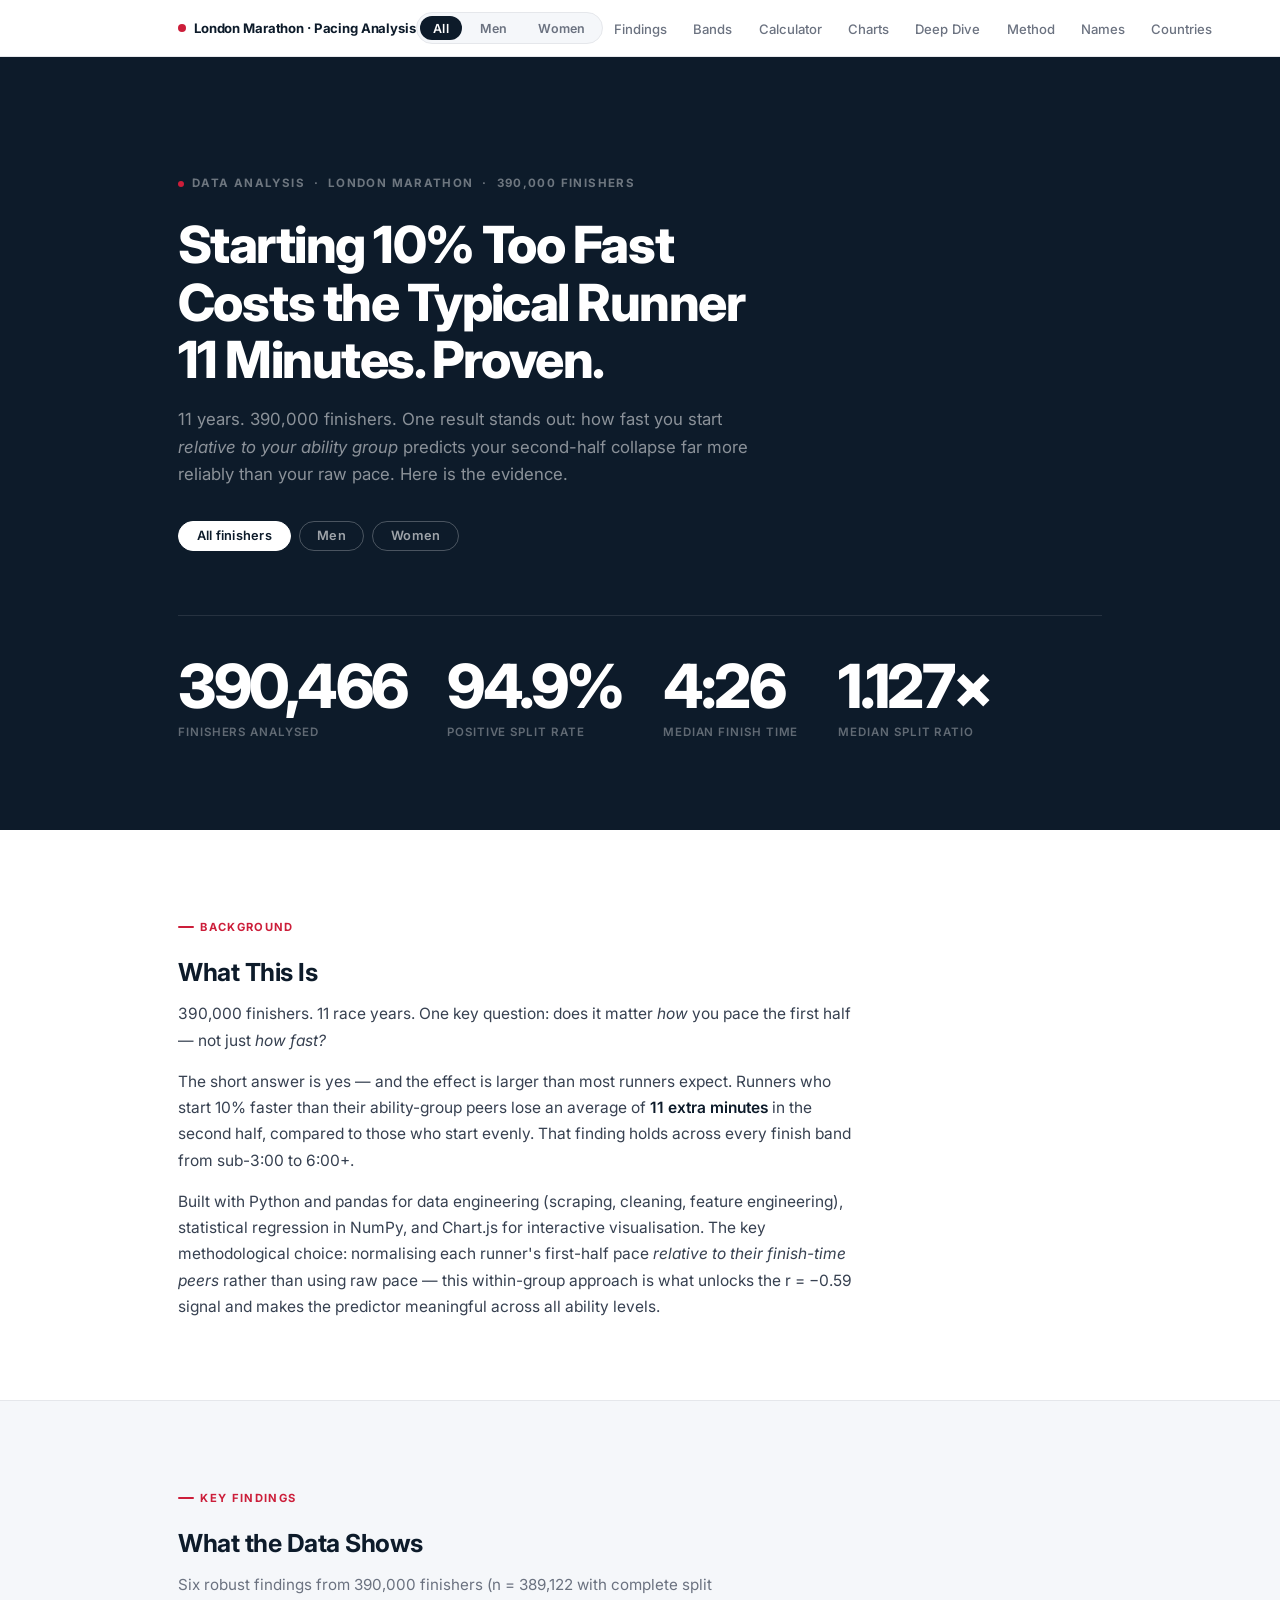
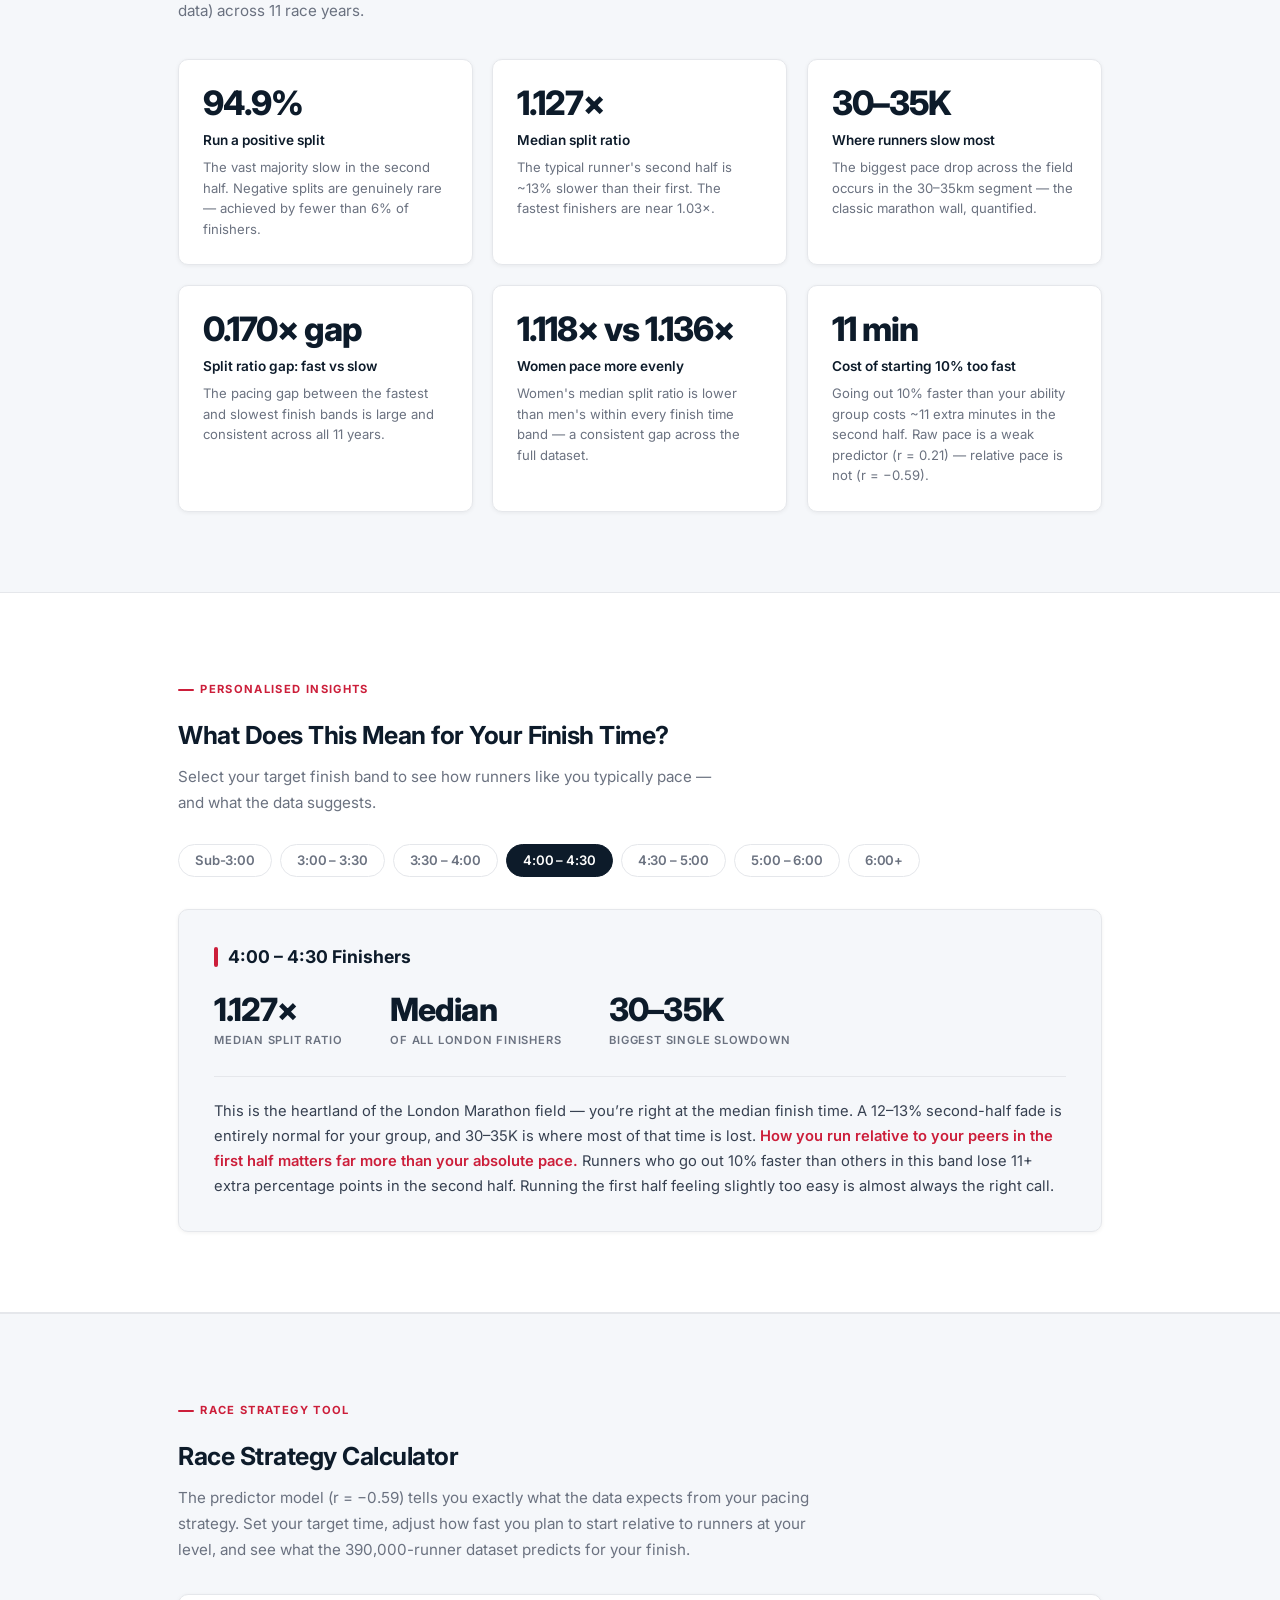
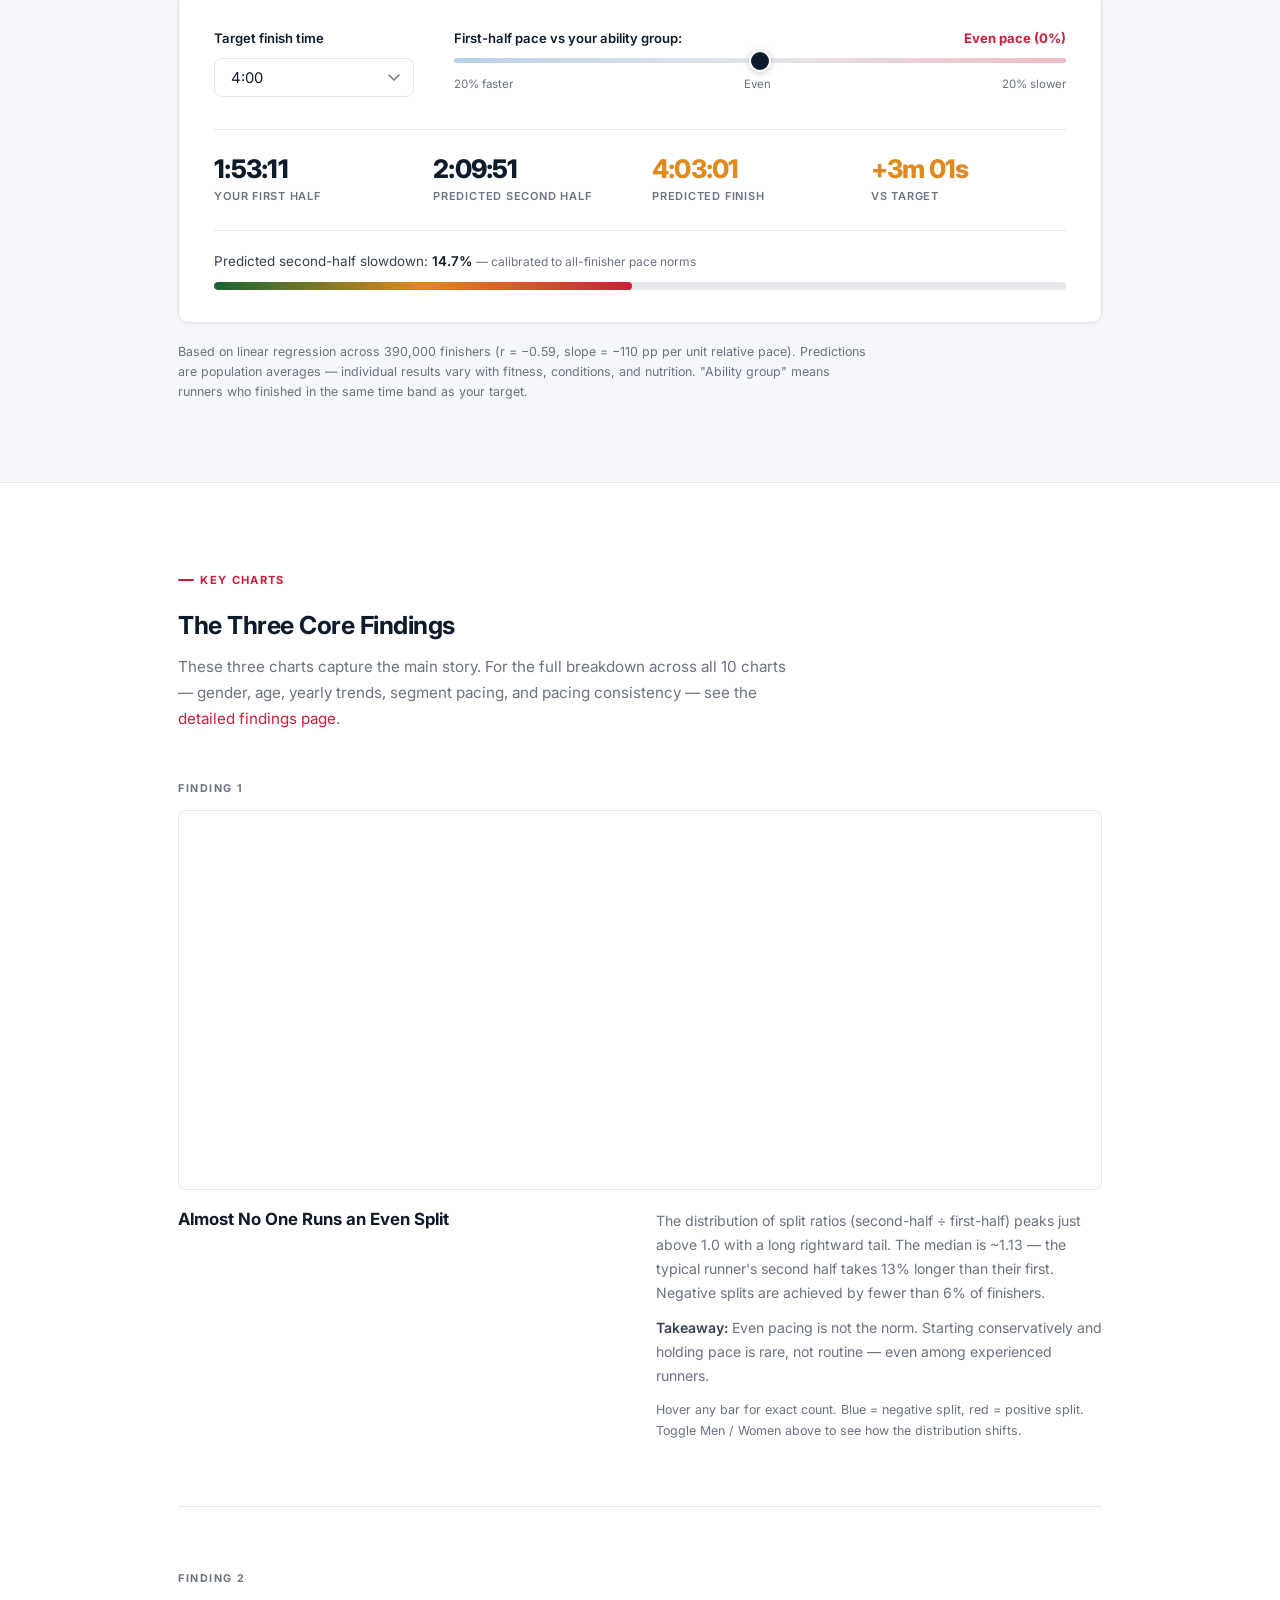
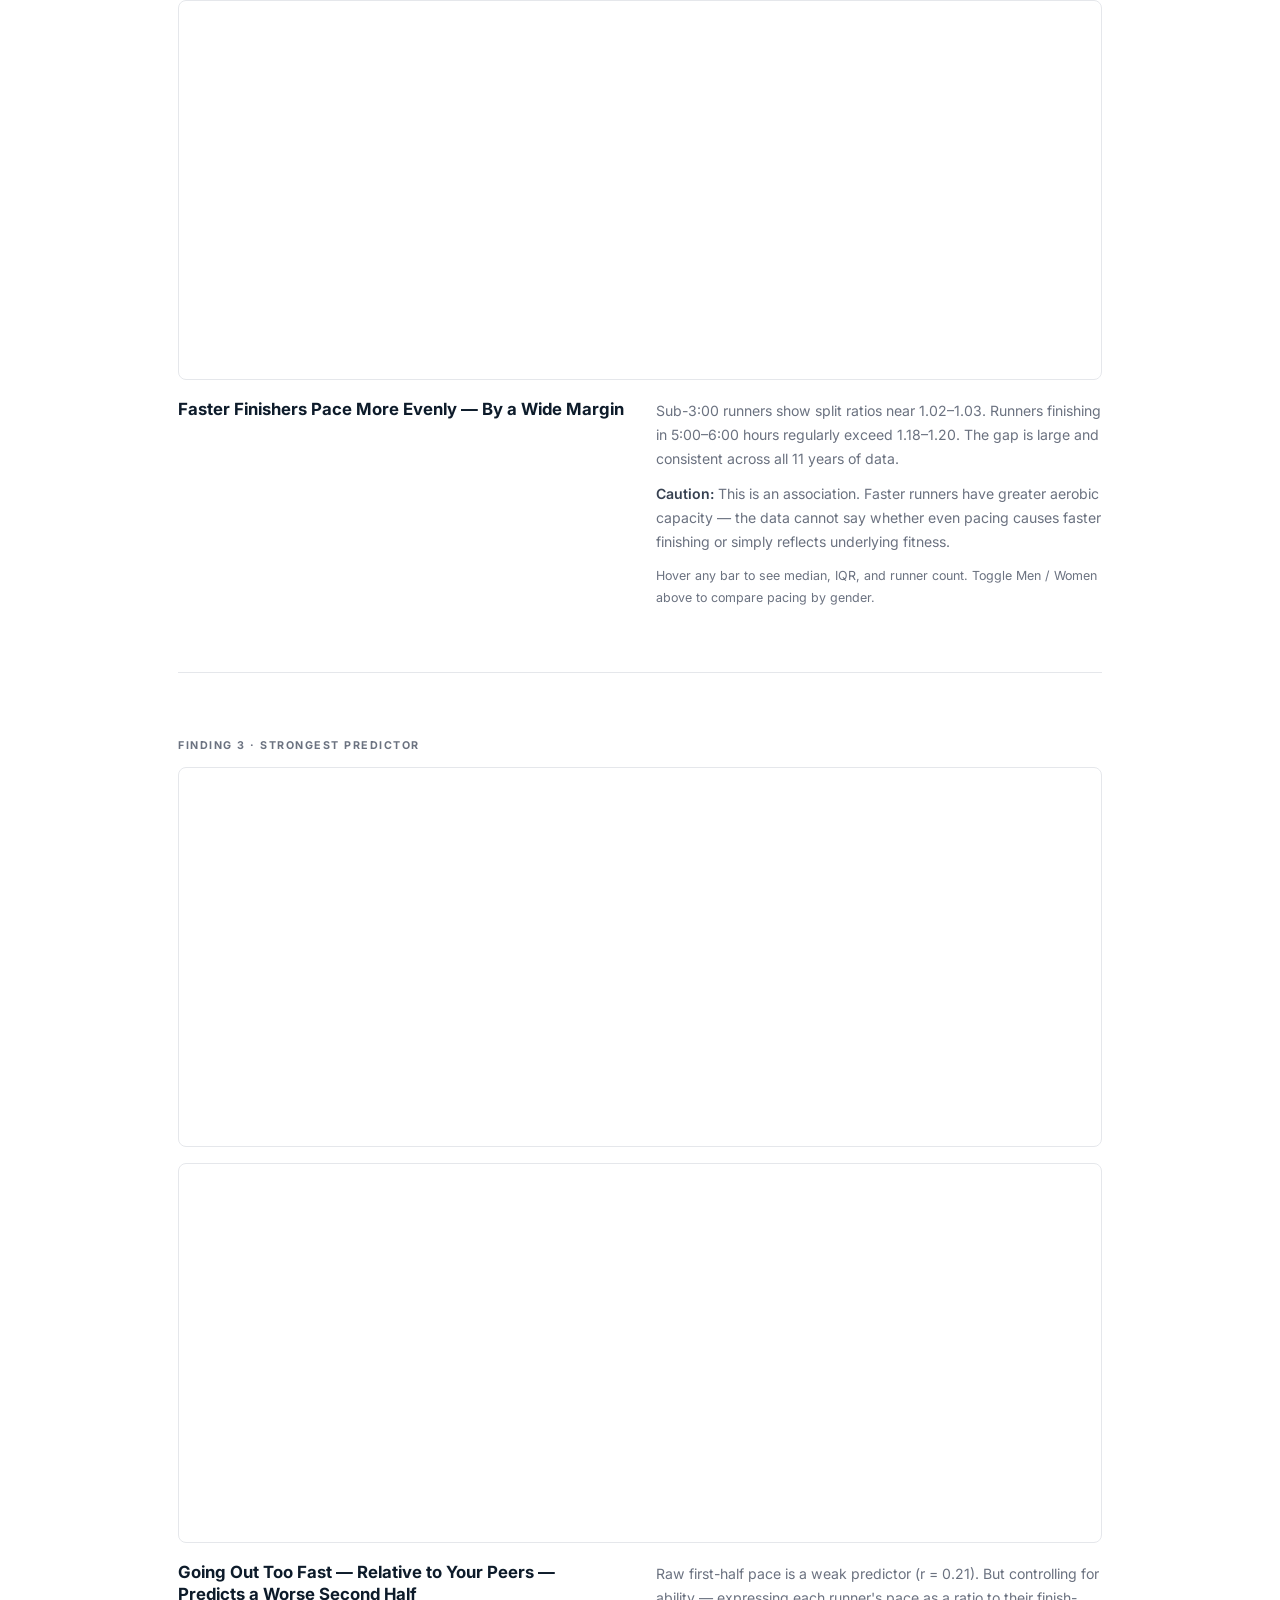
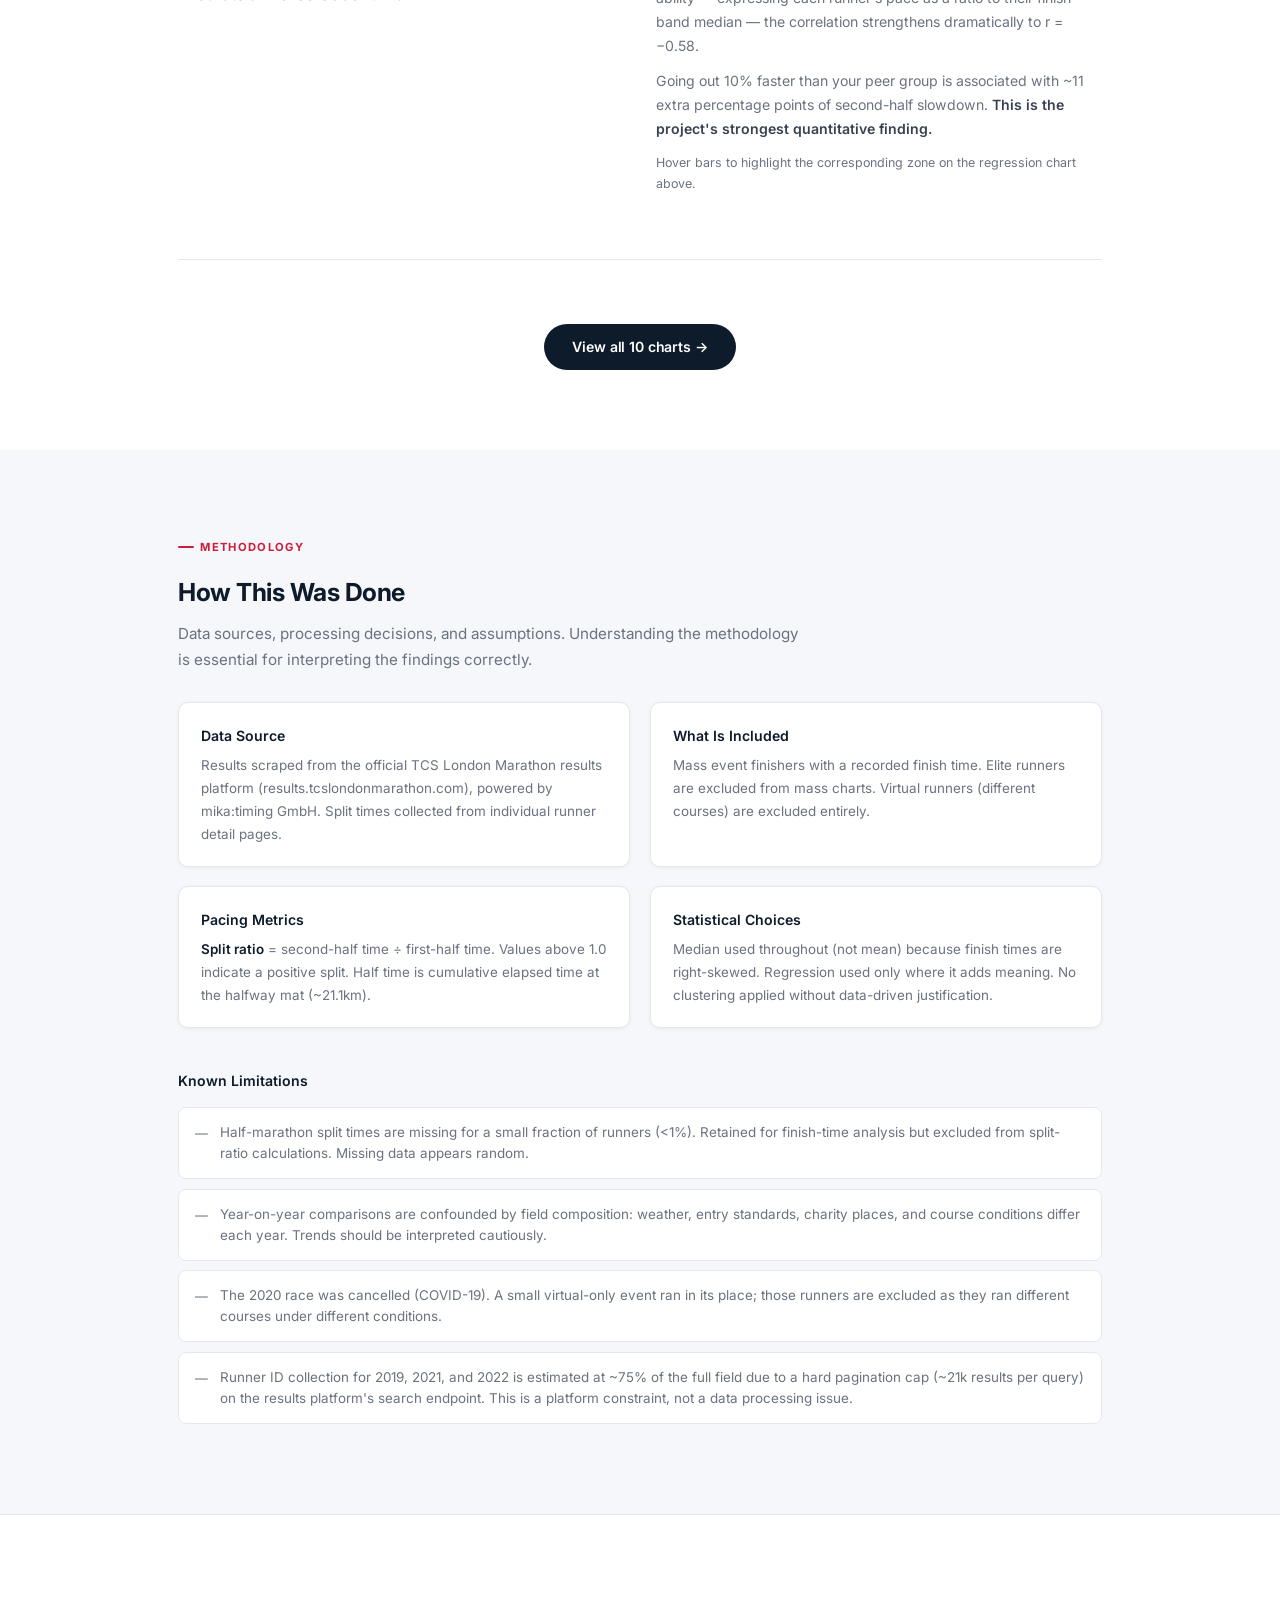
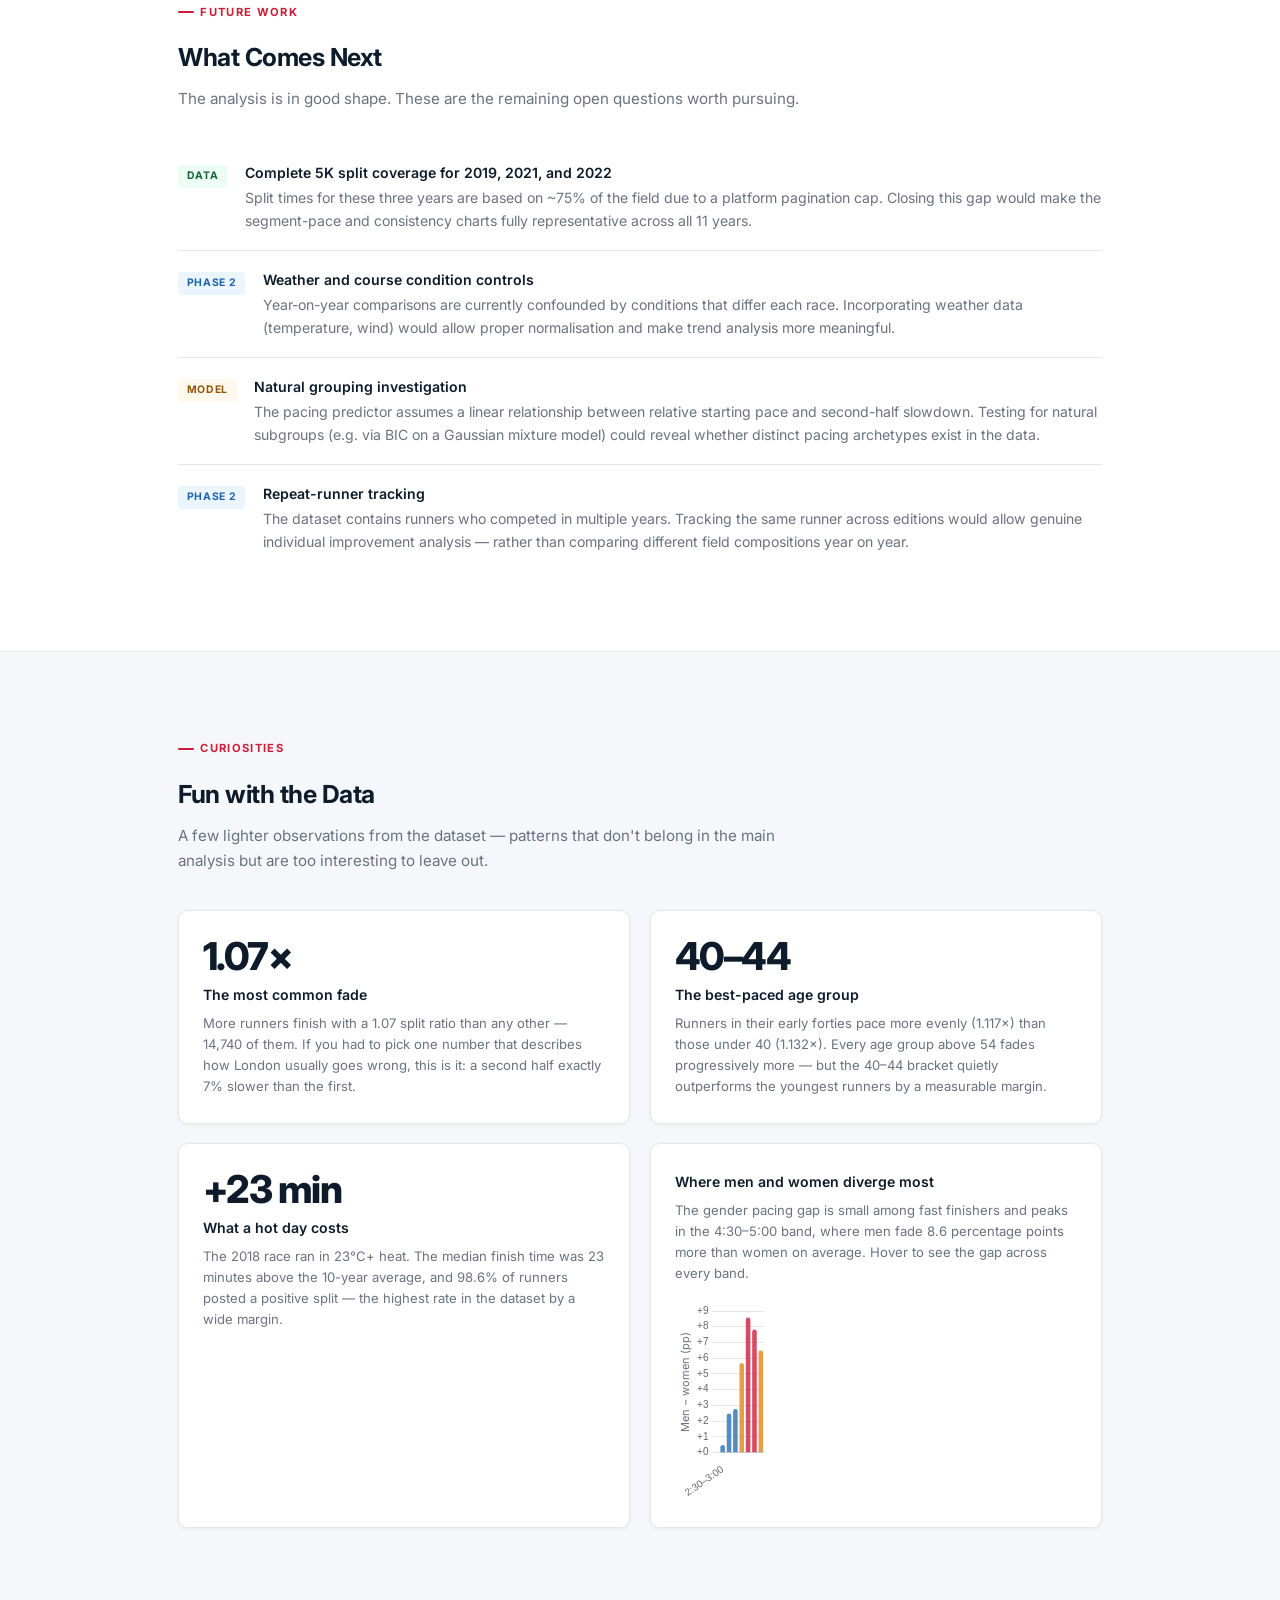
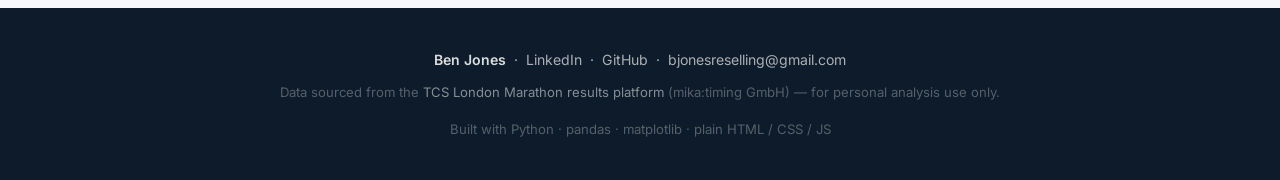
==== index.html @ cab41ada "Add files via upload" ====
<!DOCTYPE html>
<html lang="en">
<head>
  <meta charset="UTF-8" />
  <meta name="viewport" content="width=device-width, initial-scale=1.0" />
  <title>London Marathon Pacing Analysis</title>
  <link rel="preconnect" href="https://fonts.googleapis.com" />
  <link rel="stylesheet" href="https://fonts.googleapis.com/css2?family=Inter:wght@400;500;600;700;800&display=swap" />
  <link rel="stylesheet" href="styles.css" />
  <script src="chart.umd.min.js"></script>
</head>
<body>

<!-- Nav -->
<nav>
  <div class="nav-inner">
    <a class="nav-logo" href="#">
      <span class="nav-logo-dot"></span>
      London Marathon · Pacing Analysis
    </a>
    <div class="nav-gender-toggle" id="nav-gender-toggle">
      <button class="nav-gender-btn active" data-gender="all">All</button>
      <button class="nav-gender-btn" data-gender="men">Men</button>
      <button class="nav-gender-btn" data-gender="women">Women</button>
    </div>
    <button class="nav-hamburger" aria-label="Open menu" aria-expanded="false">
      <span></span><span></span><span></span>
    </button>
    <ul class="nav-links">
      <li><a href="#findings">Findings</a></li>
      <li><a href="#your-band">Bands</a></li>
      <li><a href="#calculator">Calculator</a></li>
      <li><a href="#analysis">Charts</a></li>
      <li><a href="findings.html">Deep&nbsp;Dive</a></li>
      <li><a href="#methodology">Method</a></li>
      <li><a href="names.html">Names</a></li>
      <li><a href="countries.html">Countries</a></li>
    </ul>
  </div>
</nav>

<!-- Hero -->
<header class="hero">
  <div class="container">
    <div class="hero-eyebrow">
      <span class="hero-eyebrow-dot"></span>
      Data Analysis &nbsp;·&nbsp; London Marathon &nbsp;·&nbsp; 390,000 Finishers
    </div>
    <h1>Starting 10% Too Fast<br>Costs the Typical Runner<br>11 Minutes. Proven.</h1>
    <p class="hero-subtitle">
      11 years. 390,000 finishers. One result stands out: how fast you start
      <em>relative to your ability group</em> predicts your second-half collapse
      far more reliably than your raw pace. Here is the evidence.
    </p>
    <div class="gender-toggle" id="gender-toggle">
      <button class="gender-btn active" data-gender="all">All finishers</button>
      <button class="gender-btn" data-gender="men">Men</button>
      <button class="gender-btn" data-gender="women">Women</button>
    </div>

    <div class="hero-stats">
      <div class="hero-stat-item">
        <span class="hero-stat-value" id="stat-runners">390k</span>
        <span class="hero-stat-label" id="stat-runners-lbl">Finishers analysed</span>
      </div>
      <div class="hero-stat-item">
        <span class="hero-stat-value" id="stat-positive">95%</span>
        <span class="hero-stat-label">Positive split rate</span>
      </div>
      <div class="hero-stat-item">
        <span class="hero-stat-value" id="stat-median">4:27</span>
        <span class="hero-stat-label">Median finish time</span>
      </div>
      <div class="hero-stat-item">
        <span class="hero-stat-value" id="stat-ratio">1.127×</span>
        <span class="hero-stat-label">Median split ratio</span>
      </div>
    </div>
  </div>
</header>

<!-- About -->
<section id="about">
  <div class="container">
    <div class="section-label">Background</div>
    <h2>What This Is</h2>
    <p>
      390,000 finishers. 11 race years. One key question: does it matter <em>how</em> you pace the
      first half — not just <em>how fast?</em>
    </p>
    <p>
      The short answer is yes — and the effect is larger than most runners expect. Runners who start
      10% faster than their ability-group peers lose an average of <strong>11 extra minutes</strong>
      in the second half, compared to those who start evenly. That finding holds across every finish
      band from sub-3:00 to 6:00+.
    </p>
    <p>
      Built with Python and pandas for data engineering (scraping, cleaning, feature engineering),
      statistical regression in NumPy, and Chart.js for interactive visualisation.
      The key methodological choice: normalising each runner's first-half pace
      <em>relative to their finish-time peers</em> rather than using raw pace — this within-group
      approach is what unlocks the r&nbsp;=&nbsp;−0.59 signal and makes the predictor
      meaningful across all ability levels.
    </p>
  </div>
</section>

<!-- Findings -->
<section id="findings">
  <div class="container">
    <div class="section-label">Key Findings</div>
    <h2>What the Data Shows</h2>
    <p class="findings-intro">Six robust findings from 390,000 finishers (n&nbsp;=&nbsp;389,122 with complete split data) across 11 race years.</p>
    <div class="findings-grid">

      <div class="finding-card">
        <div class="finding-number" id="find-positive">~95%</div>
        <div class="finding-title">Run a positive split</div>
        <p class="finding-desc">The vast majority slow in the second half. Negative splits are genuinely rare — achieved by fewer than 6% of finishers.</p>
      </div>

      <div class="finding-card">
        <div class="finding-number" id="find-ratio">~1.13×</div>
        <div class="finding-title">Median split ratio</div>
        <p class="finding-desc">The typical runner's second half is ~13% slower than their first. The fastest finishers are near 1.03×.</p>
      </div>

      <div class="finding-card">
        <div class="finding-number">30–35K</div>
        <div class="finding-title">Where runners slow most</div>
        <p class="finding-desc">The biggest pace drop across the field occurs in the 30–35km segment — the classic marathon wall, quantified.</p>
      </div>

      <div class="finding-card">
        <div class="finding-number" id="find-band-diff">—</div>
        <div class="finding-title">Split ratio gap: fast vs slow</div>
        <p class="finding-desc">The pacing gap between the fastest and slowest finish bands is large and consistent across all 11 years.</p>
      </div>

      <div class="finding-card">
        <div class="finding-number" id="find-gender-diff">1.12 vs 1.14</div>
        <div class="finding-title">Women pace more evenly</div>
        <p class="finding-desc">Women's median split ratio is lower than men's within every finish time band — a consistent gap across the full dataset.</p>
      </div>

      <div class="finding-card">
        <div class="finding-number">11 min</div>
        <div class="finding-title">Cost of starting 10% too fast</div>
        <p class="finding-desc">Going out 10% faster than your ability group costs ~11 extra minutes in the second half. Raw pace is a weak predictor (r = 0.21) — relative pace is not (r = −0.59).</p>
      </div>

    </div>
  </div>
</section>

<!-- Pace bracket selector -->
<section id="your-band">
  <div class="container">
    <div class="section-label">Personalised Insights</div>
    <h2>What Does This Mean for Your Finish Time?</h2>
    <p class="pace-intro">Select your target finish band to see how runners like you typically pace — and what the data suggests.</p>

    <div class="band-buttons">
      <button class="band-btn" data-band="sub3">Sub-3:00</button>
      <button class="band-btn" data-band="3_330">3:00 – 3:30</button>
      <button class="band-btn" data-band="330_4">3:30 – 4:00</button>
      <button class="band-btn active" data-band="4_430">4:00 – 4:30</button>
      <button class="band-btn" data-band="430_5">4:30 – 5:00</button>
      <button class="band-btn" data-band="5_6">5:00 – 6:00</button>
      <button class="band-btn" data-band="6plus">6:00+</button>
    </div>

    <div class="band-panel" id="band-output">
      <!-- Filled by script.js on load and on button click -->
    </div>

  </div>
</section>

<!-- Race Strategy Calculator -->
<section id="calculator">
  <div class="container">
    <div class="section-label">Race Strategy Tool</div>
    <h2>Race Strategy Calculator</h2>
    <p class="calc-intro">
      The predictor model (r = −0.59) tells you exactly what the data expects from your pacing strategy.
      Set your target time, adjust how fast you plan to start relative to runners at your level,
      and see what the 390,000-runner dataset predicts for your finish.
    </p>

    <div class="calc-panel">
      <div class="calc-inputs">
        <div class="calc-input-group">
          <label class="calc-label" for="calc-target">Target finish time</label>
          <select id="calc-target" class="calc-select">
            <option value="9900">2:45</option>
            <option value="10800">3:00</option>
            <option value="11700">3:15</option>
            <option value="12600">3:30</option>
            <option value="13500">3:45</option>
            <option value="14400" selected>4:00</option>
            <option value="15300">4:15</option>
            <option value="16200">4:30</option>
            <option value="17100">4:45</option>
            <option value="18000">5:00</option>
            <option value="19800">5:30</option>
            <option value="21600">6:00</option>
          </select>
        </div>

        <div class="calc-input-group">
          <label class="calc-label" for="calc-pace-slider">
            First-half pace vs your ability group:
            <span class="calc-pace-display" id="calc-pace-display">Even pace (0%)</span>
          </label>
          <input type="range" id="calc-pace-slider" class="calc-slider"
            min="-20" max="20" value="0" step="1" />
          <div class="calc-slider-labels">
            <span>20% faster</span>
            <span>Even</span>
            <span>20% slower</span>
          </div>
        </div>
      </div>

      <div class="calc-output" id="calc-output">
        <!-- filled by script.js -->
      </div>
    </div>

    <p class="calc-footnote">
      Based on linear regression across 390,000 finishers (r = −0.59, slope = −110 pp per unit relative pace).
      Predictions are population averages — individual results vary with fitness, conditions, and nutrition.
      "Ability group" means runners who finished in the same time band as your target.
    </p>
  </div>
</section>

<!-- Analysis — 3 key charts -->
<section id="analysis">
  <div class="container">
    <div class="section-label">Key Charts</div>
    <h2>The Three Core Findings</h2>
    <p class="analysis-intro">
      These three charts capture the main story. For the full breakdown across all 10 charts —
      gender, age, yearly trends, segment pacing, and pacing consistency — see the
      <a href="findings.html">detailed findings page</a>.
    </p>

    <!-- Chart 1 — interactive histogram -->
    <div class="chart-block">
      <div class="chart-label">Finding 1</div>
      <div class="canvas-wrap"><canvas id="chart-distribution"></canvas></div>
      <div class="chart-caption">
        <div>
          <h3>Almost No One Runs an Even Split</h3>
        </div>
        <div class="chart-caption-text">
          <p>
            The distribution of split ratios (second-half ÷ first-half) peaks just above 1.0
            with a long rightward tail. The median is ~1.13 — the typical runner's second half
            takes 13% longer than their first. Negative splits are achieved by fewer than 6%
            of finishers.
          </p>
          <p>
            <strong>Takeaway:</strong> Even pacing is not the norm. Starting conservatively and
            holding pace is rare, not routine — even among experienced runners.
          </p>
          <p style="font-size:0.78rem; color:var(--text-muted); margin-top:0.5rem;">
            Hover any bar for exact count. Blue = negative split, red = positive split. Toggle Men / Women above to see how the distribution shifts.
          </p>
        </div>
      </div>
    </div>

    <!-- Chart 2 — interactive by-band -->
    <div class="chart-block">
      <div class="chart-label">Finding 2</div>
      <div class="canvas-wrap"><canvas id="chart-by-band"></canvas></div>
      <div class="chart-caption">
        <div>
          <h3>Faster Finishers Pace More Evenly — By a Wide Margin</h3>
        </div>
        <div class="chart-caption-text">
          <p>
            Sub-3:00 runners show split ratios near 1.02–1.03. Runners finishing in
            5:00–6:00 hours regularly exceed 1.18–1.20. The gap is large and
            consistent across all 11 years of data.
          </p>
          <p>
            <strong>Caution:</strong> This is an association. Faster runners have greater
            aerobic capacity — the data cannot say whether even pacing causes faster finishing
            or simply reflects underlying fitness.
          </p>
          <p style="font-size:0.78rem; color:var(--text-muted); margin-top:0.5rem;">
            Hover any bar to see median, IQR, and runner count. Toggle Men / Women above to compare pacing by gender.
          </p>
        </div>
      </div>
    </div>

    <!-- Finding 3 — two linked interactive charts -->
    <div class="chart-block">
      <div class="chart-label">Finding 3 · Strongest Predictor</div>

      <div class="canvas-wrap" style="margin-bottom:1rem;">
        <canvas id="chart-predictor-scatter"></canvas>
      </div>
      <div class="canvas-wrap">
        <canvas id="chart-predictor-bars"></canvas>
      </div>

      <div class="chart-caption">
        <div>
          <h3>Going Out Too Fast — Relative to Your Peers — Predicts a Worse Second Half</h3>
        </div>
        <div class="chart-caption-text">
          <p>
            Raw first-half pace is a weak predictor (r = 0.21). But controlling for ability —
            expressing each runner's pace as a ratio to their finish-band median — the
            correlation strengthens dramatically to r = −0.58.
          </p>
          <p>
            Going out 10% faster than your peer group is associated with ~11 extra percentage
            points of second-half slowdown. <strong>This is the project's strongest
            quantitative finding.</strong>
          </p>
          <p style="font-size:0.78rem; color:var(--text-muted); margin-top:0.5rem;">
            Hover bars to highlight the corresponding zone on the regression chart above.
          </p>
        </div>
      </div>
    </div>

    <div style="text-align:center; margin-top:3rem;">
      <a href="findings.html" class="cta-link">View all 10 charts &rarr;</a>
    </div>

  </div>
</section>

<!-- Methodology -->
<section id="methodology">
  <div class="container">
    <div class="section-label">Methodology</div>
    <h2>How This Was Done</h2>
    <p style="font-size:0.95rem; color:var(--text-muted); max-width:620px;">
      Data sources, processing decisions, and assumptions. Understanding the methodology
      is essential for interpreting the findings correctly.
    </p>

    <div class="method-grid">
      <div class="method-card">
        <h3>Data Source</h3>
        <p>Results scraped from the official TCS London Marathon results platform (results.tcslondonmarathon.com), powered by mika:timing GmbH. Split times collected from individual runner detail pages.</p>
      </div>
      <div class="method-card">
        <h3>What Is Included</h3>
        <p>Mass event finishers with a recorded finish time. Elite runners are excluded from mass charts. Virtual runners (different courses) are excluded entirely.</p>
      </div>
      <div class="method-card">
        <h3>Pacing Metrics</h3>
        <p><strong>Split ratio</strong> = second-half time ÷ first-half time. Values above 1.0 indicate a positive split. Half time is cumulative elapsed time at the halfway mat (~21.1km).</p>
      </div>
      <div class="method-card">
        <h3>Statistical Choices</h3>
        <p>Median used throughout (not mean) because finish times are right-skewed. Regression used only where it adds meaning. No clustering applied without data-driven justification.</p>
      </div>
    </div>

    <p class="limitations-title">Known Limitations</p>

    <div class="limitation">
      <span class="limitation-icon">—</span>
      Half-marathon split times are missing for a small fraction of runners (&lt;1%). Retained for finish-time analysis but excluded from split-ratio calculations. Missing data appears random.
    </div>
    <div class="limitation">
      <span class="limitation-icon">—</span>
      Year-on-year comparisons are confounded by field composition: weather, entry standards, charity places, and course conditions differ each year. Trends should be interpreted cautiously.
    </div>
    <div class="limitation">
      <span class="limitation-icon">—</span>
      The 2020 race was cancelled (COVID-19). A small virtual-only event ran in its place; those runners are excluded as they ran different courses under different conditions.
    </div>
    <div class="limitation">
      <span class="limitation-icon">—</span>
      Runner ID collection for 2019, 2021, and 2022 is estimated at ~75% of the full field due to a hard pagination cap (~21k results per query) on the results platform's search endpoint. This is a platform constraint, not a data processing issue.
    </div>
  </div>
</section>

<!-- Future work -->
<section id="future">
  <div class="container">
    <div class="section-label">Future Work</div>
    <h2>What Comes Next</h2>
    <p class="future-intro">The analysis is in good shape. These are the remaining open questions worth pursuing.</p>

    <ul class="future-list">
      <li>
        <span class="future-badge badge-data">Data</span>
        <div>
          <strong>Complete 5K split coverage for 2019, 2021, and 2022</strong>
          Split times for these three years are based on ~75% of the field due to a platform
          pagination cap. Closing this gap would make the segment-pace and consistency charts
          fully representative across all 11 years.
        </div>
      </li>
      <li>
        <span class="future-badge badge-phase2">Phase 2</span>
        <div>
          <strong>Weather and course condition controls</strong>
          Year-on-year comparisons are currently confounded by conditions that differ each race.
          Incorporating weather data (temperature, wind) would allow proper normalisation and
          make trend analysis more meaningful.
        </div>
      </li>
      <li>
        <span class="future-badge badge-model">Model</span>
        <div>
          <strong>Natural grouping investigation</strong>
          The pacing predictor assumes a linear relationship between relative starting pace and
          second-half slowdown. Testing for natural subgroups (e.g. via BIC on a Gaussian
          mixture model) could reveal whether distinct pacing archetypes exist in the data.
        </div>
      </li>
      <li>
        <span class="future-badge badge-phase2">Phase 2</span>
        <div>
          <strong>Repeat-runner tracking</strong>
          The dataset contains runners who competed in multiple years. Tracking the same
          runner across editions would allow genuine individual improvement analysis —
          rather than comparing different field compositions year on year.
        </div>
      </li>
    </ul>
  </div>
</section>

<!-- Fun with the Data -->
<section id="curiosities">
  <div class="container">
    <div class="section-label">Curiosities</div>
    <h2>Fun with the Data</h2>
    <p class="curiosities-intro">A few lighter observations from the dataset — patterns that don't belong in the main analysis but are too interesting to leave out.</p>

    <div class="curiosities-grid">

      <div class="curiosity-card">
        <div class="curiosity-number">1.07×</div>
        <div class="curiosity-title">The most common fade</div>
        <p class="curiosity-desc">More runners finish with a 1.07 split ratio than any other — 14,740 of them. If you had to pick one number that describes how London usually goes wrong, this is it: a second half exactly 7% slower than the first.</p>
      </div>

      <div class="curiosity-card">
        <div class="curiosity-number">40–44</div>
        <div class="curiosity-title">The best-paced age group</div>
        <p class="curiosity-desc">Runners in their early forties pace more evenly (1.117×) than those under 40 (1.132×). Every age group above 54 fades progressively more — but the 40–44 bracket quietly outperforms the youngest runners by a measurable margin.</p>
      </div>

      <div class="curiosity-card">
        <div class="curiosity-number" id="fun-heat-delta">+23 min</div>
        <div class="curiosity-title">What a hot day costs</div>
        <p class="curiosity-desc">The 2018 race ran in 23°C+ heat. The median finish time was 23 minutes above the 10-year average, and <span id="fun-heat-pct">98.6%</span> of runners posted a positive split — the highest rate in the dataset by a wide margin.</p>
      </div>

      <div class="curiosity-card">
        <div class="curiosity-title">Where men and women diverge most</div>
        <p class="curiosity-desc">The gender pacing gap is small among fast finishers and peaks in the 4:30–5:00 band, where men fade 8.6 percentage points more than women on average. Hover to see the gap across every band.</p>
        <div class="curiosity-canvas-wrap">
          <canvas id="chart-gender-gap"></canvas>
        </div>
      </div>

    </div>
  </div>
</section>

<!-- Footer -->
<footer>
  <div class="container">
    <p class="footer-contact">
      <strong>Ben Jones</strong>
      &nbsp;·&nbsp;
      <a href="https://www.linkedin.com/in/ben-jones-98b57a19a/" target="_blank" rel="noopener">LinkedIn</a>
      &nbsp;·&nbsp;
      <a href="https://github.com/benjones1996" target="_blank" rel="noopener">GitHub</a>
      &nbsp;·&nbsp;
      <a href="mailto:bjonesreselling@gmail.com">bjonesreselling@gmail.com</a>
    </p>
    <p>
      Data sourced from the
      <a href="https://results.tcslondonmarathon.com" target="_blank" rel="noopener">TCS London Marathon results platform</a>
      (mika:timing GmbH) — for personal analysis use only.
    </p>
    <p>Built with Python · pandas · matplotlib · plain HTML / CSS / JS</p>
  </div>
</footer>

<script type="application/json" id="insights-data">
{"split_distribution":{"pct_positive_split":94.9,"pct_negative_split":5.1,"median_split_ratio":1.1274,"n":389122,"histogram":[{"ratio":0.85,"count":19},{"ratio":0.86,"count":37},{"ratio":0.87,"count":38},{"ratio":0.88,"count":47},{"ratio":0.89,"count":69},{"ratio":0.9,"count":98},{"ratio":0.91,"count":154},{"ratio":0.92,"count":248},{"ratio":0.93,"count":352},{"ratio":0.94,"count":625},{"ratio":0.95,"count":1008},{"ratio":0.96,"count":1714},{"ratio":0.97,"count":2965},{"ratio":0.98,"count":4800},{"ratio":0.99,"count":7600},{"ratio":1.0,"count":10502},{"ratio":1.01,"count":12293},{"ratio":1.02,"count":13258},{"ratio":1.03,"count":13856},{"ratio":1.04,"count":14332},{"ratio":1.05,"count":14532},{"ratio":1.06,"count":14671},{"ratio":1.07,"count":14740},{"ratio":1.08,"count":14387},{"ratio":1.09,"count":14455},{"ratio":1.1,"count":14098},{"ratio":1.11,"count":13825},{"ratio":1.12,"count":13291},{"ratio":1.13,"count":13115},{"ratio":1.14,"count":12786},{"ratio":1.15,"count":12232},{"ratio":1.16,"count":11892},{"ratio":1.17,"count":11217},{"ratio":1.18,"count":10623},{"ratio":1.19,"count":10134},{"ratio":1.2,"count":9545},{"ratio":1.21,"count":8847},{"ratio":1.22,"count":8367},{"ratio":1.23,"count":7500},{"ratio":1.24,"count":7171},{"ratio":1.25,"count":6636},{"ratio":1.26,"count":6064},{"ratio":1.27,"count":5468},{"ratio":1.28,"count":4882},{"ratio":1.29,"count":4585},{"ratio":1.3,"count":4063},{"ratio":1.31,"count":3564},{"ratio":1.32,"count":3244},{"ratio":1.33,"count":3012},{"ratio":1.34,"count":2654},{"ratio":1.35,"count":2438},{"ratio":1.36,"count":2188},{"ratio":1.37,"count":1951},{"ratio":1.38,"count":1703},{"ratio":1.39,"count":1505},{"ratio":1.4,"count":1412},{"ratio":1.41,"count":1249},{"ratio":1.42,"count":1179},{"ratio":1.43,"count":978},{"ratio":1.44,"count":813},{"ratio":1.45,"count":803},{"ratio":1.46,"count":703},{"ratio":1.47,"count":672},{"ratio":1.48,"count":545},{"ratio":1.49,"count":506},{"ratio":1.5,"count":442},{"ratio":1.51,"count":432},{"ratio":1.52,"count":363},{"ratio":1.53,"count":293},{"ratio":1.54,"count":283},{"ratio":1.55,"count":261},{"ratio":1.56,"count":239},{"ratio":1.57,"count":208},{"ratio":1.58,"count":205},{"ratio":1.59,"count":168},{"ratio":1.6,"count":168},{"ratio":1.61,"count":110},{"ratio":1.62,"count":140},{"ratio":1.63,"count":120},{"ratio":1.64,"count":112},{"ratio":1.65,"count":104},{"ratio":1.66,"count":93},{"ratio":1.67,"count":72},{"ratio":1.68,"count":88},{"ratio":1.69,"count":73},{"ratio":1.7,"count":62},{"ratio":1.71,"count":56},{"ratio":1.72,"count":56},{"ratio":1.73,"count":46},{"ratio":1.74,"count":31},{"ratio":1.75,"count":42},{"ratio":1.76,"count":45},{"ratio":1.77,"count":38},{"ratio":1.78,"count":33},{"ratio":1.79,"count":29},{"ratio":1.8,"count":30}]},"split_by_band":{"split_ratio_fastest_band":1.0273,"split_ratio_slowest_band":1.197,"by_band":[{"band":"Sub-2:30","median":1.0273,"q25":1.0102,"q75":1.0499,"count":736},{"band":"2:30\u20133:00","median":1.0334,"q25":1.0099,"q75":1.0681,"count":18701},{"band":"3:00\u20133:30","median":1.0605,"q25":1.023,"q75":1.1117,"count":41297},{"band":"3:30\u20134:00","median":1.0744,"q25":1.031,"q75":1.135,"count":71201},{"band":"4:00\u20134:30","median":1.1206,"q25":1.064,"q75":1.1927,"count":71554},{"band":"4:30\u20135:00","median":1.1574,"q25":1.0912,"q75":1.2403,"count":69539},{"band":"5:00\u20136:00","median":1.1965,"q25":1.1324,"q75":1.2747,"count":82035},{"band":"6:00+","median":1.197,"q25":1.1324,"q75":1.2791,"count":34387}]},"segment_paces":{"worst_slowdown_segment":"30\u201335K","worst_slowdown_sec_per_km":26.2},"pace_vs_slowdown":{"regression_slope":0.0342,"regression_r":0.214,"interpretation":"For each 10 sec/km slower first-half pace, the typical runner's second-half slowdown increases by 0.34 percentage points."},"yearly_trends":{"years_covered":[2014,2015,2016,2017,2018,2019,2021,2022,2023,2024,2025],"total_finishers_analysed":390466,"median_finish_sec":16003,"by_year":[{"year":2014,"median_finish_sec":15942,"pct_positive":95.7,"finishers":35880},{"year":2015,"median_finish_sec":15542,"pct_positive":92.0,"finishers":37597},{"year":2016,"median_finish_sec":15641,"pct_positive":92.4,"finishers":38939},{"year":2017,"median_finish_sec":15995,"pct_positive":95.2,"finishers":39282},{"year":2018,"median_finish_sec":17262,"pct_positive":98.6,"finishers":40096},{"year":2019,"median_finish_sec":15881,"pct_positive":95.0,"finishers":42561},{"year":2021,"median_finish_sec":15855,"pct_positive":95.5,"finishers":35889},{"year":2022,"median_finish_sec":16220,"pct_positive":95.2,"finishers":40618},{"year":2023,"median_finish_sec":15625,"pct_positive":92.0,"finishers":24354},{"year":2024,"median_finish_sec":15556,"pct_positive":91.5,"finishers":26919},{"year":2025,"median_finish_sec":16444,"pct_positive":95.9,"finishers":28331}]},"pacing_consistency":{"pacing_cv_r":0.941},"pacing_predictor":{"regression_r":-0.585,"regression_slope":-110.0971,"predicted_slowdown_even":14.73,"extra_slowdown_per_10pct_fast":-11.01,"interpretation":"Running 10% faster than your ability-group median in the first half is associated with 11.0 extra percentage points of second-half slowdown (r=-0.58)."},"age_by_band":{"age_band_heatmap_produced":true},"gender_pacing":{"median_split_ratio_men":1.1363,"median_split_ratio_women":1.1181,"n_men":232315,"n_women":157135,"by_band":[{"band":"Sub-2:30","men":1.0273,"n_men":736,"women":null,"n_women":0},{"band":"2:30\u20133:00","men":1.0338,"n_men":17680,"women":1.0289,"n_women":1021},{"band":"3:00\u20133:30","men":1.0669,"n_men":32566,"women":1.042,"n_women":8731},{"band":"3:30\u20134:00","men":1.0853,"n_men":48299,"women":1.0575,"n_women":22902},{"band":"4:00\u20134:30","men":1.1459,"n_men":44465,"women":1.0889,"n_women":27089},{"band":"4:30\u20135:00","men":1.2029,"n_men":38374,"women":1.1171,"n_women":31165},{"band":"5:00\u20136:00","men":1.2432,"n_men":38037,"women":1.1649,"n_women":43998},{"band":"6:00+","men":1.2416,"n_men":12158,"women":1.1767,"n_women":22229}]},"age_pacing":{"median_split_ratio_18_39":1.1318,"median_split_ratio_70plus":1.1579,"by_age":[{"age":"18-39","median":1.1318,"q25":1.0598,"q75":1.2211,"count":194832},{"age":"40-44","median":1.117,"q25":1.0523,"q75":1.2004,"count":64958},{"age":"45-49","median":1.1193,"q25":1.0557,"q75":1.2012,"count":53610},{"age":"50-54","median":1.1249,"q25":1.0607,"q75":1.2053,"count":38700},{"age":"55-59","median":1.1343,"q25":1.0693,"q75":1.2125,"count":20199},{"age":"60-64","median":1.138,"q25":1.0723,"q75":1.2169,"count":10330},{"age":"65-69","median":1.1367,"q25":1.0726,"q75":1.2184,"count":4277},{"age":"70+","median":1.1579,"q25":1.0905,"q75":1.2343,"count":2435}]},"gender_breakdown":{"men":{"n":232813,"pct_positive_split":94.5,"median_finish_sec":15111,"median_split_ratio":1.1361,"histogram":[{"ratio":0.85,"count":10},{"ratio":0.86,"count":24},{"ratio":0.87,"count":27},{"ratio":0.88,"count":29},{"ratio":0.89,"count":43},{"ratio":0.9,"count":56},{"ratio":0.91,"count":99},{"ratio":0.92,"count":146},{"ratio":0.93,"count":229},{"ratio":0.94,"count":388},{"ratio":0.95,"count":579},{"ratio":0.96,"count":1016},{"ratio":0.97,"count":1818},{"ratio":0.98,"count":2997},{"ratio":0.99,"count":4752},{"ratio":1.0,"count":6574},{"ratio":1.01,"count":7525},{"ratio":1.02,"count":7956},{"ratio":1.03,"count":8181},{"ratio":1.04,"count":8359},{"ratio":1.05,"count":8136},{"ratio":1.06,"count":8133},{"ratio":1.07,"count":8033},{"ratio":1.08,"count":7603},{"ratio":1.09,"count":7612},{"ratio":1.1,"count":7370},{"ratio":1.11,"count":7231},{"ratio":1.12,"count":6849},{"ratio":1.13,"count":6792},{"ratio":1.14,"count":6647},{"ratio":1.15,"count":6398},{"ratio":1.16,"count":6364},{"ratio":1.17,"count":6112},{"ratio":1.18,"count":5953},{"ratio":1.19,"count":5743},{"ratio":1.2,"count":5630},{"ratio":1.21,"count":5369},{"ratio":1.22,"count":5142},{"ratio":1.23,"count":4737},{"ratio":1.24,"count":4709},{"ratio":1.25,"count":4430},{"ratio":1.26,"count":4129},{"ratio":1.27,"count":3810},{"ratio":1.28,"count":3435},{"ratio":1.29,"count":3349},{"ratio":1.3,"count":2970},{"ratio":1.31,"count":2656},{"ratio":1.32,"count":2461},{"ratio":1.33,"count":2319},{"ratio":1.34,"count":2050},{"ratio":1.35,"count":1862},{"ratio":1.36,"count":1718},{"ratio":1.37,"count":1535},{"ratio":1.38,"count":1334},{"ratio":1.39,"count":1196},{"ratio":1.4,"count":1156},{"ratio":1.41,"count":1035},{"ratio":1.42,"count":943},{"ratio":1.43,"count":808},{"ratio":1.44,"count":691},{"ratio":1.45,"count":696},{"ratio":1.46,"count":583},{"ratio":1.47,"count":555},{"ratio":1.48,"count":465},{"ratio":1.49,"count":430},{"ratio":1.5,"count":373},{"ratio":1.51,"count":366},{"ratio":1.52,"count":301},{"ratio":1.53,"count":251},{"ratio":1.54,"count":236},{"ratio":1.55,"count":220},{"ratio":1.56,"count":211},{"ratio":1.57,"count":176},{"ratio":1.58,"count":173},{"ratio":1.59,"count":134},{"ratio":1.6,"count":143},{"ratio":1.61,"count":92},{"ratio":1.62,"count":123},{"ratio":1.63,"count":104},{"ratio":1.64,"count":97},{"ratio":1.65,"count":88},{"ratio":1.66,"count":78},{"ratio":1.67,"count":62},{"ratio":1.68,"count":71},{"ratio":1.69,"count":64},{"ratio":1.7,"count":48},{"ratio":1.71,"count":51},{"ratio":1.72,"count":50},{"ratio":1.73,"count":38},{"ratio":1.74,"count":22},{"ratio":1.75,"count":33},{"ratio":1.76,"count":37},{"ratio":1.77,"count":32},{"ratio":1.78,"count":32},{"ratio":1.79,"count":24},{"ratio":1.8,"count":27}],"by_band":[{"band":"Sub-2:30","median":1.0273,"q25":1.0102,"q75":1.0499,"count":736},{"band":"2:30\u20133:00","median":1.0338,"q25":1.0101,"q75":1.0689,"count":17680},{"band":"3:00\u20133:30","median":1.0669,"q25":1.0264,"q75":1.1216,"count":32566},{"band":"3:30\u20134:00","median":1.0853,"q25":1.0366,"q75":1.1548,"count":48299},{"band":"4:00\u20134:30","median":1.1459,"q25":1.0813,"q75":1.2225,"count":44465},{"band":"4:30\u20135:00","median":1.2029,"q25":1.126,"q75":1.2875,"count":38374},{"band":"5:00\u20136:00","median":1.2432,"q25":1.1715,"q75":1.327,"count":38037},{"band":"6:00+","median":1.2416,"q25":1.1657,"q75":1.3404,"count":12158}]},"women":{"n":157653,"pct_positive_split":94.8,"median_finish_sec":17317,"median_split_ratio":1.1181,"histogram":[{"ratio":0.85,"count":9},{"ratio":0.86,"count":13},{"ratio":0.87,"count":11},{"ratio":0.88,"count":18},{"ratio":0.89,"count":26},{"ratio":0.9,"count":42},{"ratio":0.91,"count":55},{"ratio":0.92,"count":102},{"ratio":0.93,"count":123},{"ratio":0.94,"count":237},{"ratio":0.95,"count":429},{"ratio":0.96,"count":698},{"ratio":0.97,"count":1147},{"ratio":0.98,"count":1803},{"ratio":0.99,"count":2848},{"ratio":1.0,"count":3928},{"ratio":1.01,"count":4768},{"ratio":1.02,"count":5302},{"ratio":1.03,"count":5675},{"ratio":1.04,"count":5973},{"ratio":1.05,"count":6396},{"ratio":1.06,"count":6538},{"ratio":1.07,"count":6707},{"ratio":1.08,"count":6784},{"ratio":1.09,"count":6843},{"ratio":1.1,"count":6728},{"ratio":1.11,"count":6594},{"ratio":1.12,"count":6442},{"ratio":1.13,"count":6323},{"ratio":1.14,"count":6139},{"ratio":1.15,"count":5834},{"ratio":1.16,"count":5528},{"ratio":1.17,"count":5105},{"ratio":1.18,"count":4670},{"ratio":1.19,"count":4391},{"ratio":1.2,"count":3915},{"ratio":1.21,"count":3478},{"ratio":1.22,"count":3225},{"ratio":1.23,"count":2763},{"ratio":1.24,"count":2462},{"ratio":1.25,"count":2206},{"ratio":1.26,"count":1935},{"ratio":1.27,"count":1658},{"ratio":1.28,"count":1447},{"ratio":1.29,"count":1236},{"ratio":1.3,"count":1093},{"ratio":1.31,"count":908},{"ratio":1.32,"count":783},{"ratio":1.33,"count":693},{"ratio":1.34,"count":604},{"ratio":1.35,"count":576},{"ratio":1.36,"count":470},{"ratio":1.37,"count":416},{"ratio":1.38,"count":369},{"ratio":1.39,"count":309},{"ratio":1.4,"count":256},{"ratio":1.41,"count":214},{"ratio":1.42,"count":236},{"ratio":1.43,"count":170},{"ratio":1.44,"count":122},{"ratio":1.45,"count":107},{"ratio":1.46,"count":120},{"ratio":1.47,"count":117},{"ratio":1.48,"count":80},{"ratio":1.49,"count":76},{"ratio":1.5,"count":69},{"ratio":1.51,"count":66},{"ratio":1.52,"count":62},{"ratio":1.53,"count":42},{"ratio":1.54,"count":47},{"ratio":1.55,"count":41},{"ratio":1.56,"count":28},{"ratio":1.57,"count":32},{"ratio":1.58,"count":32},{"ratio":1.59,"count":34},{"ratio":1.6,"count":25},{"ratio":1.61,"count":18},{"ratio":1.62,"count":17},{"ratio":1.63,"count":16},{"ratio":1.64,"count":15},{"ratio":1.65,"count":16},{"ratio":1.66,"count":15},{"ratio":1.67,"count":10},{"ratio":1.68,"count":17},{"ratio":1.69,"count":9},{"ratio":1.7,"count":14},{"ratio":1.71,"count":5},{"ratio":1.72,"count":6},{"ratio":1.73,"count":8},{"ratio":1.74,"count":9},{"ratio":1.75,"count":9},{"ratio":1.76,"count":8},{"ratio":1.77,"count":6},{"ratio":1.78,"count":1},{"ratio":1.79,"count":5},{"ratio":1.8,"count":3}],"by_band":[{"band":"2:30\u20133:00","median":1.0289,"q25":1.0069,"q75":1.0583,"count":1021},{"band":"3:00\u20133:30","median":1.042,"q25":1.0139,"q75":1.0796,"count":8731},{"band":"3:30\u20134:00","median":1.0575,"q25":1.0233,"q75":1.1006,"count":22902},{"band":"4:00\u20134:30","median":1.0889,"q25":1.0458,"q75":1.1417,"count":27089},{"band":"4:30\u20135:00","median":1.1171,"q25":1.0671,"q75":1.1749,"count":31165},{"band":"5:00\u20136:00","median":1.1649,"q25":1.1108,"q75":1.2258,"count":43998},{"band":"6:00+","median":1.1767,"q25":1.1207,"q75":1.2476,"count":22229}]}}}
</script>
<script src="charts.js"></script>
<script src="script.js"></script>
<script src="reveal.js"></script>
<script src="nav.js"></script>
</body>
</html>
---- styles.css ----
/* ─── Reset & base ─── */
*, *::before, *::after { box-sizing: border-box; margin: 0; padding: 0; }

:root {
  --bg:        #FFFFFF;
  --bg-subtle: #F5F7FA;
  --bg-dark:   #0D1B2A;
  --red:       #CC1E3A;
  --amber:     #E08A1E;
  --text:      #0D1B2A;
  --text-mid:  #374151;
  --text-muted:#6B7280;
  --border:    #E5E7EB;
  --shadow-sm: 0 1px 4px rgba(0,0,0,0.06);
  --shadow:    0 4px 20px rgba(0,0,0,0.08);
  --max-w:     980px;
  --font:      'Inter', system-ui, -apple-system, sans-serif;
  --radius:    10px;
}

html { scroll-behavior: smooth; }

body {
  font-family: var(--font);
  font-size: 15px;
  line-height: 1.7;
  color: var(--text-mid);
  background: var(--bg);
  -webkit-font-smoothing: antialiased;
}

/* ─── Typography ─── */
h1 { font-size: clamp(2.2rem, 5vw, 3.2rem); line-height: 1.12; font-weight: 800; color: #fff; letter-spacing: -0.03em; }
h2 { font-size: 1.55rem; font-weight: 700; color: var(--text); letter-spacing: -0.02em; margin-bottom: 0.5rem; }
h3 { font-size: 1rem; font-weight: 600; color: var(--text); margin-bottom: 0.3rem; }
p  { margin-bottom: 0.9rem; }
p:last-child { margin-bottom: 0; }
strong { color: var(--text); font-weight: 600; }
a { color: var(--red); text-decoration: none; }
a:hover { text-decoration: underline; }

/* ─── Container ─── */
.container {
  max-width: var(--max-w);
  margin: 0 auto;
  padding: 0 1.75rem;
}

section { padding: 5rem 0; }

/* ─── Section label ─── */
.section-label {
  display: inline-flex;
  align-items: center;
  gap: 0.4rem;
  font-size: 0.7rem;
  font-weight: 700;
  letter-spacing: 0.12em;
  text-transform: uppercase;
  color: var(--red);
  margin-bottom: 0.9rem;
}
.section-label::before {
  content: '';
  display: block;
  width: 16px;
  height: 2px;
  background: var(--red);
  border-radius: 1px;
}

/* ─── Nav ─── */
nav {
  position: sticky;
  top: 0;
  z-index: 200;
  background: rgba(255,255,255,0.97);
  backdrop-filter: blur(12px);
  border-bottom: 1px solid var(--border);
}
.nav-inner {
  max-width: var(--max-w);
  margin: 0 auto;
  padding: 0 1.75rem;
  height: 56px;
  display: flex;
  align-items: center;
  justify-content: space-between;
}
.nav-logo {
  font-size: 0.82rem;
  font-weight: 700;
  color: var(--text);
  text-decoration: none;
  letter-spacing: -0.01em;
  display: flex;
  align-items: center;
  gap: 0.5rem;
  white-space: nowrap;
  flex-shrink: 0;
}
.nav-logo-dot {
  width: 8px; height: 8px;
  border-radius: 50%;
  background: var(--red);
  flex-shrink: 0;
}
.nav-links {
  display: flex;
  gap: 0.25rem;
  list-style: none;
}
.nav-links a {
  font-size: 0.82rem;
  font-weight: 500;
  color: var(--text-muted);
  text-decoration: none;
  padding: 0.35rem 0.7rem;
  border-radius: 6px;
  transition: background 0.15s, color 0.15s;
  white-space: nowrap;
}
.nav-links a:hover { background: var(--bg-subtle); color: var(--text); }

/* ─── Nav gender toggle ─── */
.nav-gender-toggle {
  display: flex;
  gap: 0.25rem;
  background: var(--bg-subtle);
  border: 1px solid var(--border);
  border-radius: 999px;
  padding: 3px;
}
.nav-gender-btn {
  padding: 0.28rem 0.85rem;
  border-radius: 999px;
  border: none;
  background: transparent;
  color: var(--text-muted);
  font-size: 0.78rem;
  font-weight: 600;
  cursor: pointer;
  font-family: var(--font);
  transition: background 0.15s, color 0.15s;
  letter-spacing: 0.01em;
  white-space: nowrap;
}
.nav-gender-btn:hover { color: var(--text); }
.nav-gender-btn.active { background: var(--bg-dark); color: #fff; }

/* ─── Hero ─── */
.hero {
  background: var(--bg-dark);
  padding: 7rem 1.75rem 5.5rem;
}
.hero-eyebrow {
  display: inline-flex;
  align-items: center;
  gap: 0.5rem;
  font-size: 0.72rem;
  font-weight: 700;
  letter-spacing: 0.12em;
  text-transform: uppercase;
  color: rgba(255,255,255,0.4);
  margin-bottom: 1.4rem;
}
.hero-eyebrow-dot {
  width: 6px; height: 6px;
  border-radius: 50%;
  background: var(--red);
}
.hero h1 { max-width: 700px; margin-bottom: 1.1rem; }
.hero-subtitle {
  font-size: 1.05rem;
  color: rgba(255,255,255,0.52);
  max-width: 580px;
  line-height: 1.65;
  margin: 0;
}

/* ─── Hero stats bar ─── */
.hero-stats {
  display: flex;
  gap: 0;
  margin-top: 4rem;
  border-top: 1px solid rgba(255,255,255,0.1);
  padding-top: 2.5rem;
  flex-wrap: wrap;
  gap: 2.5rem;
}
.hero-stat-item {}
.hero-stat-value {
  font-size: clamp(2.6rem, 5vw, 3.8rem);
  font-weight: 800;
  color: #fff;
  line-height: 1;
  letter-spacing: -0.04em;
  display: block;
}
.hero-stat-label {
  font-size: 0.72rem;
  font-weight: 600;
  letter-spacing: 0.08em;
  text-transform: uppercase;
  color: rgba(255,255,255,0.35);
  display: block;
  margin-top: 0.4rem;
}

/* ─── Gender toggle ─── */
.gender-toggle {
  display: flex;
  gap: 0.5rem;
  margin-top: 2rem;
  flex-wrap: wrap;
}
.gender-btn {
  padding: 0.4rem 1.1rem;
  border-radius: 999px;
  border: 1.5px solid rgba(255,255,255,0.25);
  background: transparent;
  color: rgba(255,255,255,0.6);
  font-size: 0.8rem;
  font-weight: 600;
  cursor: pointer;
  font-family: var(--font);
  transition: background 0.15s, color 0.15s, border-color 0.15s;
  letter-spacing: 0.02em;
}
.gender-btn:hover { background: rgba(255,255,255,0.1); color: #fff; }
.gender-btn.active { background: #fff; color: var(--bg-dark); border-color: #fff; }

/* ─── About section ─── */
#about {
  border-bottom: 1px solid var(--border);
}
#about p { font-size: 0.97rem; color: var(--text-mid); max-width: 680px; }
#about p + p { margin-top: 0.6rem; }

/* ─── Findings ─── */
#findings { background: var(--bg-subtle); }
.findings-intro { color: var(--text-muted); font-size: 0.95rem; margin-bottom: 2.2rem; max-width: 560px; }
.findings-grid {
  display: grid;
  grid-template-columns: repeat(3, 1fr);
  gap: 1.2rem;
}
.finding-card {
  background: var(--bg);
  border: 1px solid var(--border);
  border-radius: var(--radius);
  padding: 1.6rem 1.5rem;
  box-shadow: var(--shadow-sm);
  transition: box-shadow 0.2s, transform 0.2s;
}
.finding-card:hover {
  box-shadow: var(--shadow);
  transform: translateY(-2px);
}
.finding-number {
  font-size: 2.1rem;
  font-weight: 800;
  color: var(--text);
  line-height: 1;
  letter-spacing: -0.03em;
  margin-bottom: 0.6rem;
}
.finding-title {
  font-size: 0.85rem;
  font-weight: 600;
  color: var(--text);
  margin-bottom: 0.35rem;
}
.finding-desc {
  font-size: 0.82rem;
  color: var(--text-muted);
  line-height: 1.55;
  margin: 0;
}

/* ─── Pace selector ─── */
#your-band { background: var(--bg); border-top: 1px solid var(--border); border-bottom: 1px solid var(--border); }
.pace-intro { color: var(--text-muted); font-size: 0.95rem; margin-bottom: 1.8rem; max-width: 560px; }

.band-buttons {
  display: flex;
  flex-wrap: wrap;
  gap: 0.5rem;
  margin-bottom: 2rem;
}
.band-btn {
  padding: 0.45rem 1rem;
  border-radius: 999px;
  border: 1.5px solid var(--border);
  background: var(--bg);
  color: var(--text-muted);
  font-size: 0.82rem;
  font-weight: 600;
  cursor: pointer;
  font-family: var(--font);
  transition: border-color 0.18s ease, background 0.18s ease, color 0.18s ease, transform 0.18s ease;
  letter-spacing: -0.01em;
}
.band-btn:hover {
  border-color: var(--text-mid);
  color: var(--text);
  background: var(--bg-subtle);
  transform: translateY(-1px);
}
.band-btn.active {
  background: var(--text);
  border-color: var(--text);
  color: #fff;
}


.band-panel {
  background: var(--bg-subtle);
  border: 1px solid var(--border);
  border-radius: var(--radius);
  padding: 2rem 2.2rem;
  box-shadow: var(--shadow-sm);
}
.band-panel-title {
  font-size: 1.1rem;
  font-weight: 700;
  color: var(--text);
  margin-bottom: 1.4rem;
  display: flex;
  align-items: center;
  gap: 0.6rem;
}
.band-panel-title::before {
  content: '';
  display: block;
  width: 4px;
  height: 1.1em;
  background: var(--red);
  border-radius: 2px;
  flex-shrink: 0;
}
.band-stats {
  display: flex;
  gap: 3rem;
  margin-bottom: 1.6rem;
  flex-wrap: wrap;
}
.band-stat-val {
  font-size: 2rem;
  font-weight: 800;
  color: var(--text);
  line-height: 1;
  letter-spacing: -0.03em;
}
.band-stat-lbl {
  font-size: 0.7rem;
  font-weight: 600;
  color: var(--text-muted);
  text-transform: uppercase;
  letter-spacing: 0.07em;
  margin-top: 0.3rem;
}
.band-tip {
  font-size: 0.92rem;
  color: var(--text-mid);
  line-height: 1.7;
  margin: 0;
  padding-top: 1.4rem;
  border-top: 1px solid var(--border);
}
.band-tip strong { color: var(--red); font-weight: 600; }

/* ─── Canvas chart wrapper ─── */
.canvas-wrap {
  position: relative;
  width: 100%;
  height: 380px;
  background: var(--bg);
  border: 1px solid var(--border);
  border-radius: 8px;
  padding: 1rem 0.5rem 0.5rem;
}
.canvas-wrap canvas {
  position: absolute;
  top: 0;
  left: 0;
  width: 100%;
  height: 100%;
}

/* ─── Analysis section ─── */
#analysis { background: var(--bg); }
.analysis-intro { font-size: 0.95rem; color: var(--text-muted); margin-bottom: 3rem; max-width: 620px; }

.chart-block {
  margin-bottom: 4rem;
  padding-bottom: 4rem;
  border-bottom: 1px solid var(--border);
}
.chart-block:last-child { border-bottom: none; margin-bottom: 0; padding-bottom: 0; }

.chart-label {
  font-size: 0.67rem;
  font-weight: 700;
  letter-spacing: 0.14em;
  text-transform: uppercase;
  color: var(--text-muted);
  margin-bottom: 0.75rem;
}
.chart-block img {
  width: 100%;
  border-radius: 8px;
  border: 1px solid var(--border);
  display: block;
}
.chart-caption {
  margin-top: 1.2rem;
  display: grid;
  grid-template-columns: 1fr 1fr;
  gap: 2rem;
  align-items: start;
}
.chart-caption h3 {
  font-size: 1.05rem;
  font-weight: 700;
  color: var(--text);
  margin-bottom: 0.6rem;
  line-height: 1.3;
}
.chart-caption-text { font-size: 0.88rem; color: var(--text-muted); line-height: 1.7; }
.chart-caption-text p { margin-bottom: 0.7rem; }
.chart-caption-text p:last-child { margin: 0; }
.chart-caption-text strong { color: var(--text-mid); }

/* ─── Insight callout ─── */
.callout {
  background: var(--bg-subtle);
  border: 1px solid var(--border);
  border-left: 4px solid var(--amber);
  border-radius: 0 var(--radius) var(--radius) 0;
  padding: 1.4rem 1.6rem;
  margin: 0 0 4rem;
  font-size: 0.92rem;
  color: var(--text-mid);
  line-height: 1.7;
}
.callout strong { color: var(--amber); }

/* ─── CTA link ─── */
.cta-link {
  display: inline-block;
  padding: 0.7rem 1.8rem;
  background: var(--text);
  color: #fff;
  border-radius: 999px;
  font-size: 0.88rem;
  font-weight: 600;
  text-decoration: none;
  transition: background 0.15s, transform 0.15s;
  letter-spacing: -0.01em;
}
.cta-link:hover { background: var(--red); transform: translateY(-1px); text-decoration: none; }

/* ─── Methodology ─── */
#methodology { background: var(--bg-subtle); }
.method-grid {
  display: grid;
  grid-template-columns: 1fr 1fr;
  gap: 1.2rem;
  margin: 1.8rem 0 2.5rem;
}
.method-card {
  background: var(--bg);
  border: 1px solid var(--border);
  border-radius: var(--radius);
  padding: 1.3rem 1.4rem;
  box-shadow: var(--shadow-sm);
}
.method-card h3 { font-size: 0.88rem; margin-bottom: 0.4rem; }
.method-card p { font-size: 0.84rem; color: var(--text-muted); margin: 0; }

.limitations-title {
  font-size: 0.88rem;
  font-weight: 600;
  color: var(--text);
  margin-bottom: 0.9rem;
}
.limitation {
  display: flex;
  gap: 0.75rem;
  padding: 0.85rem 1rem;
  background: var(--bg);
  border: 1px solid var(--border);
  border-radius: 8px;
  margin-bottom: 0.6rem;
  font-size: 0.84rem;
  color: var(--text-muted);
  line-height: 1.6;
}
.limitation-icon {
  font-size: 0.8rem;
  margin-top: 0.15rem;
  flex-shrink: 0;
  color: var(--text-muted);
}

/* ─── Future work ─── */
#future { background: var(--bg); border-top: 1px solid var(--border); }
.future-intro { font-size: 0.95rem; color: var(--text-muted); margin-bottom: 2rem; }
.future-list { list-style: none; }
.future-list li {
  display: flex;
  gap: 1.1rem;
  padding: 1.1rem 0;
  border-bottom: 1px solid var(--border);
  font-size: 0.88rem;
  color: var(--text-muted);
  line-height: 1.6;
}
.future-list li:last-child { border-bottom: none; }
.future-list li strong { color: var(--text); font-weight: 600; display: block; margin-bottom: 0.2rem; }
.future-badge {
  flex-shrink: 0;
  font-size: 0.65rem;
  font-weight: 700;
  letter-spacing: 0.06em;
  text-transform: uppercase;
  padding: 0.22rem 0.55rem;
  border-radius: 4px;
  height: fit-content;
  margin-top: 0.2rem;
  white-space: nowrap;
}
.badge-phase2 { background: #EBF5FF; color: #1D64B0; }
.badge-data   { background: #ECFDF5; color: #166534; }
.badge-model  { background: #FFF8EC; color: #92560A; }

/* ─── Footer ─── */
footer {
  background: var(--bg-dark);
  padding: 2.5rem 1.75rem;
  text-align: center;
  font-size: 0.82rem;
  color: rgba(255,255,255,0.3);
}
footer a { color: rgba(255,255,255,0.5); text-decoration: none; }
footer a:hover { color: rgba(255,255,255,0.8); text-decoration: underline; }
footer p + p { margin-top: 0.3rem; }
.footer-contact { color: rgba(255,255,255,0.65); font-size: 0.88rem; margin-bottom: 0.6rem; }
.footer-contact strong { color: rgba(255,255,255,0.85); }
.footer-contact a { color: rgba(255,255,255,0.65); }
.footer-contact a:hover { color: #fff; }

/* ─── Scroll reveal ─── */
.fade-up {
  opacity: 0;
  transform: translateY(50px);
  transition: opacity 650ms cubic-bezier(0.22, 1, 0.36, 1),
              transform 650ms cubic-bezier(0.22, 1, 0.36, 1);
  will-change: opacity, transform;
}
.fade-up.is-visible {
  opacity: 1;
  transform: translateY(0);
}
@media (prefers-reduced-motion: reduce) {
  .fade-up,
  .fade-up.is-visible {
    opacity: 1 !important;
    transform: none !important;
    transition: none !important;
  }
}

/* ─── Hover enhancements ─── */
.curiosity-card {
  transition: box-shadow 0.2s ease, transform 0.2s ease;
}
.curiosity-card:hover {
  box-shadow: var(--shadow);
  transform: translateY(-2px);
}
.method-card {
  transition: box-shadow 0.2s ease, transform 0.2s ease;
}
.method-card:hover {
  box-shadow: var(--shadow);
  transform: translateY(-2px);
}


/* ─── Curiosities ─── */
#curiosities { background: var(--bg-subtle); border-top: 1px solid var(--border); }
.curiosities-intro { color: var(--text-muted); font-size: 0.95rem; margin-bottom: 2.2rem; max-width: 600px; }
.curiosities-grid {
  display: grid;
  grid-template-columns: 1fr 1fr;
  gap: 1.2rem;
}
.curiosity-card {
  background: var(--bg);
  border: 1px solid var(--border);
  border-radius: var(--radius);
  padding: 1.6rem 1.5rem;
  box-shadow: var(--shadow-sm);
}
.curiosity-number {
  font-size: 2.4rem;
  font-weight: 800;
  color: var(--text);
  line-height: 1;
  letter-spacing: -0.04em;
  margin-bottom: 0.5rem;
}
.curiosity-title {
  font-size: 0.88rem;
  font-weight: 600;
  color: var(--text);
  margin-bottom: 0.4rem;
}
.curiosity-desc {
  font-size: 0.82rem;
  color: var(--text-muted);
  line-height: 1.6;
  margin: 0;
}
.curiosity-canvas-wrap {
  position: relative;
  width: 100%;
  height: 200px;
  margin-top: 1.1rem;
}
.curiosity-canvas-wrap canvas {
  position: absolute;
  top: 0; left: 0;
  width: 100%; height: 100%;
}

/* ─── Race Strategy Calculator ─── */
#calculator { background: var(--bg-subtle); border-top: 1px solid var(--border); border-bottom: 1px solid var(--border); }
.calc-intro { color: var(--text-muted); font-size: 0.95rem; margin-bottom: 2rem; max-width: 640px; }

.calc-panel {
  background: var(--bg);
  border: 1px solid var(--border);
  border-radius: var(--radius);
  padding: 2rem 2.2rem;
  box-shadow: var(--shadow-sm);
}
.calc-inputs {
  display: grid;
  grid-template-columns: 200px 1fr;
  gap: 2.5rem;
  margin-bottom: 2rem;
  align-items: start;
}
.calc-input-group { display: flex; flex-direction: column; gap: 0.55rem; }
.calc-label {
  font-size: 0.82rem;
  font-weight: 600;
  color: var(--text);
  display: flex;
  align-items: center;
  justify-content: space-between;
  flex-wrap: wrap;
  gap: 0.3rem;
}
.calc-pace-display { font-weight: 700; color: var(--red); }
.calc-select {
  padding: 0.6rem 1rem;
  border: 1.5px solid var(--border);
  border-radius: 8px;
  background: var(--bg);
  color: var(--text);
  font-size: 0.92rem;
  font-family: var(--font);
  cursor: pointer;
  -webkit-appearance: none;
  appearance: none;
  background-image: url("data:image/svg+xml,%3Csvg xmlns='http://www.w3.org/2000/svg' width='12' height='8' viewBox='0 0 12 8'%3E%3Cpath d='M1 1l5 5 5-5' stroke='%236B7280' stroke-width='1.5' fill='none' stroke-linecap='round'/%3E%3C/svg%3E");
  background-repeat: no-repeat;
  background-position: right 0.8rem center;
  padding-right: 2.2rem;
}
.calc-select:focus { outline: none; border-color: var(--text-mid); }
.calc-slider {
  -webkit-appearance: none;
  appearance: none;
  width: 100%;
  height: 5px;
  border-radius: 3px;
  background: linear-gradient(to right, rgba(29,100,176,0.3), var(--border) 50%, rgba(204,30,58,0.3));
  outline: none;
  cursor: pointer;
}
.calc-slider::-webkit-slider-thumb {
  -webkit-appearance: none;
  width: 22px; height: 22px;
  border-radius: 50%;
  background: var(--bg-dark);
  border: 2.5px solid #fff;
  box-shadow: 0 1px 6px rgba(0,0,0,0.22);
  cursor: pointer;
}
.calc-slider::-moz-range-thumb {
  width: 22px; height: 22px;
  border-radius: 50%;
  background: var(--bg-dark);
  border: 2.5px solid #fff;
  cursor: pointer;
}
.calc-slider-labels {
  display: flex;
  justify-content: space-between;
  font-size: 0.72rem;
  color: var(--text-muted);
  margin-top: 0.2rem;
}
.calc-output { padding-top: 1.6rem; border-top: 1px solid var(--border); }
.calc-result-grid {
  display: grid;
  grid-template-columns: repeat(4, 1fr);
  gap: 1.5rem;
  margin-bottom: 1.5rem;
}
.calc-result-val {
  font-size: 1.6rem;
  font-weight: 800;
  color: var(--text);
  line-height: 1;
  letter-spacing: -0.03em;
}
.calc-result-lbl {
  font-size: 0.69rem;
  font-weight: 600;
  color: var(--text-muted);
  text-transform: uppercase;
  letter-spacing: 0.07em;
  margin-top: 0.35rem;
}
.calc-status-ok   { color: #166534; }
.calc-status-warn { color: var(--amber); }
.calc-status-bad  { color: var(--red); }
.calc-fade-section { padding-top: 1.2rem; border-top: 1px solid var(--border); }
.calc-fade-label { font-size: 0.84rem; color: var(--text-mid); margin-bottom: 0.55rem; }
.calc-fade-label strong { color: var(--text); }
.calc-fade-track {
  width: 100%;
  height: 8px;
  background: var(--border);
  border-radius: 4px;
  overflow: hidden;
}
.calc-fade-fill {
  height: 100%;
  border-radius: 4px;
  background: linear-gradient(to right, #166534, var(--amber), var(--red));
  transition: width 0.3s ease;
}
.calc-gender-note {
  font-size: 0.75rem;
  color: var(--text-muted);
  font-weight: 400;
}
.calc-footnote {
  font-size: 0.78rem;
  color: var(--text-muted);
  margin-top: 1.2rem;
  max-width: 700px;
  line-height: 1.6;
}

/* Desktop: hide the in-menu gender row */
.nav-gender-mobile { display: none; }

/* ─── Hamburger button ─── */
.nav-hamburger {
  display: none;
  flex-direction: column;
  justify-content: center;
  gap: 5px;
  background: none;
  border: none;
  cursor: pointer;
  padding: 0.4rem;
  border-radius: 6px;
  transition: background 0.15s;
}
.nav-hamburger:hover { background: var(--bg-subtle); }
.nav-hamburger span {
  display: block;
  width: 22px;
  height: 2px;
  background: var(--text);
  border-radius: 2px;
  transition: transform 0.22s ease, opacity 0.22s ease;
  transform-origin: center;
}
.nav-hamburger.is-open span:nth-child(1) { transform: translateY(7px) rotate(45deg); }
.nav-hamburger.is-open span:nth-child(2) { opacity: 0; transform: scaleX(0); }
.nav-hamburger.is-open span:nth-child(3) { transform: translateY(-7px) rotate(-45deg); }

/* ─── Names & Countries pages ─── */
.nav-active { color: var(--red) !important; font-weight: 600; }

/* Name frequency charts — 2-up grid */
.nc-freq-grid {
  display: grid;
  grid-template-columns: 1fr 1fr;
  gap: 2rem;
  margin-bottom: 0;
}
.nc-chart-heading {
  font-size: 0.75rem;
  font-weight: 700;
  letter-spacing: 0.05em;
  text-transform: uppercase;
  color: var(--text-muted);
  margin-bottom: 0.75rem;
}

/* Typical runner card */
.nc-typical-card {
  background: var(--bg-subtle);
  border: 1px solid var(--border);
  border-radius: var(--radius);
  padding: 2rem 2rem 1.5rem;
}
.nc-typical-header { margin-bottom: 1.5rem; }
.nc-typical-header h3 { font-size: 1.1rem; font-weight: 700; margin-bottom: 0.3rem; }
.nc-typical-header p  { font-size: 0.87rem; color: var(--text-muted); }
.nc-typical-grid {
  display: grid;
  grid-template-columns: repeat(4, 1fr);
  gap: 1.5rem;
  margin-bottom: 1.25rem;
}
.nc-typical-item { display: flex; flex-direction: column; gap: 0.3rem; }
.nc-typical-val  { font-size: 1.45rem; font-weight: 800; color: var(--red); line-height: 1.1; }
.nc-typical-lbl  { font-size: 0.78rem; color: var(--text-muted); }
.nc-typical-note { font-size: 0.82rem; color: var(--text-muted); border-top: 1px solid var(--border); padding-top: 1rem; margin: 0; }

/* Same-name table */
.nc-table-wrap { overflow-x: auto; }
.nc-table {
  width: 100%;
  border-collapse: collapse;
  font-size: 0.88rem;
}
.nc-table th {
  text-align: left;
  font-size: 0.72rem;
  font-weight: 700;
  letter-spacing: 0.07em;
  text-transform: uppercase;
  color: var(--text-muted);
  border-bottom: 2px solid var(--border);
  padding: 0.5rem 0.75rem;
}
.nc-table td {
  padding: 0.65rem 0.75rem;
  border-bottom: 1px solid var(--border);
  color: var(--text);
  vertical-align: middle;
}
.nc-table tr:last-child td { border-bottom: none; }
.nc-time-fast { color: rgba(29,100,176,0.9); font-variant-numeric: tabular-nums; }
.nc-time-slow { color: rgba(204,30,58,0.9);  font-variant-numeric: tabular-nums; }

/* Diversity / stat blocks */
.nc-diversity-grid {
  display: grid;
  grid-template-columns: 1fr 1fr;
  gap: 1.5rem;
  margin-bottom: 0;
}
.nc-diversity-card {
  background: var(--bg-subtle);
  border: 1px solid var(--border);
  border-radius: var(--radius);
  padding: 1.75rem;
}
.nc-diversity-num  { font-size: 2.5rem; font-weight: 800; color: var(--red); line-height: 1; margin-bottom: 0.35rem; }
.nc-diversity-lbl  { font-size: 0.78rem; font-weight: 700; text-transform: uppercase; letter-spacing: 0.07em; color: var(--text-muted); margin-bottom: 0.6rem; }
.nc-diversity-desc { font-size: 0.87rem; color: var(--text-muted); line-height: 1.6; margin: 0; }

/* Responsive ─── */
@media (max-width: 768px) {
  .nc-freq-grid      { grid-template-columns: 1fr; }
  .nc-typical-grid   { grid-template-columns: repeat(2, 1fr); }
  .nc-diversity-grid { grid-template-columns: 1fr; }
}
@media (max-width: 480px) {
  .nc-typical-grid   { grid-template-columns: 1fr; }
}

/* ─── Responsive ─── */
@media (max-width: 768px) {
  .findings-grid    { grid-template-columns: 1fr 1fr; }
  .method-grid      { grid-template-columns: 1fr; }
  .chart-caption    { grid-template-columns: 1fr; gap: 0.8rem; }
  .nav-hamburger { display: flex; }
  .nav-inner {
    height: auto;
    flex-wrap: wrap;
    padding: 0 1rem;
    gap: 0;
  }
  .nav-logo {
    flex: 1;
    padding: 0.7rem 0;
  }
  .nav-hamburger {
    align-self: center;
  }
  .nav-gender-toggle {
    display: flex;
    width: 100%;
    justify-content: center;
    padding: 0.45rem 0;
    border-top: 1px solid var(--border);
    gap: 0.4rem;
    order: 10;
  }
  .nav-gender-toggle .gender-btn,
  .nav-gender-toggle .nav-gender-btn {
    font-size: 0.8rem;
    padding: 0.3rem 1rem;
  }
  .nav-links {
    display: none;
    position: absolute;
    top: 100%;
    left: 0;
    right: 0;
    flex-direction: column;
    background: rgba(255,255,255,0.98);
    backdrop-filter: blur(12px);
    border-bottom: 1px solid var(--border);
    box-shadow: 0 8px 24px rgba(0,0,0,0.08);
    padding: 0.5rem 0 0.75rem;
    gap: 0;
  }
  .nav-links.is-open { display: flex; }
  .nav-links li { width: 100%; }
  .nav-links a {
    display: block;
    padding: 0.75rem 1.5rem;
    font-size: 0.95rem;
    font-weight: 500;
    border-radius: 0;
    color: var(--text);
    white-space: nowrap;
  }
  .nav-links a:hover { background: var(--bg-subtle); }
  .hero-stats       { gap: 1.8rem; }
  .band-stats       { gap: 1.5rem; }
  .calc-inputs      { grid-template-columns: 1fr; gap: 1.5rem; }
  .calc-result-grid { grid-template-columns: repeat(2, 1fr); gap: 1.2rem; }
  .curiosities-grid { grid-template-columns: 1fr; }
}
@media (max-width: 480px) {
  .findings-grid { grid-template-columns: 1fr; }
  .hero { padding: 5rem 1.25rem 4rem; }
  .band-panel { padding: 1.4rem 1.2rem; }
  .calc-panel { padding: 1.4rem 1.2rem; }
}
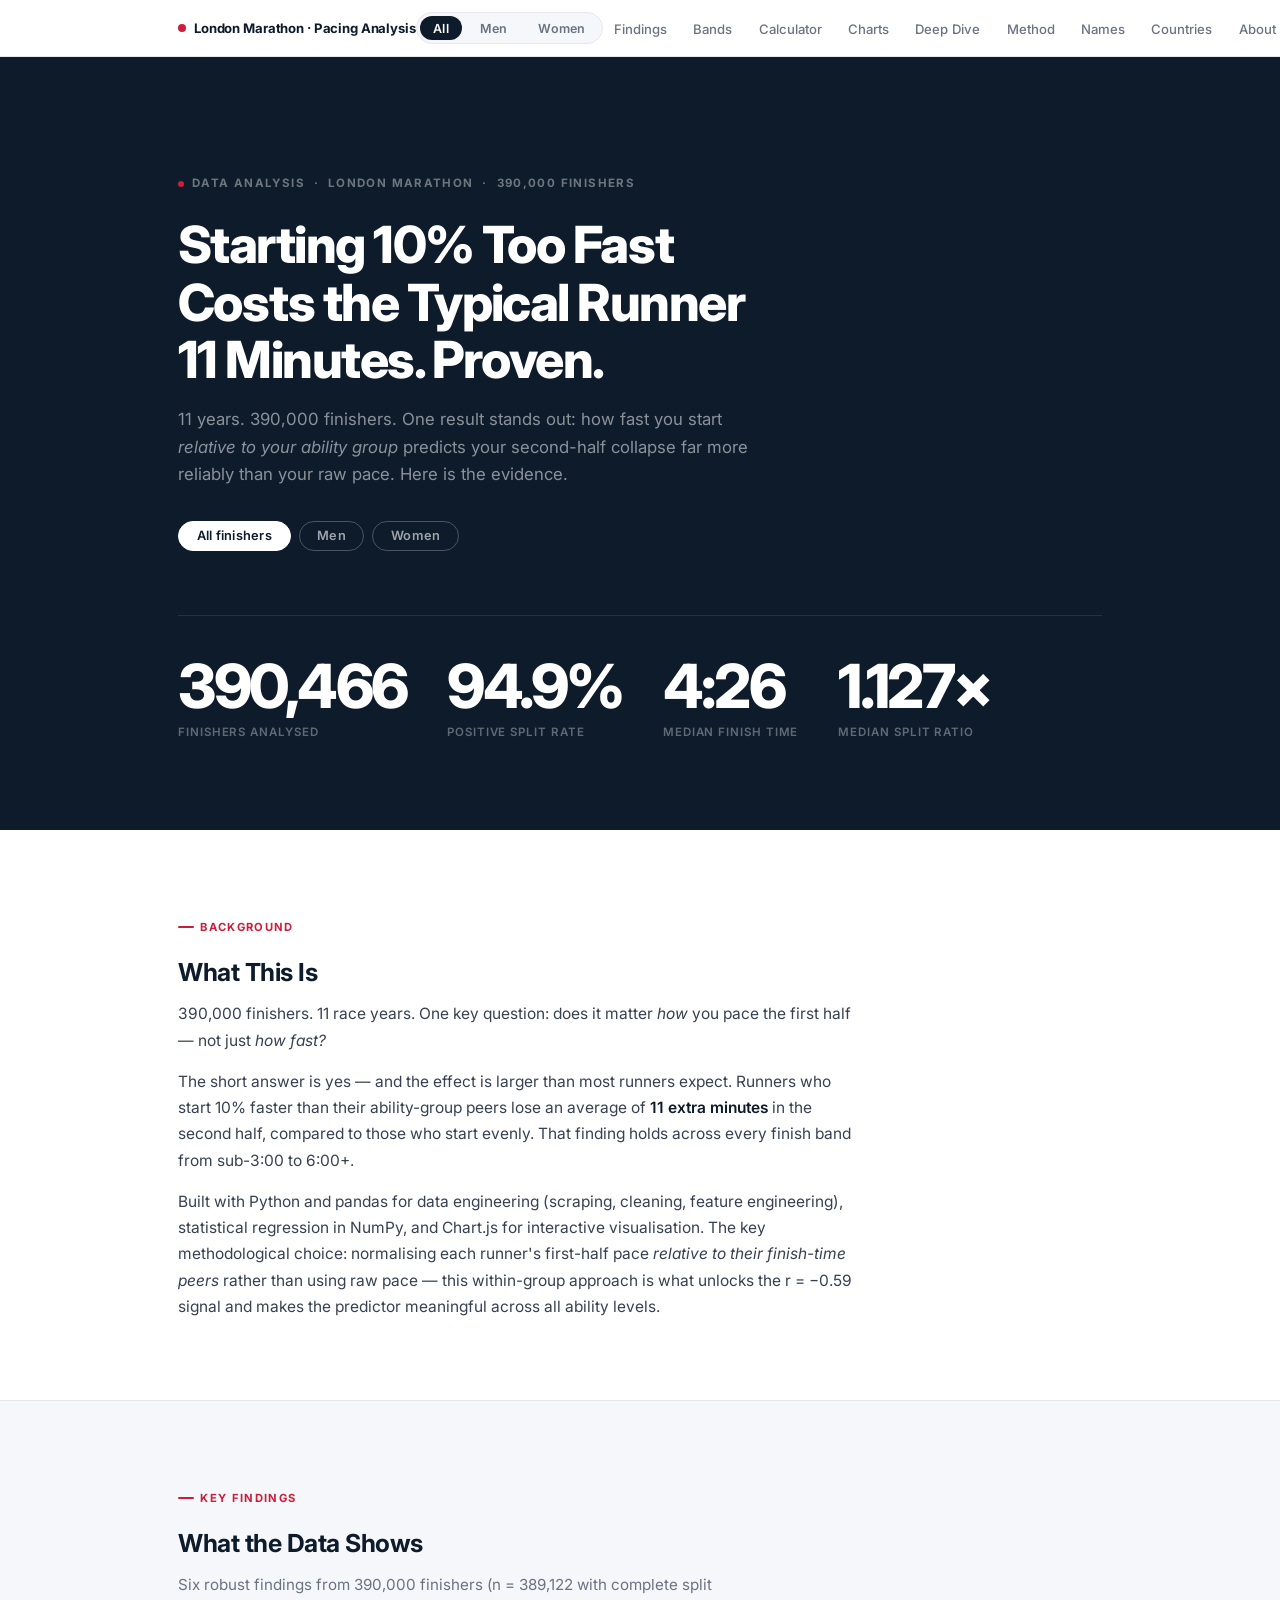
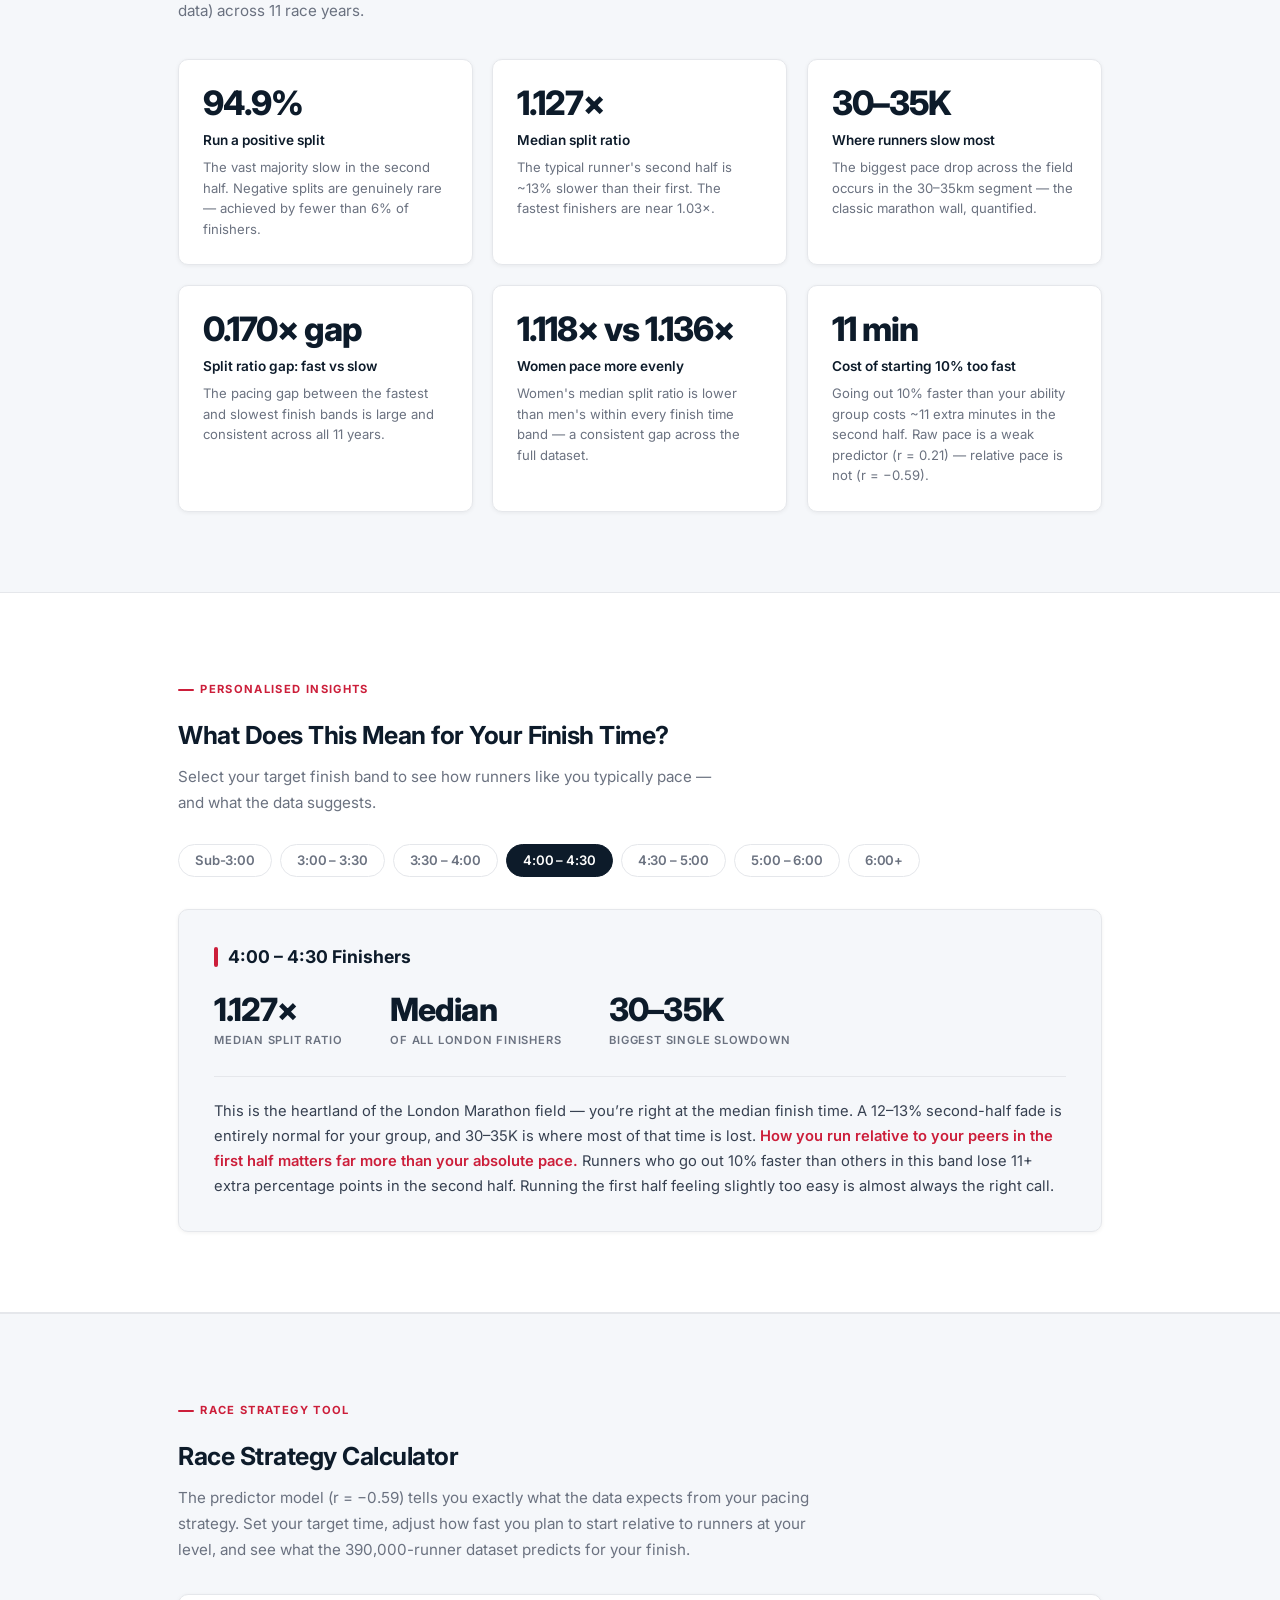
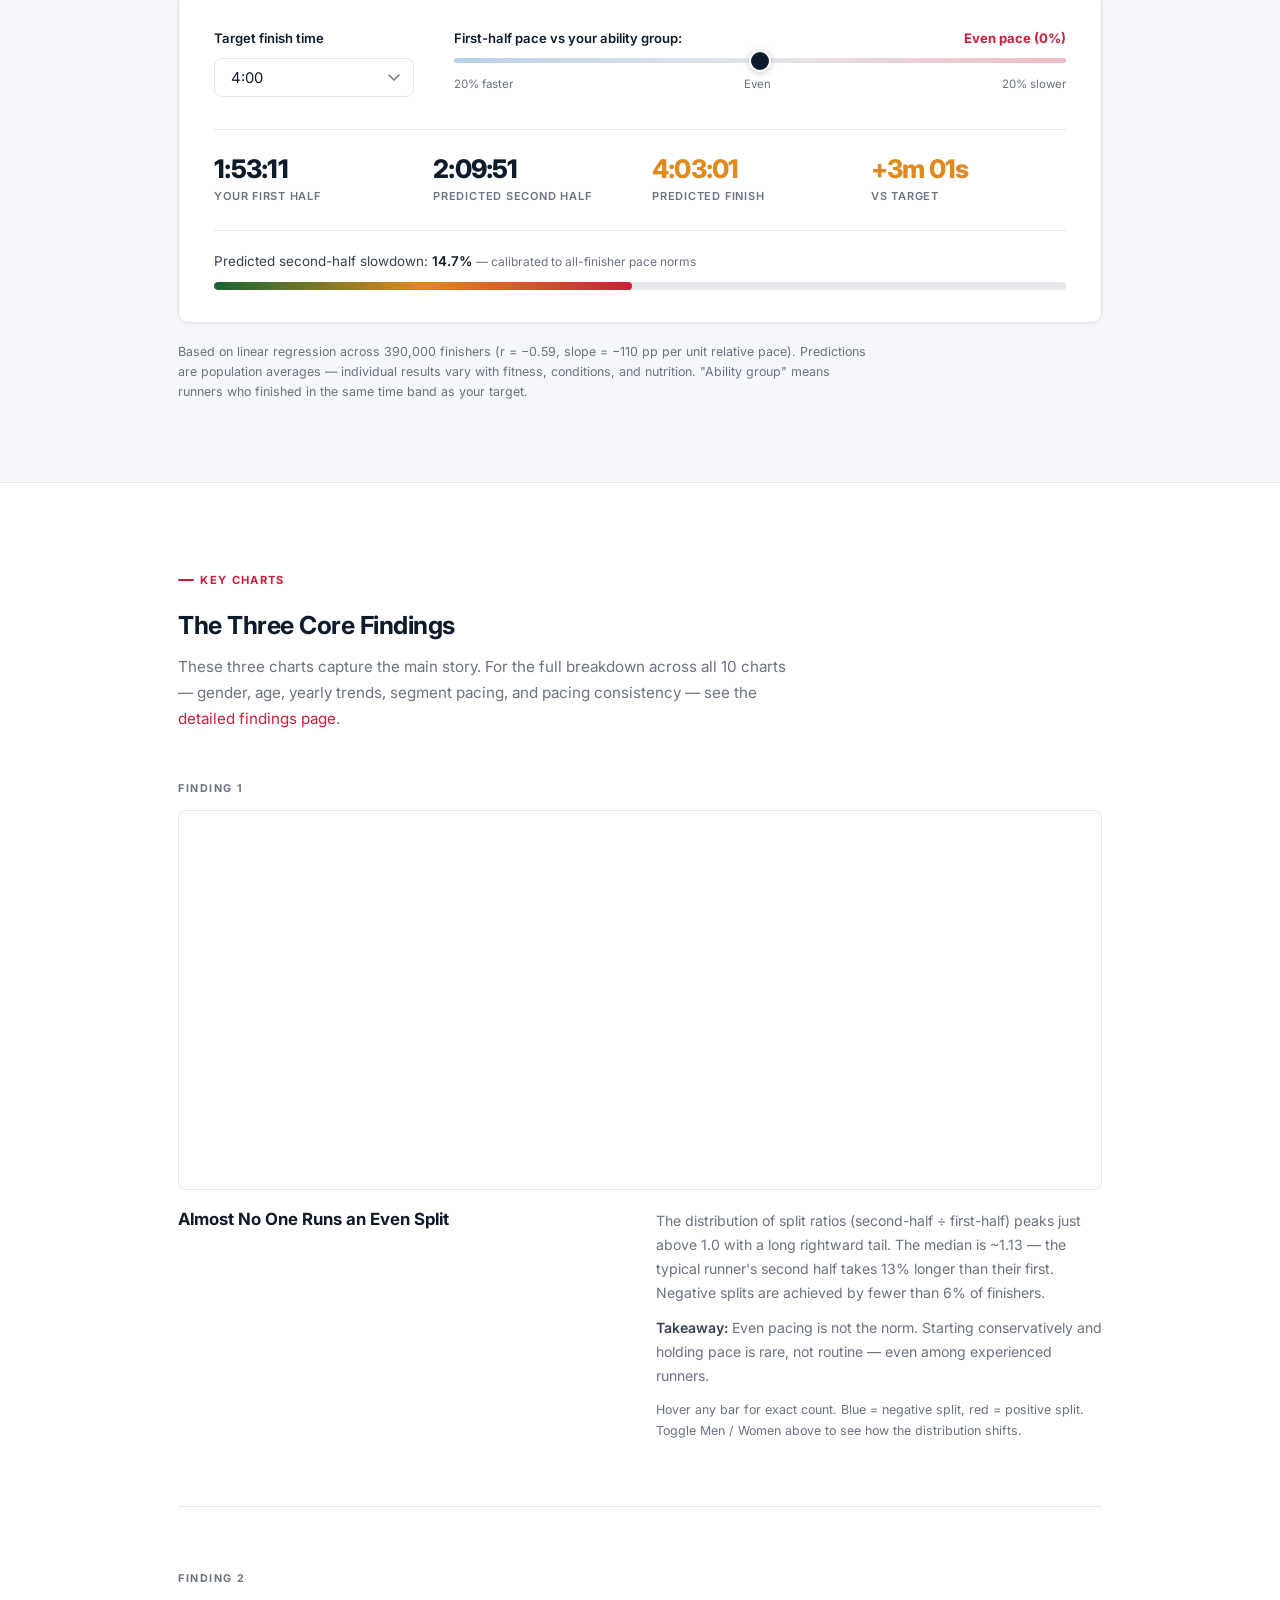
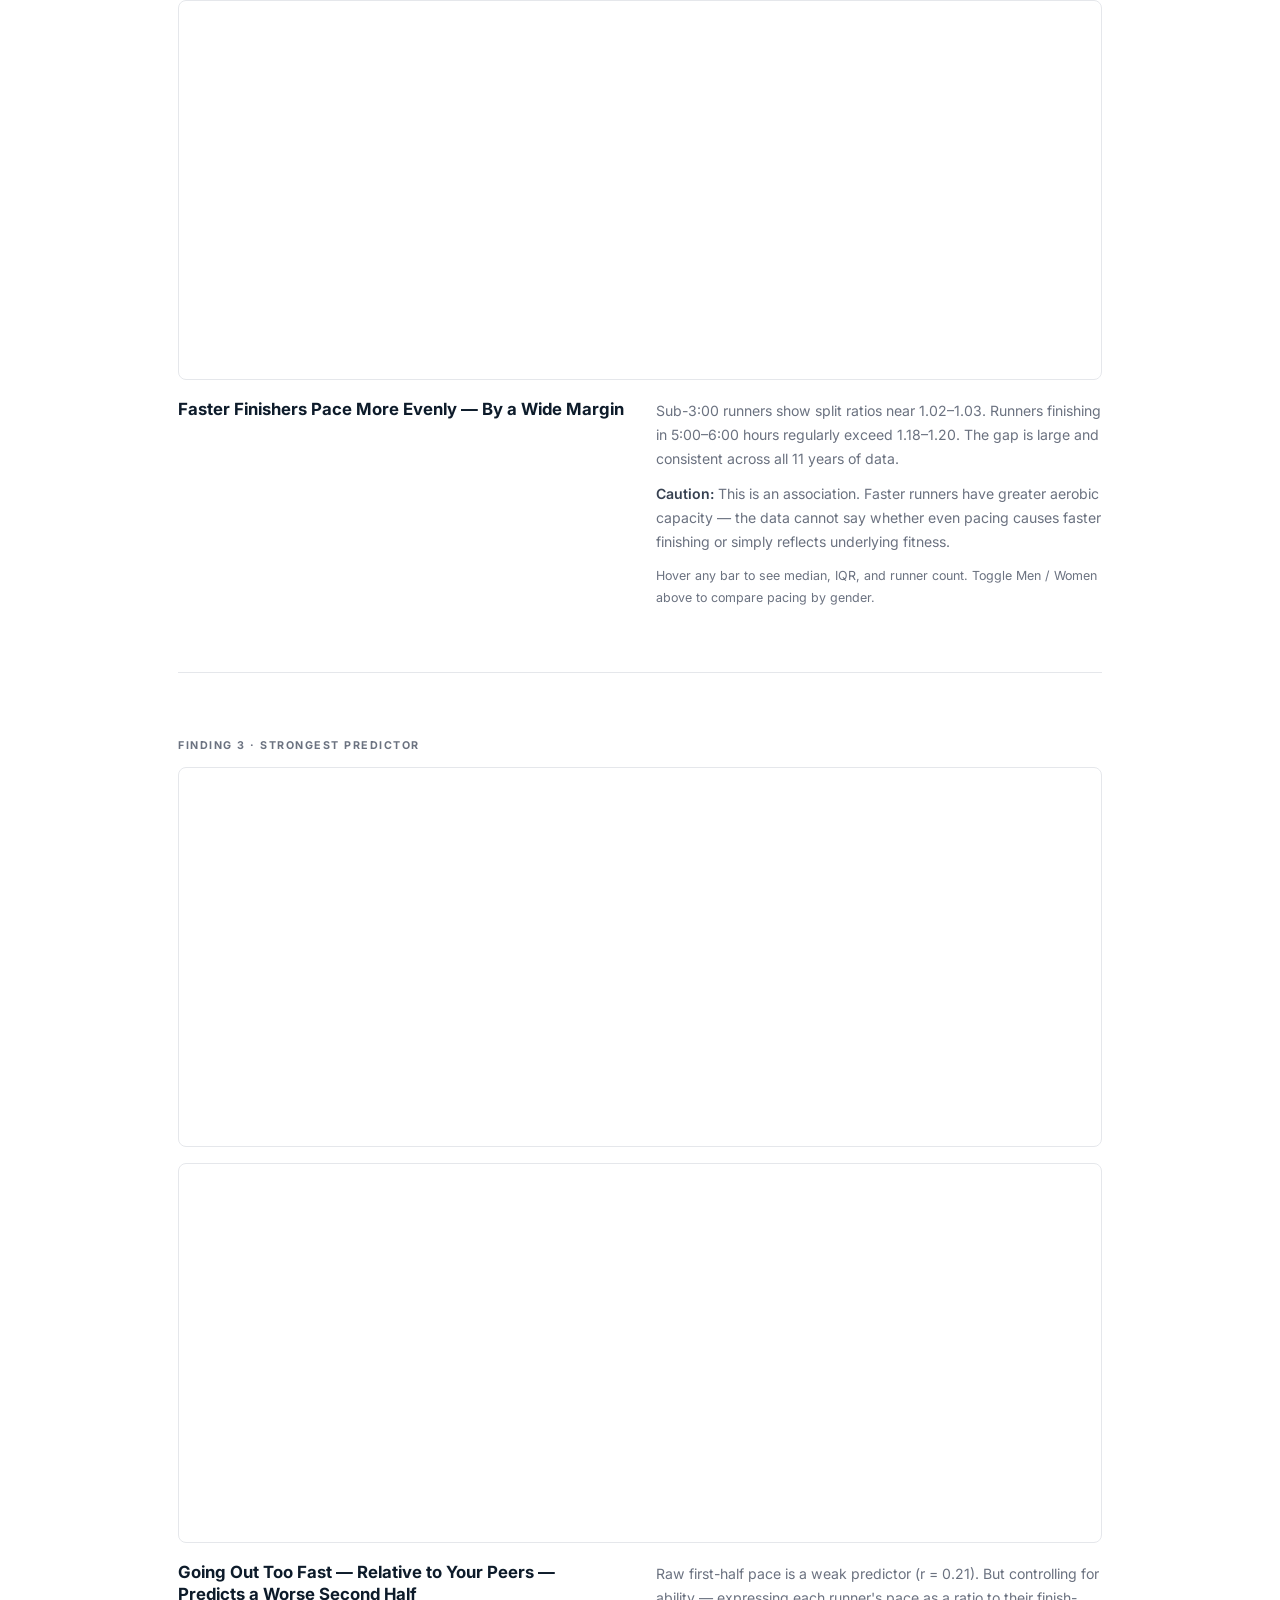
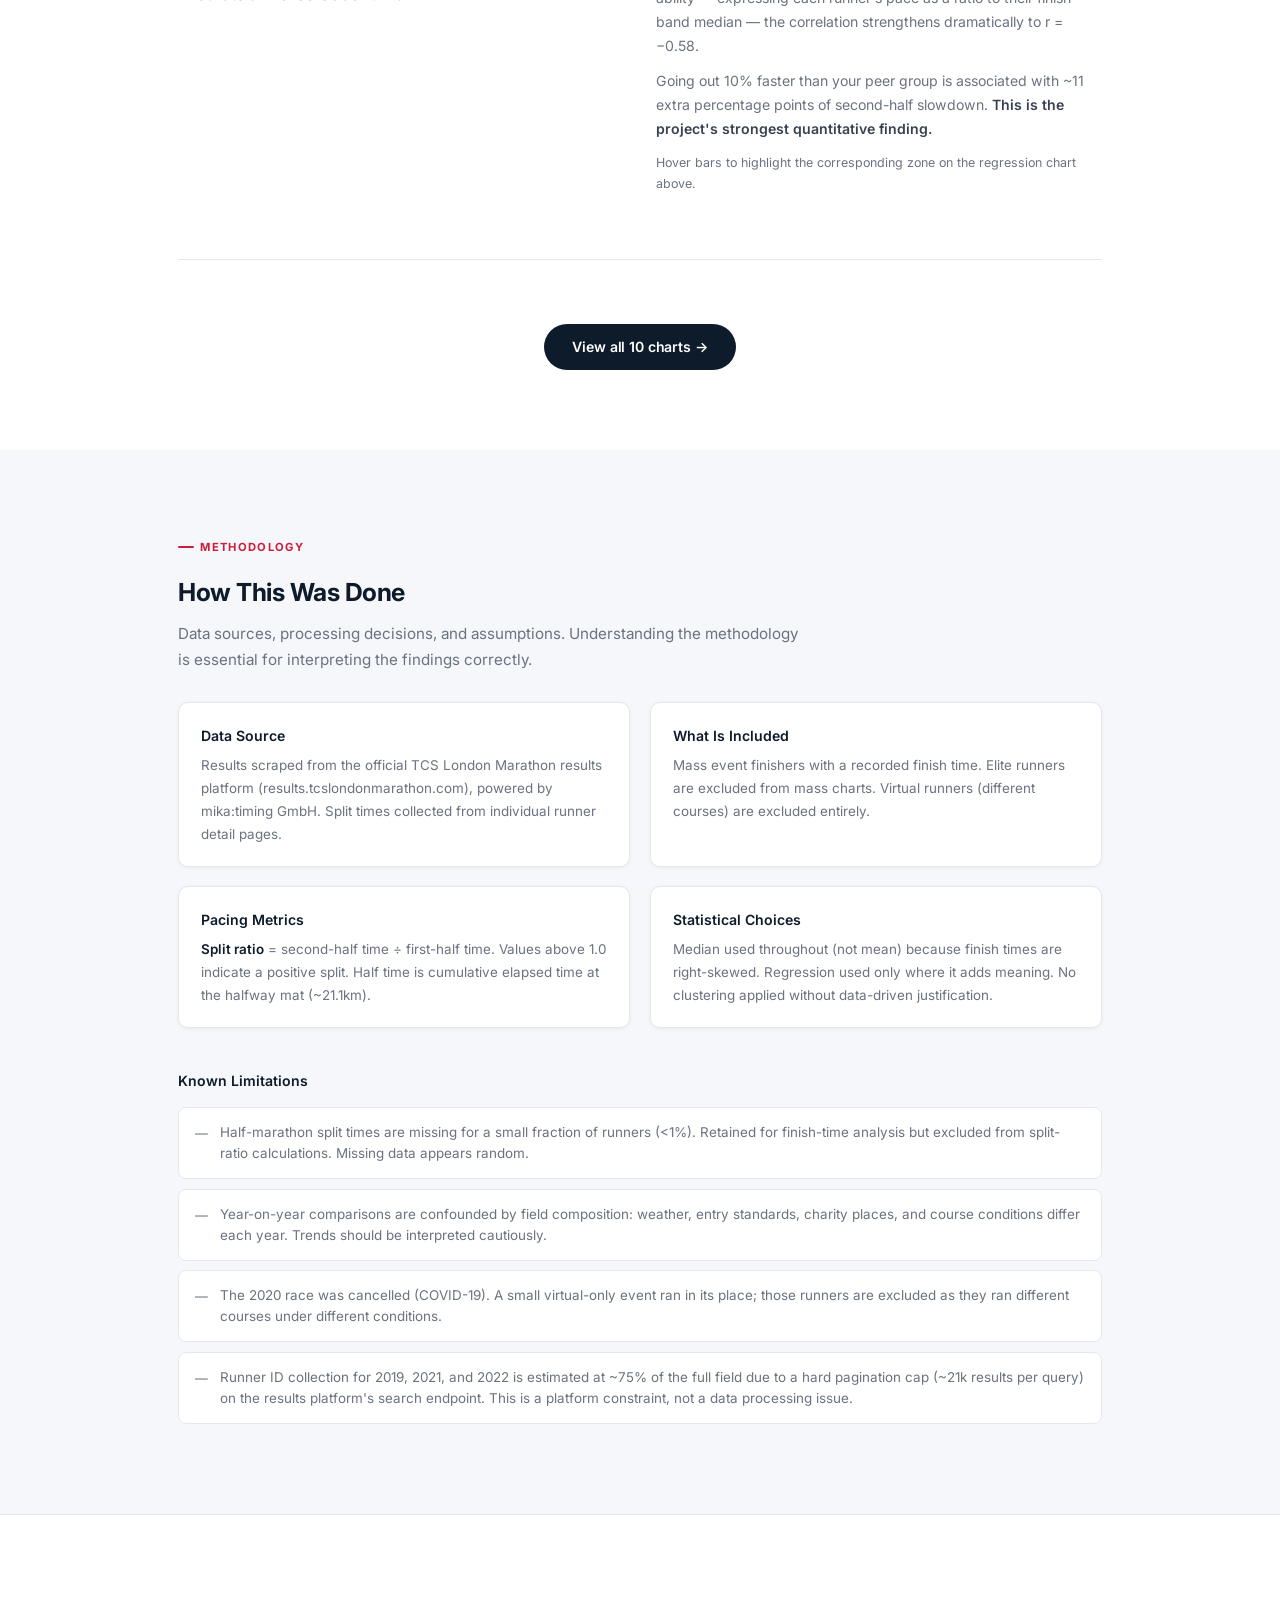
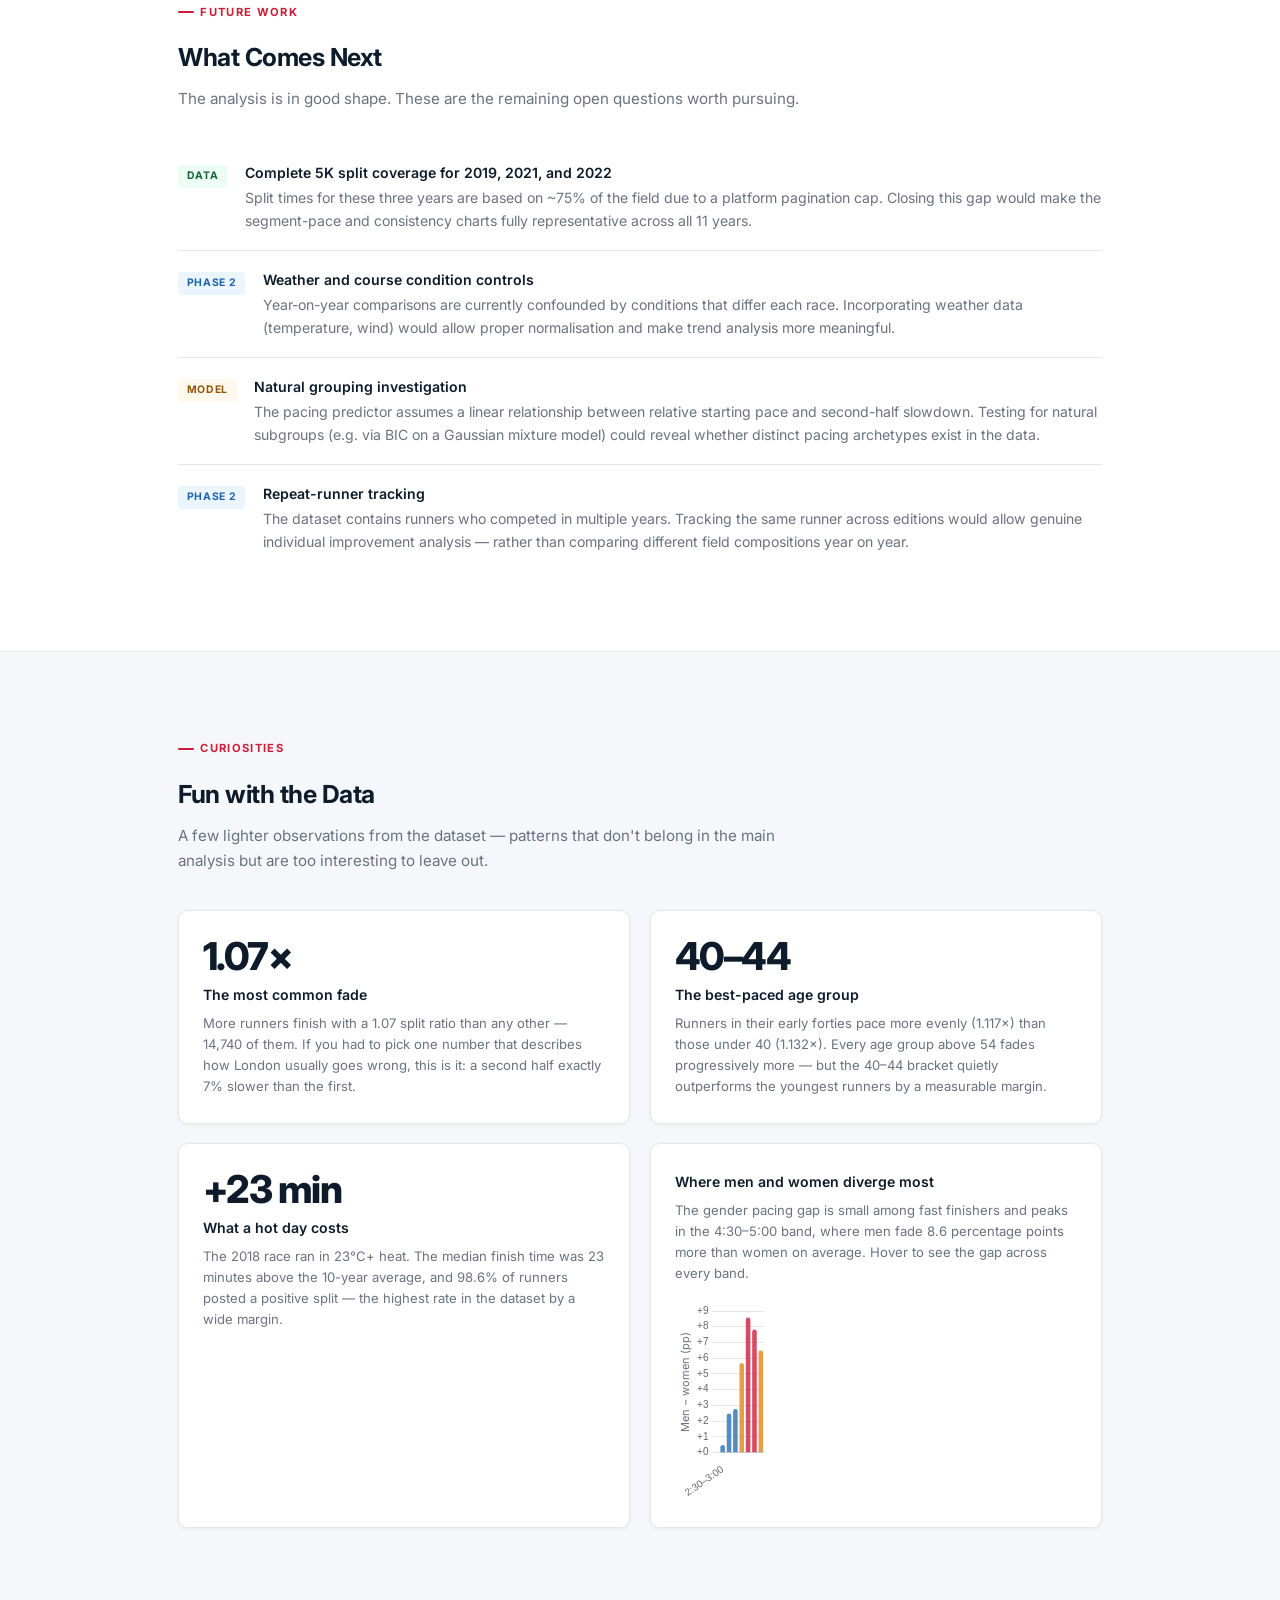
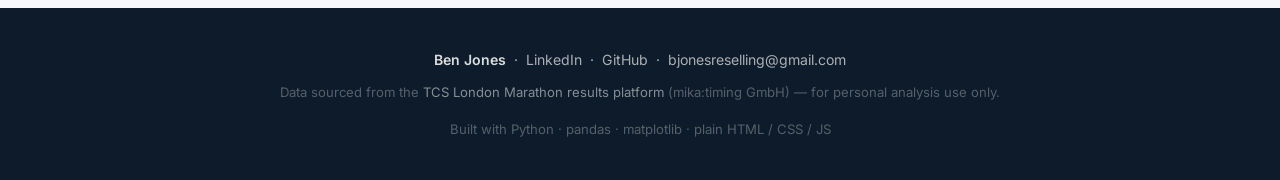
==== commit 06a7baf8: "Add files via upload" ====
--- a/index.html
+++ b/index.html
@@ -35,6 +35,7 @@
       <li><a href="#methodology">Method</a></li>
       <li><a href="names.html">Names</a></li>
       <li><a href="countries.html">Countries</a></li>
+      <li><a href="about.html">About</a></li>
     </ul>
   </div>
 </nav>
--- a/styles.css
+++ b/styles.css
@@ -889,9 +889,101 @@
   .nc-freq-grid      { grid-template-columns: 1fr; }
   .nc-typical-grid   { grid-template-columns: repeat(2, 1fr); }
   .nc-diversity-grid { grid-template-columns: 1fr; }
+  .about-stats       { grid-template-columns: repeat(2, 1fr); }
 }
 @media (max-width: 480px) {
   .nc-typical-grid   { grid-template-columns: 1fr; }
+}
+
+/* ─── About page ─── */
+.about-body {
+  max-width: 680px;
+  margin: 3.5rem auto 3rem;
+}
+.about-section {
+  display: grid;
+  grid-template-columns: 2rem 1fr;
+  gap: 0 2rem;
+  padding-bottom: 2.5rem;
+  margin-bottom: 2.5rem;
+  border-bottom: 1px solid var(--border);
+}
+.about-section-label {
+  font-size: 0.75rem;
+  font-weight: 700;
+  color: var(--text-muted);
+  letter-spacing: 0.08em;
+  padding-top: 0.25rem;
+}
+.about-section-content h3 {
+  font-size: 1.1rem;
+  font-weight: 700;
+  margin: 0 0 0.9rem;
+  color: var(--text);
+}
+.about-section-content p {
+  font-size: 0.96rem;
+  line-height: 1.75;
+  color: var(--text-mid);
+  margin: 0 0 0.9rem;
+}
+.about-section-content p:last-child { margin-bottom: 0; }
+
+.about-stats {
+  display: grid;
+  grid-template-columns: repeat(4, 1fr);
+  gap: 1px;
+  background: var(--border);
+  border: 1px solid var(--border);
+  border-radius: 10px;
+  overflow: hidden;
+  margin: 0 auto 2.5rem;
+  max-width: 680px;
+}
+.about-stat {
+  background: var(--bg);
+  padding: 1.4rem 1.2rem;
+  text-align: center;
+}
+.about-stat-num {
+  font-size: 1.4rem;
+  font-weight: 800;
+  color: var(--text);
+  letter-spacing: -0.03em;
+}
+.about-stat-lbl {
+  font-size: 0.75rem;
+  color: var(--text-muted);
+  margin-top: 0.2rem;
+}
+
+.about-stack {
+  max-width: 680px;
+  margin: 0 auto 4rem;
+  display: flex;
+  align-items: center;
+  gap: 1rem;
+  flex-wrap: wrap;
+}
+.about-stack-label {
+  font-size: 0.8rem;
+  font-weight: 600;
+  color: var(--text-muted);
+  white-space: nowrap;
+}
+.about-stack-items {
+  display: flex;
+  flex-wrap: wrap;
+  gap: 0.4rem;
+}
+.about-stack-tag {
+  font-size: 0.78rem;
+  font-weight: 500;
+  background: var(--bg-subtle);
+  border: 1px solid var(--border);
+  color: var(--text-mid);
+  padding: 0.2rem 0.65rem;
+  border-radius: 20px;
 }
 
 /* ─── Responsive ─── */
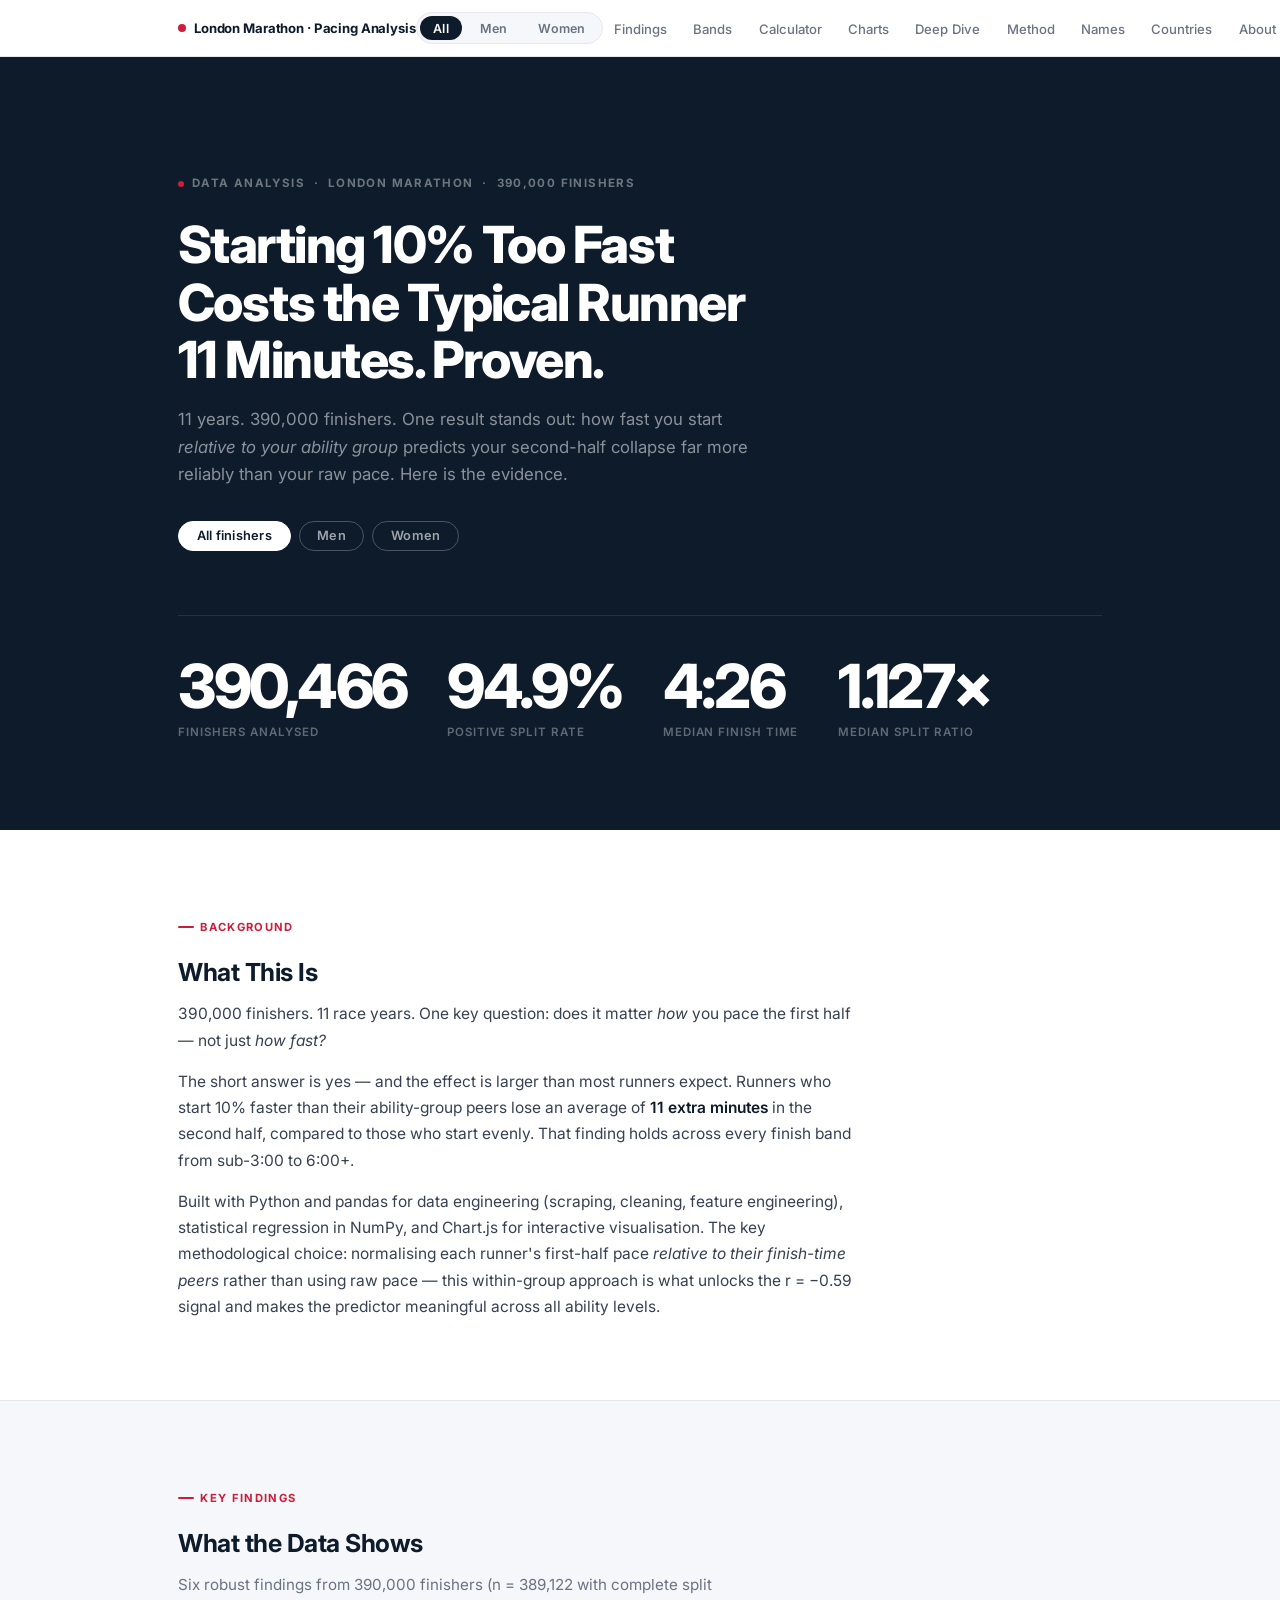
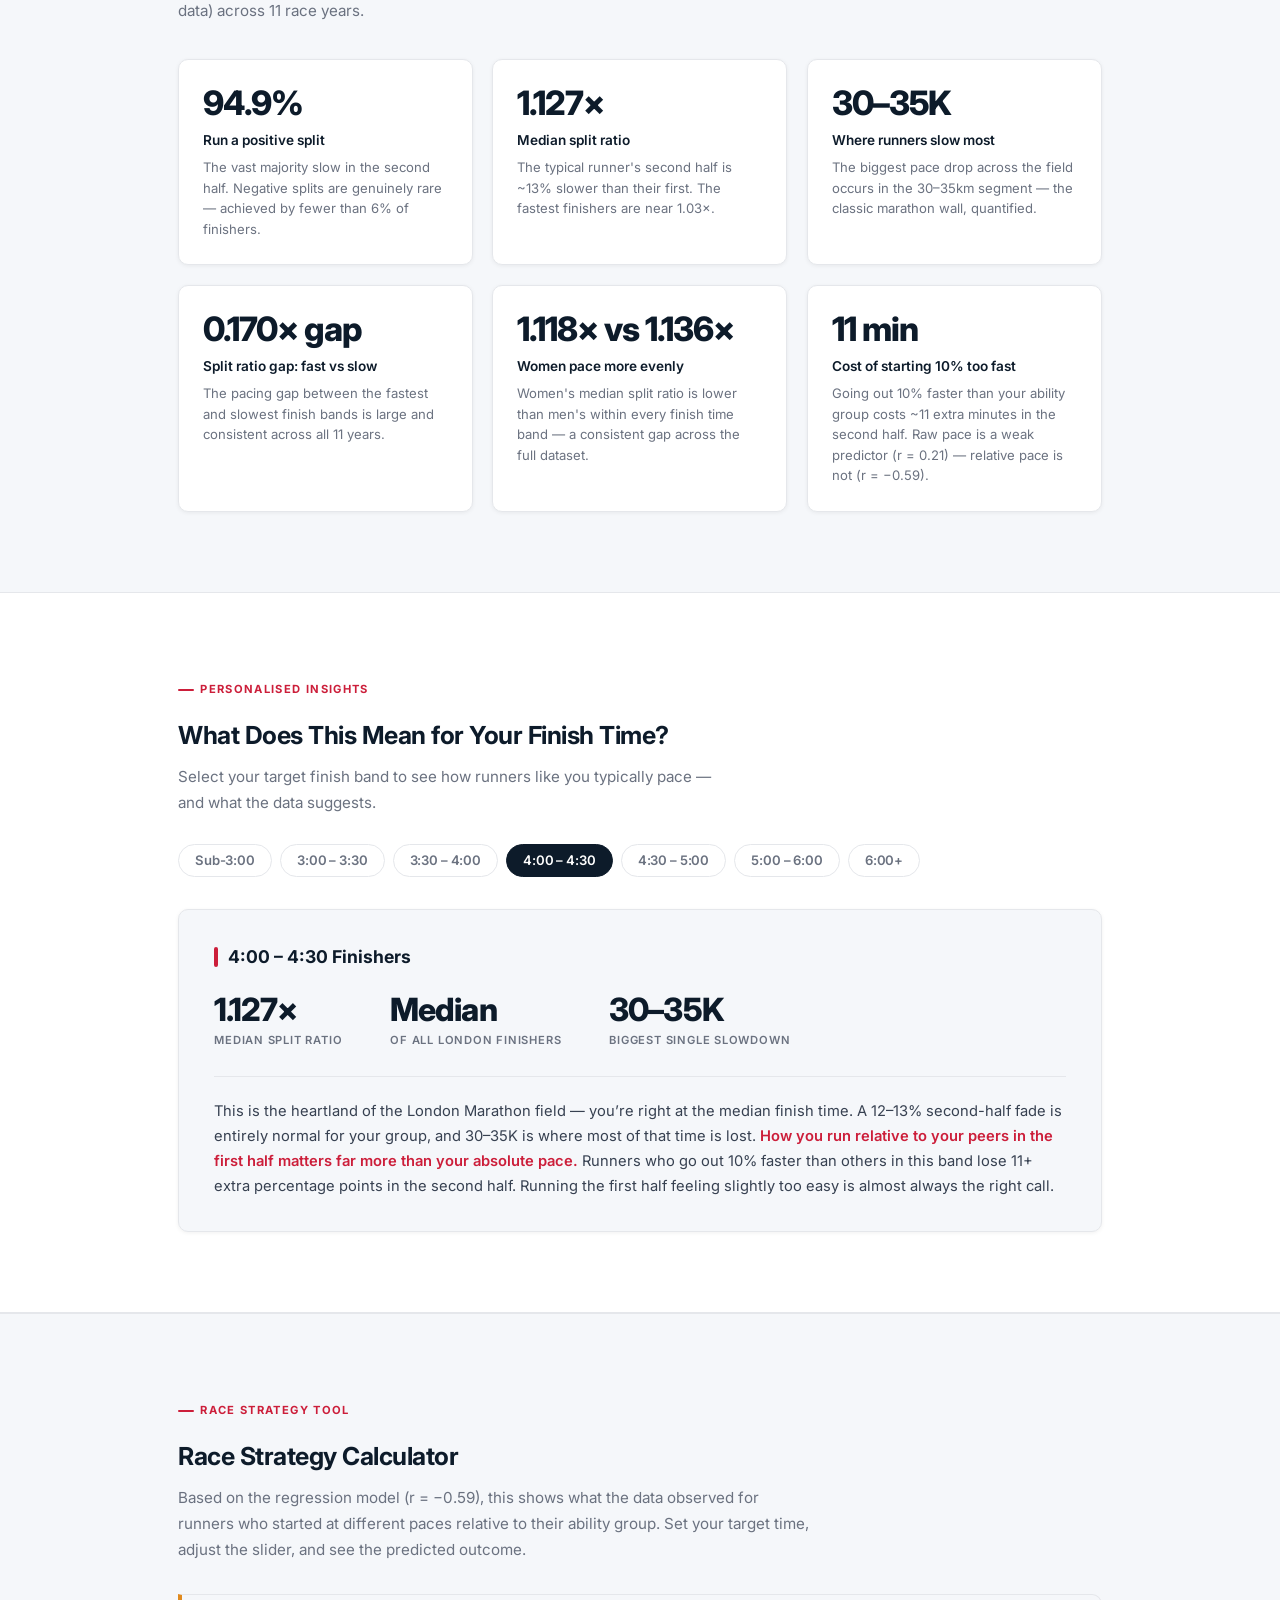
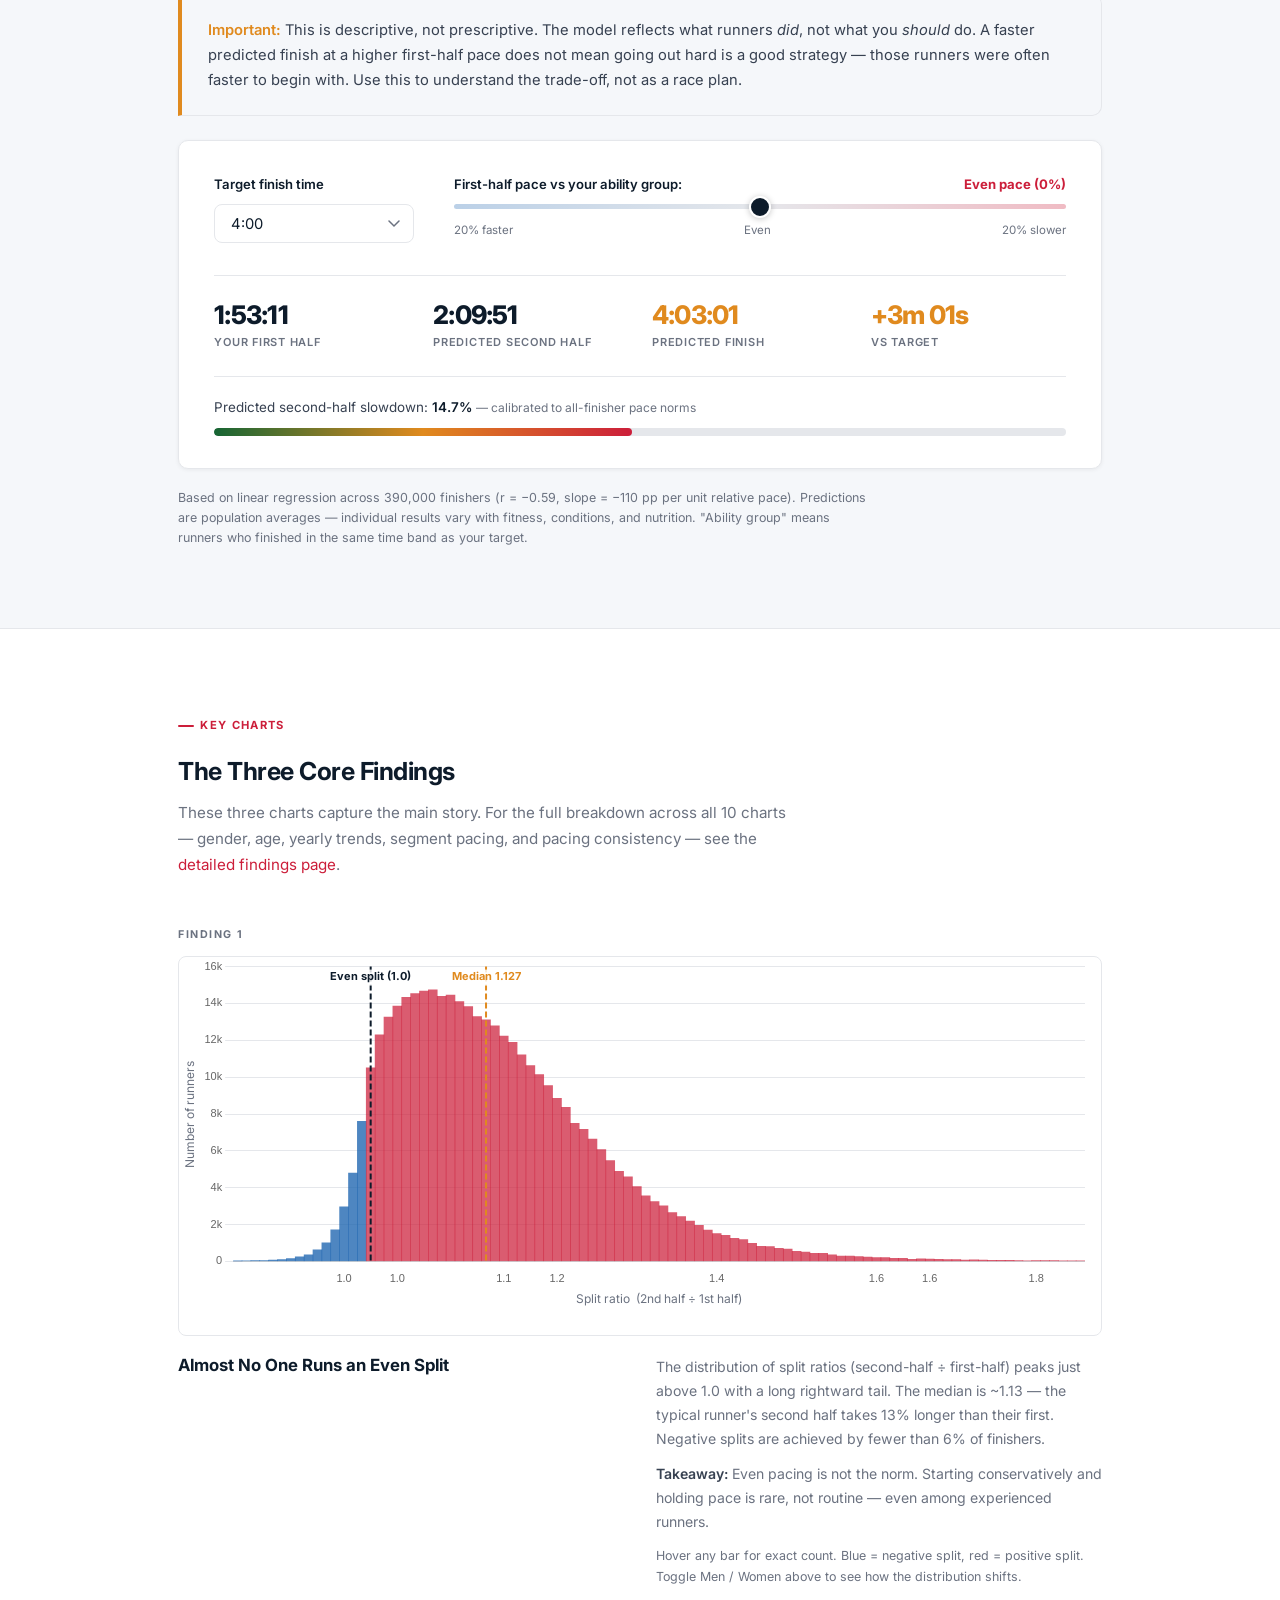
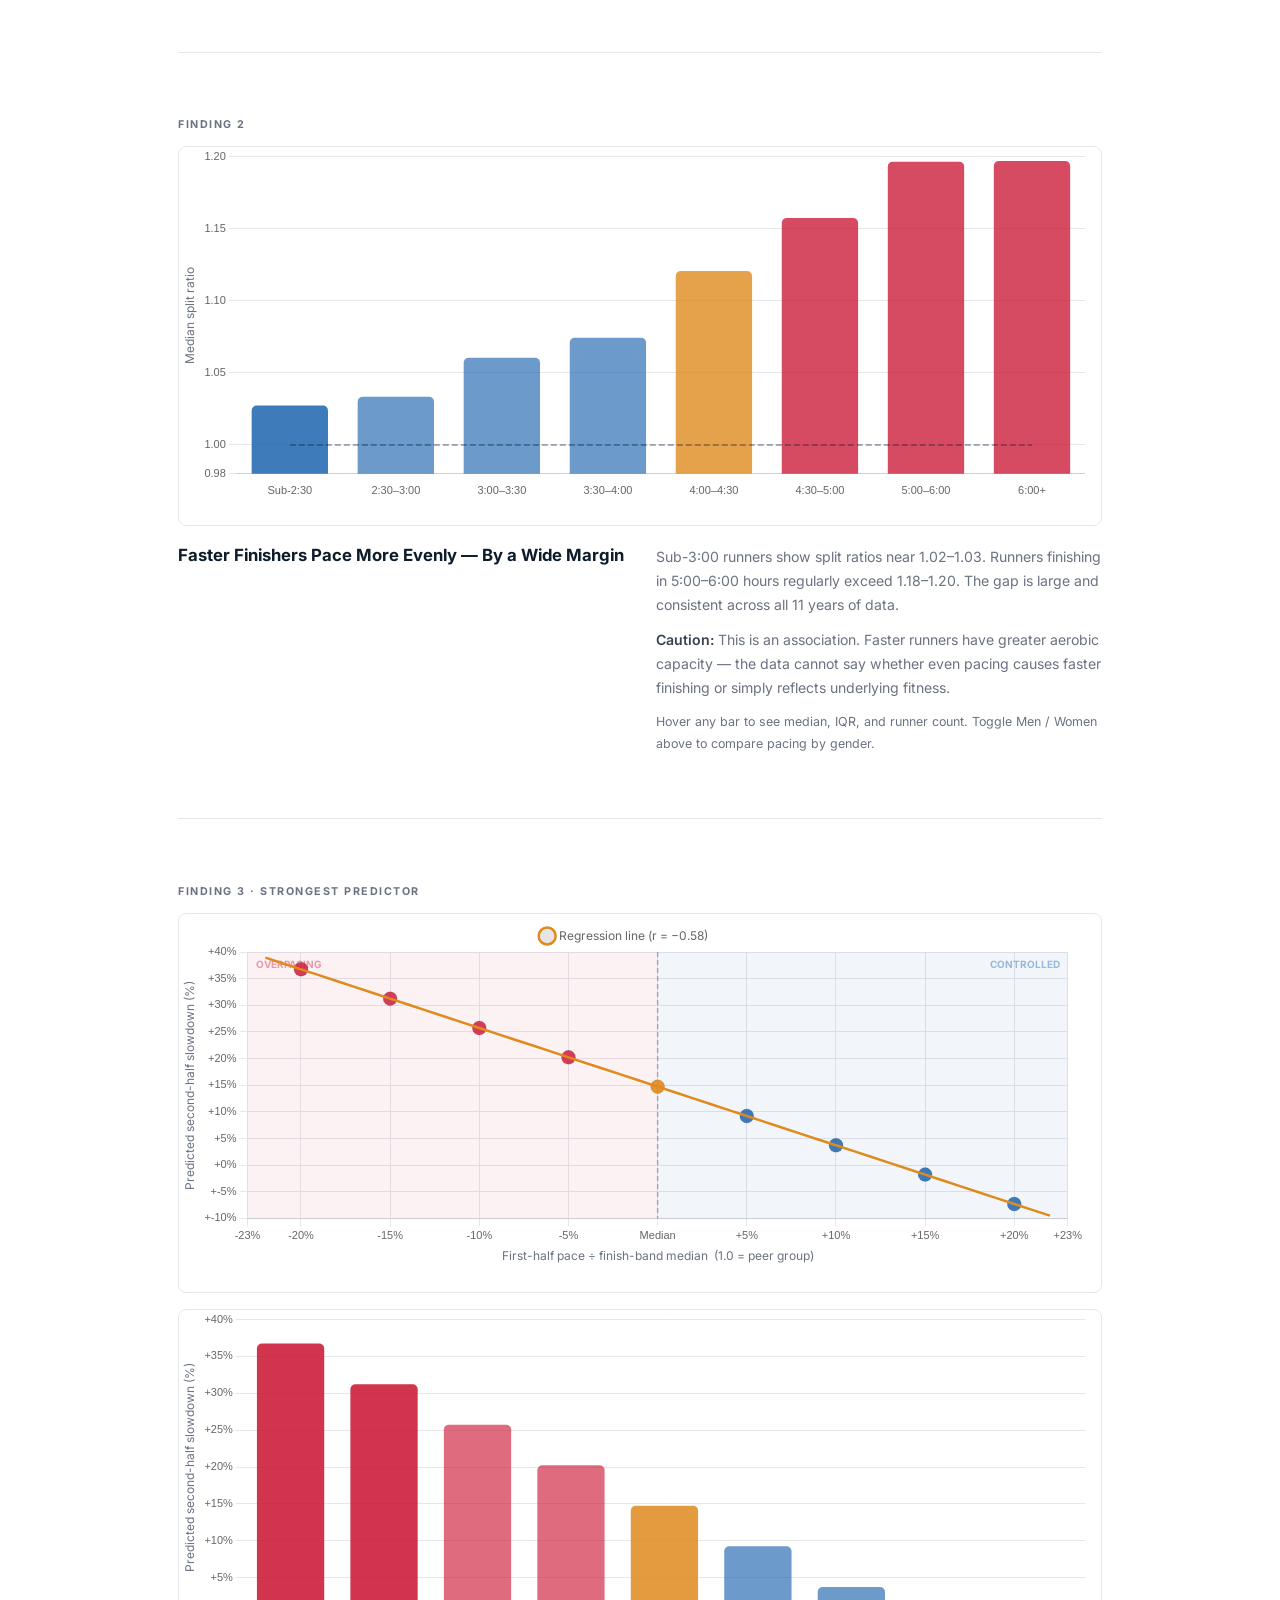
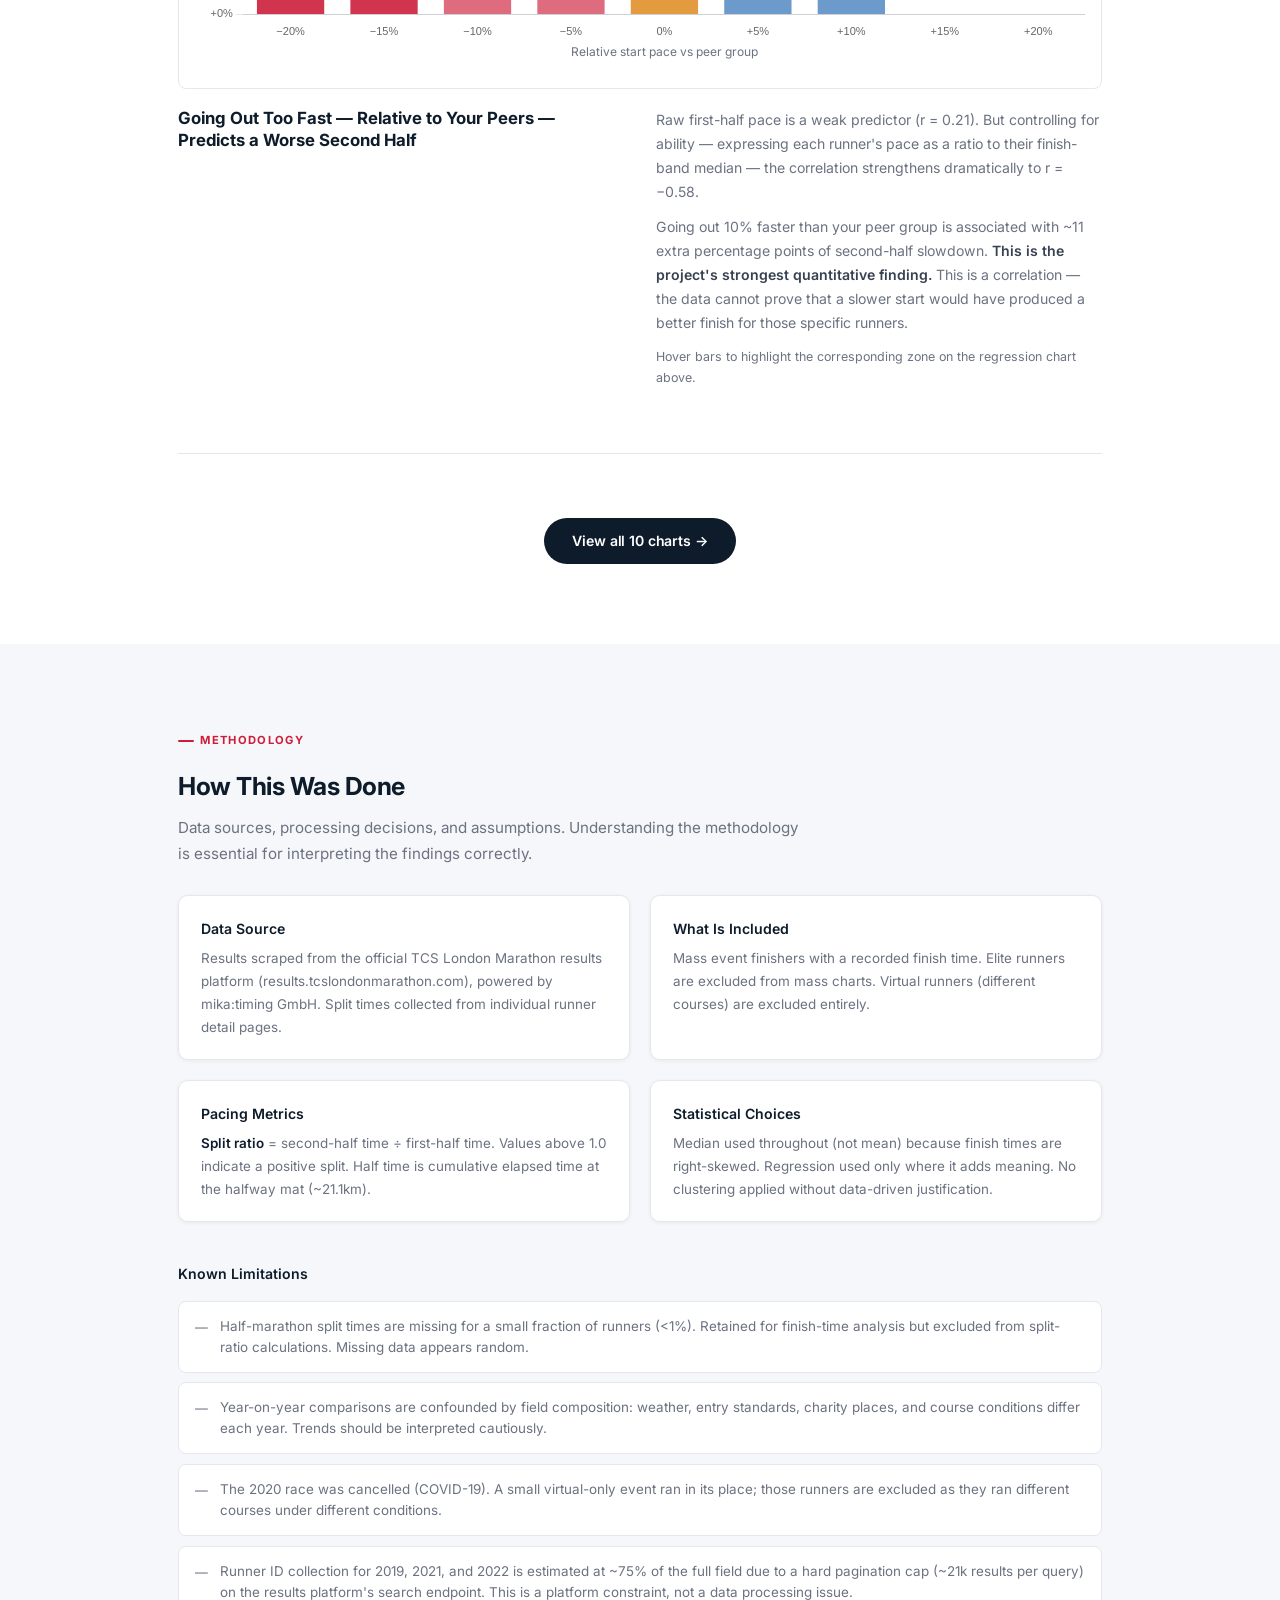
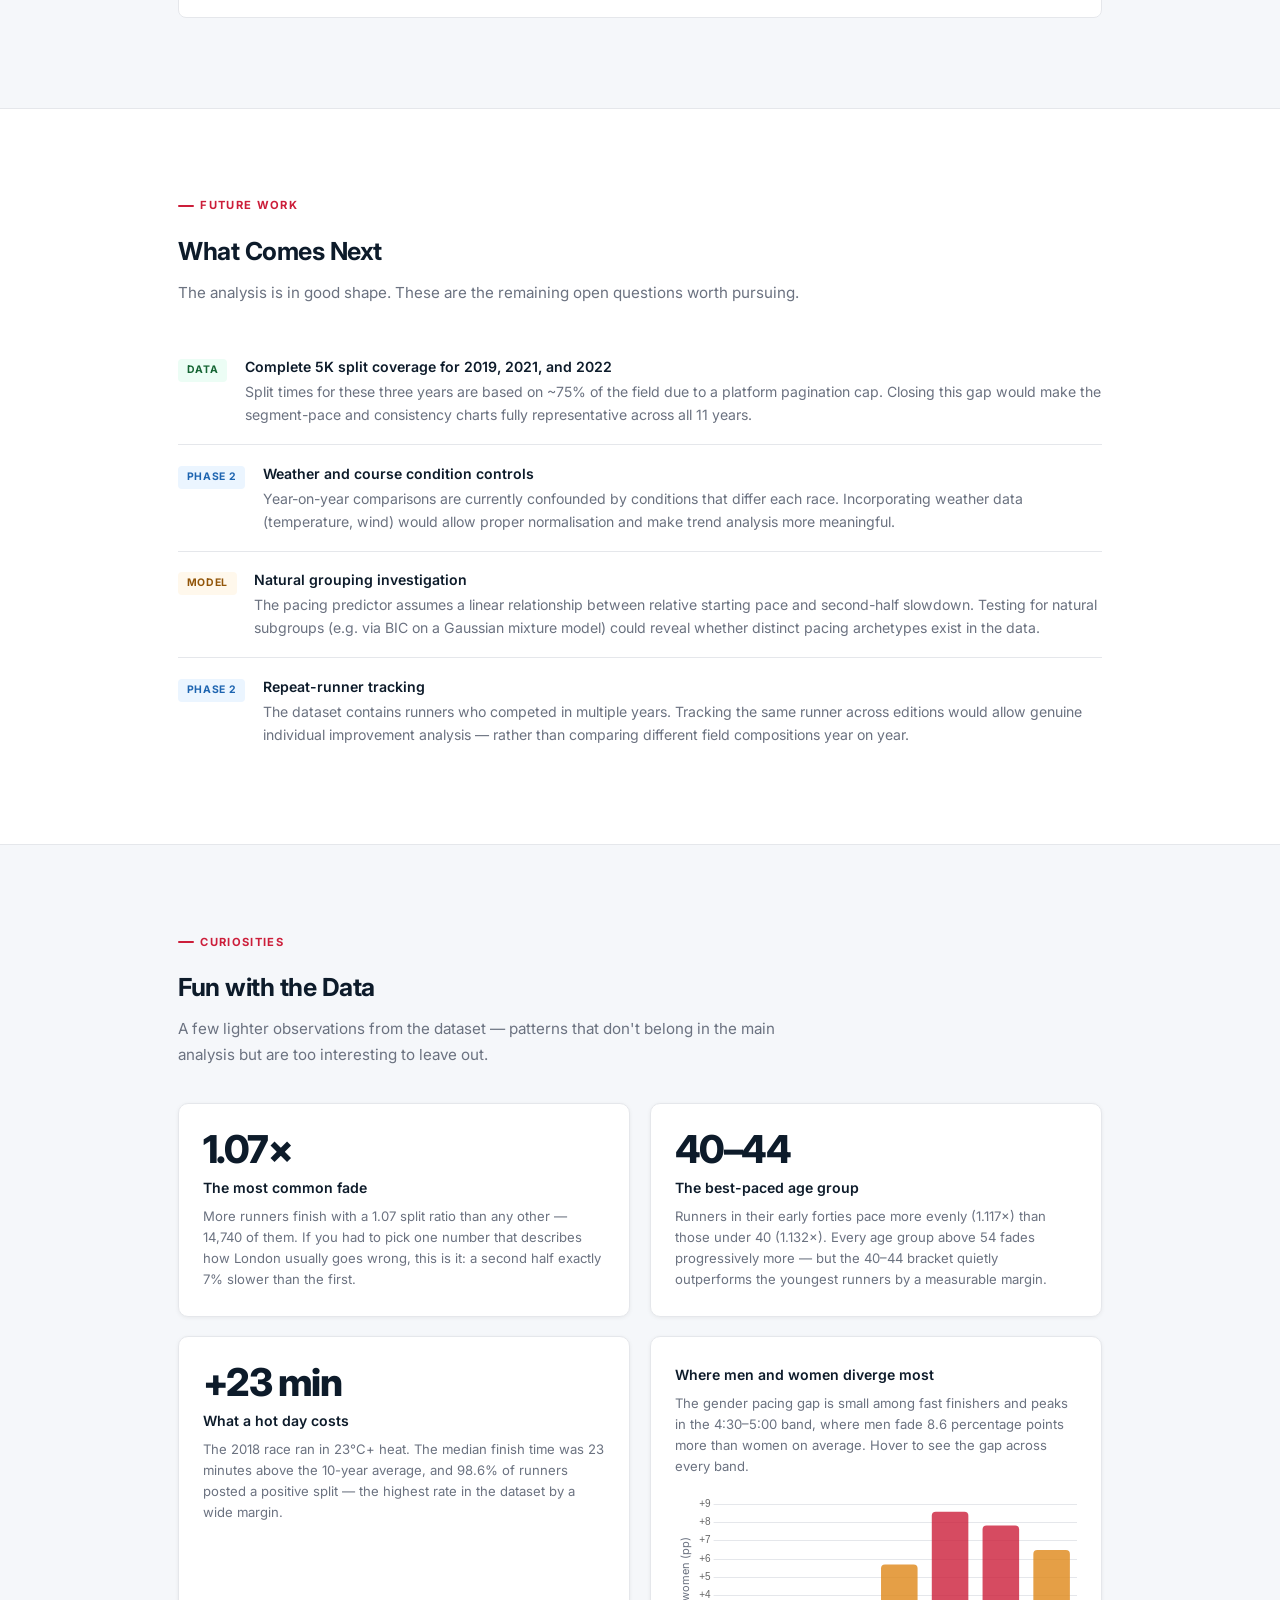
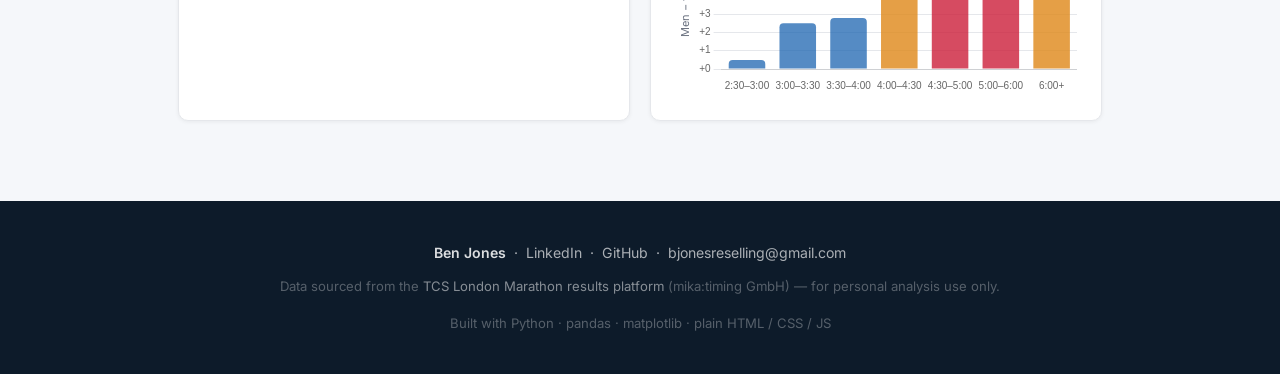
==== commit a155644e: "Add files via upload" ====
--- a/index.html
+++ b/index.html
@@ -184,10 +184,16 @@
     <div class="section-label">Race Strategy Tool</div>
     <h2>Race Strategy Calculator</h2>
     <p class="calc-intro">
-      The predictor model (r = −0.59) tells you exactly what the data expects from your pacing strategy.
-      Set your target time, adjust how fast you plan to start relative to runners at your level,
-      and see what the 390,000-runner dataset predicts for your finish.
-    </p>
+      Based on the regression model (r = −0.59), this shows what the data observed for runners
+      who started at different paces relative to their ability group.
+      Set your target time, adjust the slider, and see the predicted outcome.
+    </p>
+    <div class="callout" style="margin-bottom:1.5rem;">
+      <strong>Important:</strong> This is descriptive, not prescriptive. The model reflects what
+      runners <em>did</em>, not what you <em>should</em> do. A faster predicted finish at a higher
+      first-half pace does not mean going out hard is a good strategy — those runners were often
+      faster to begin with. Use this to understand the trade-off, not as a race plan.
+    </div>
 
     <div class="calc-panel">
       <div class="calc-inputs">
@@ -324,7 +330,8 @@
           <p>
             Going out 10% faster than your peer group is associated with ~11 extra percentage
             points of second-half slowdown. <strong>This is the project's strongest
-            quantitative finding.</strong>
+            quantitative finding.</strong> This is a correlation — the data cannot prove
+            that a slower start would have produced a better finish for those specific runners.
           </p>
           <p style="font-size:0.78rem; color:var(--text-muted); margin-top:0.5rem;">
             Hover bars to highlight the corresponding zone on the regression chart above.
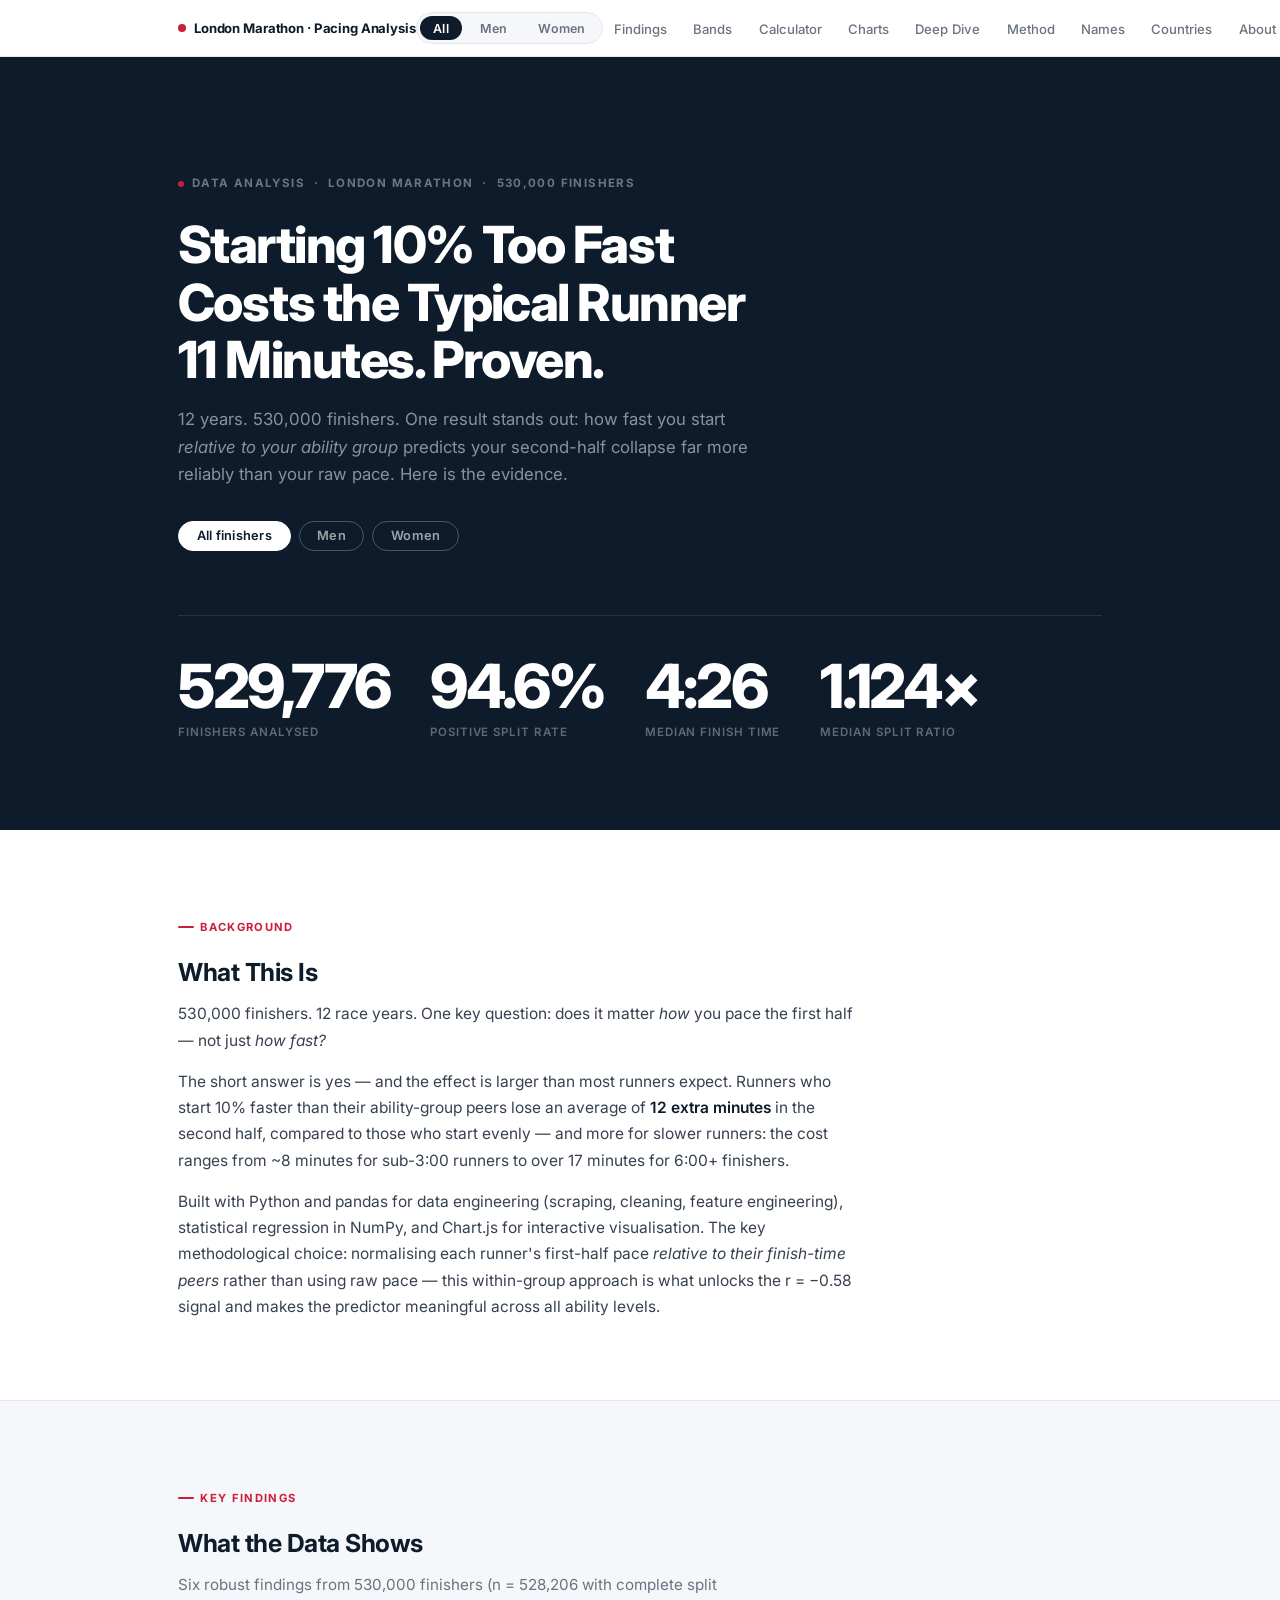
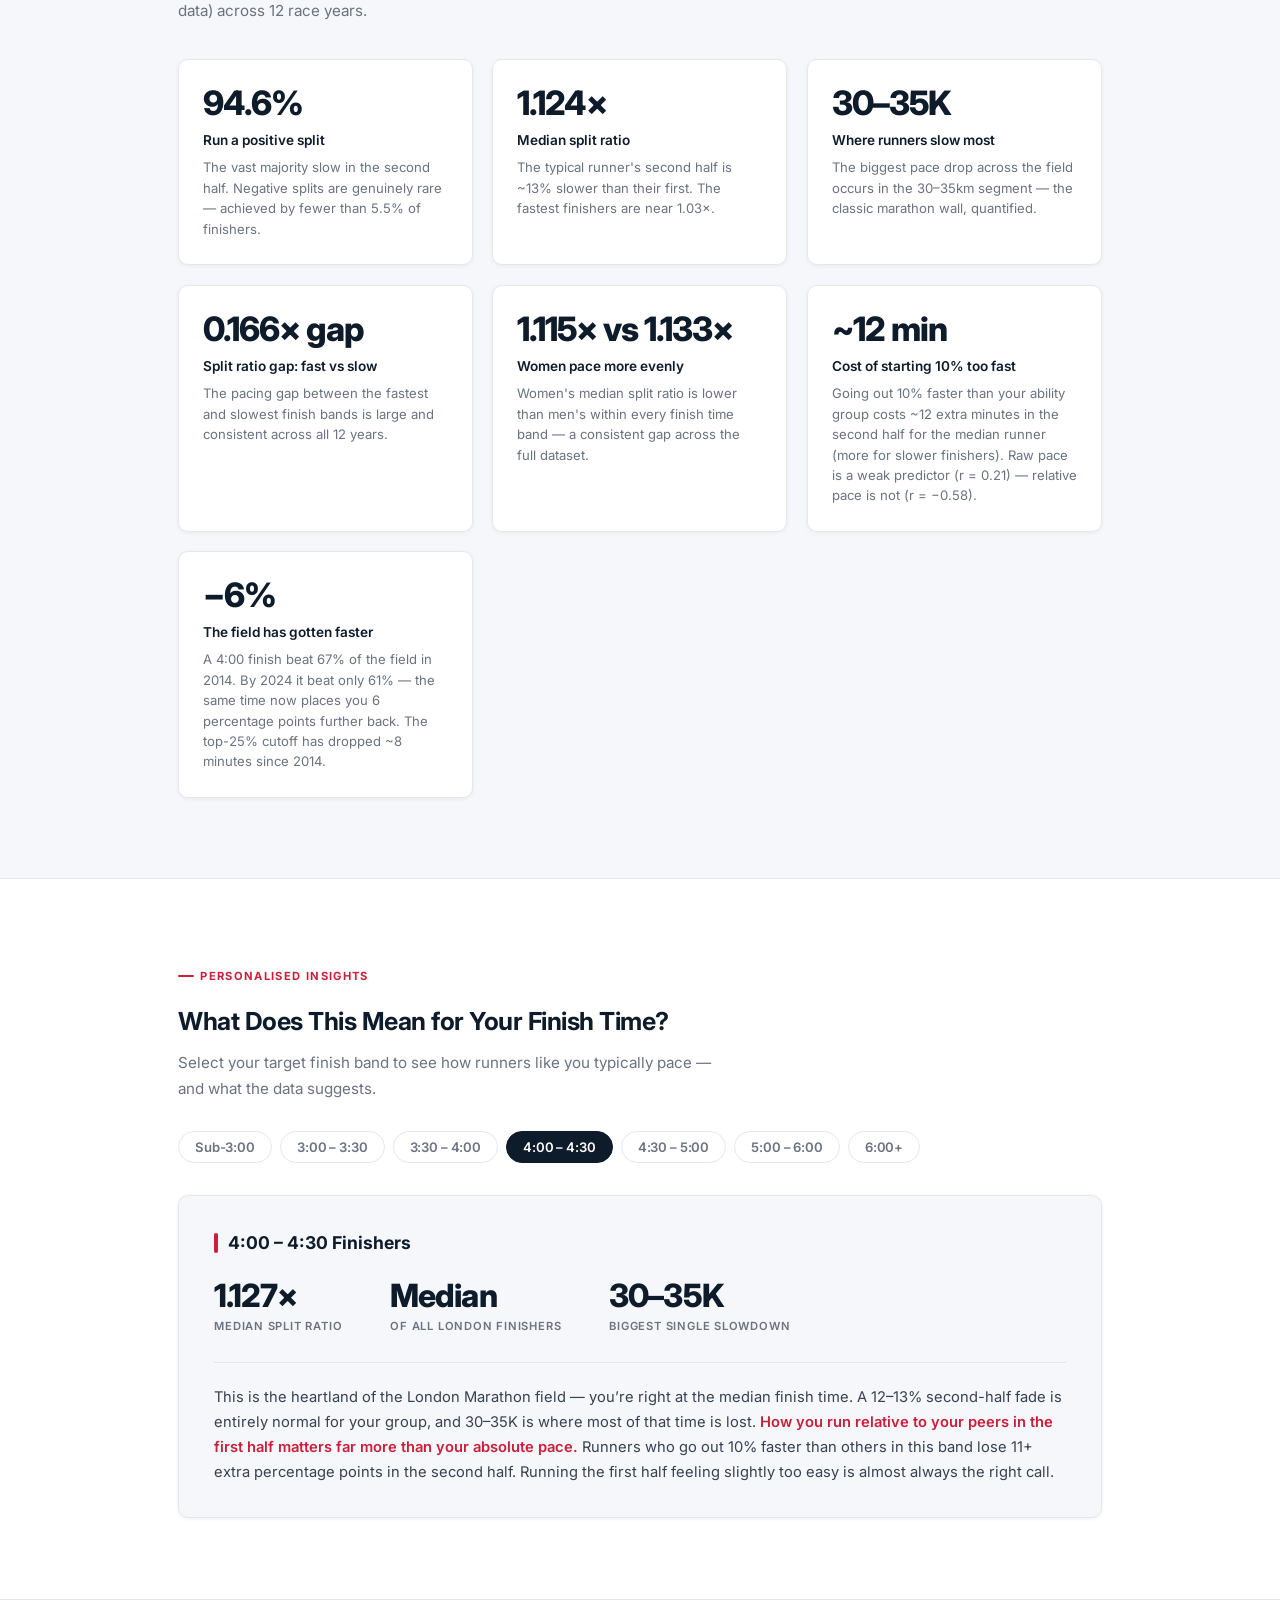
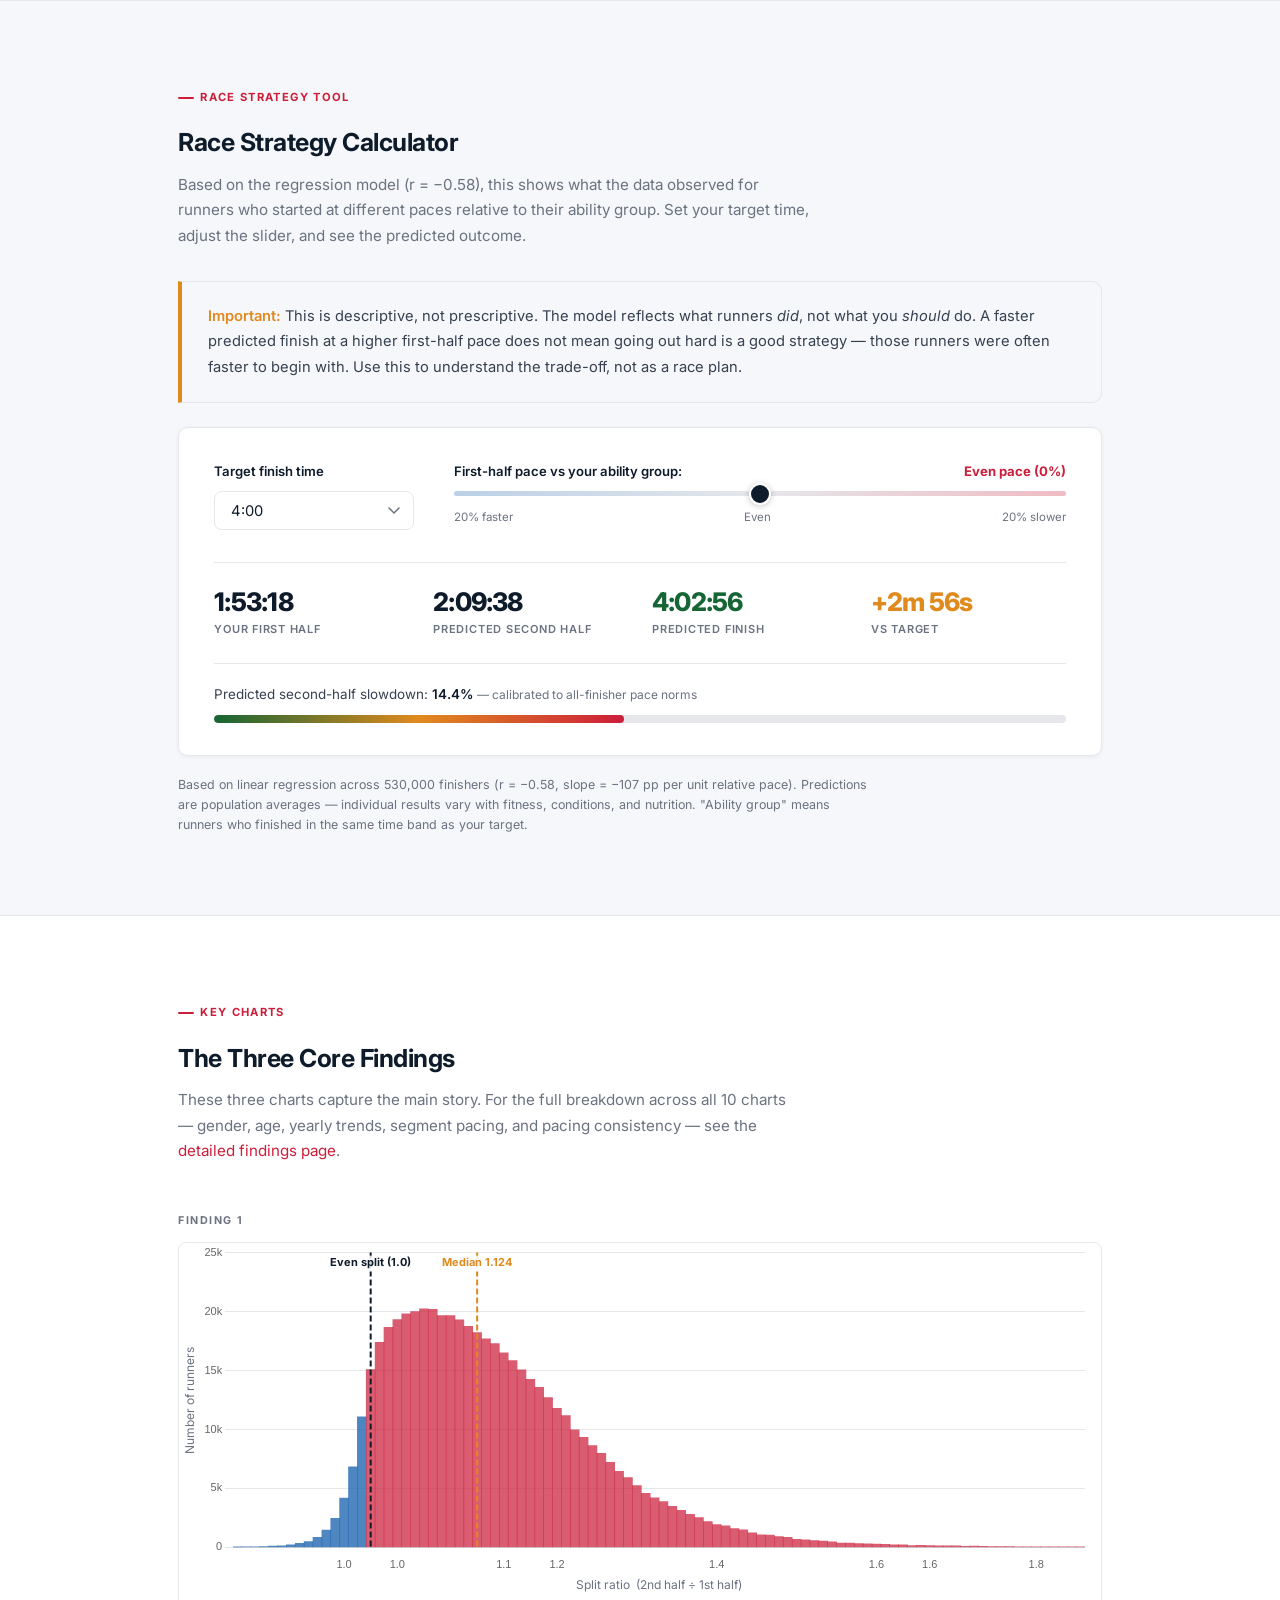
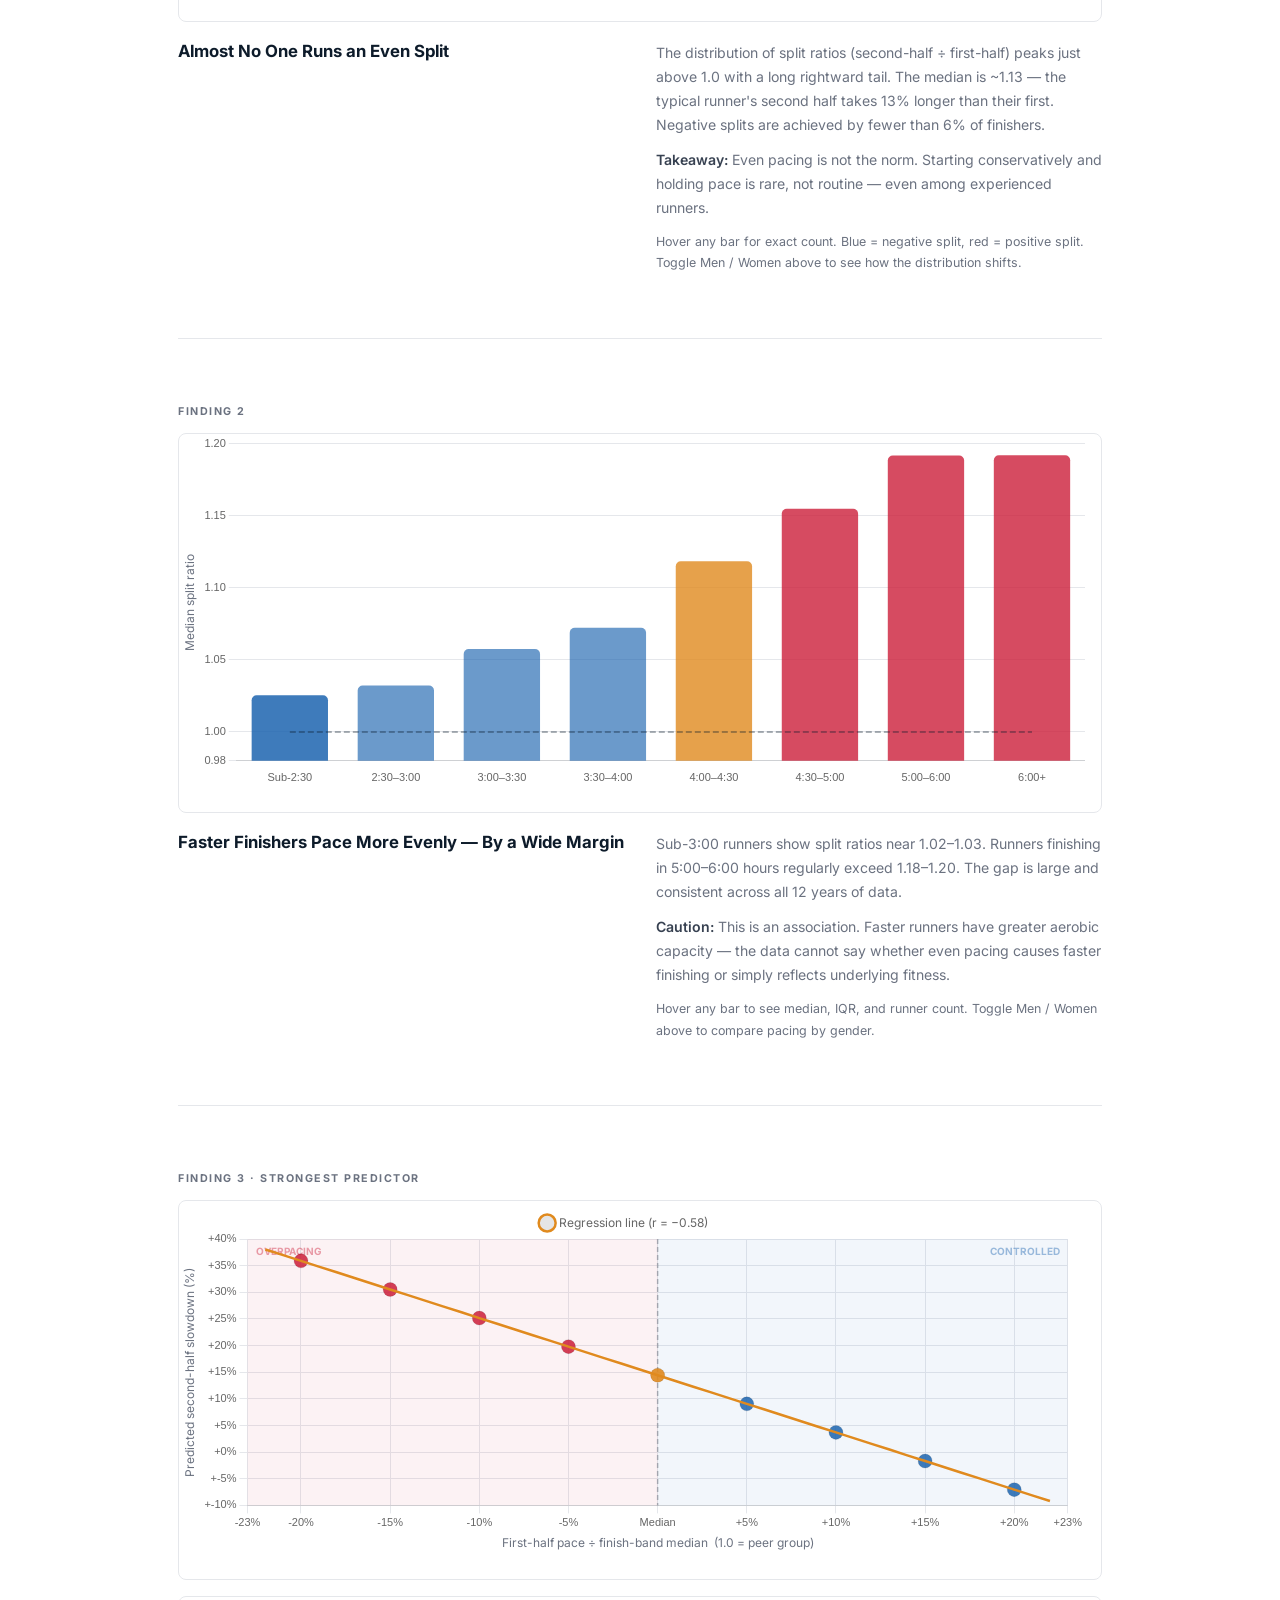
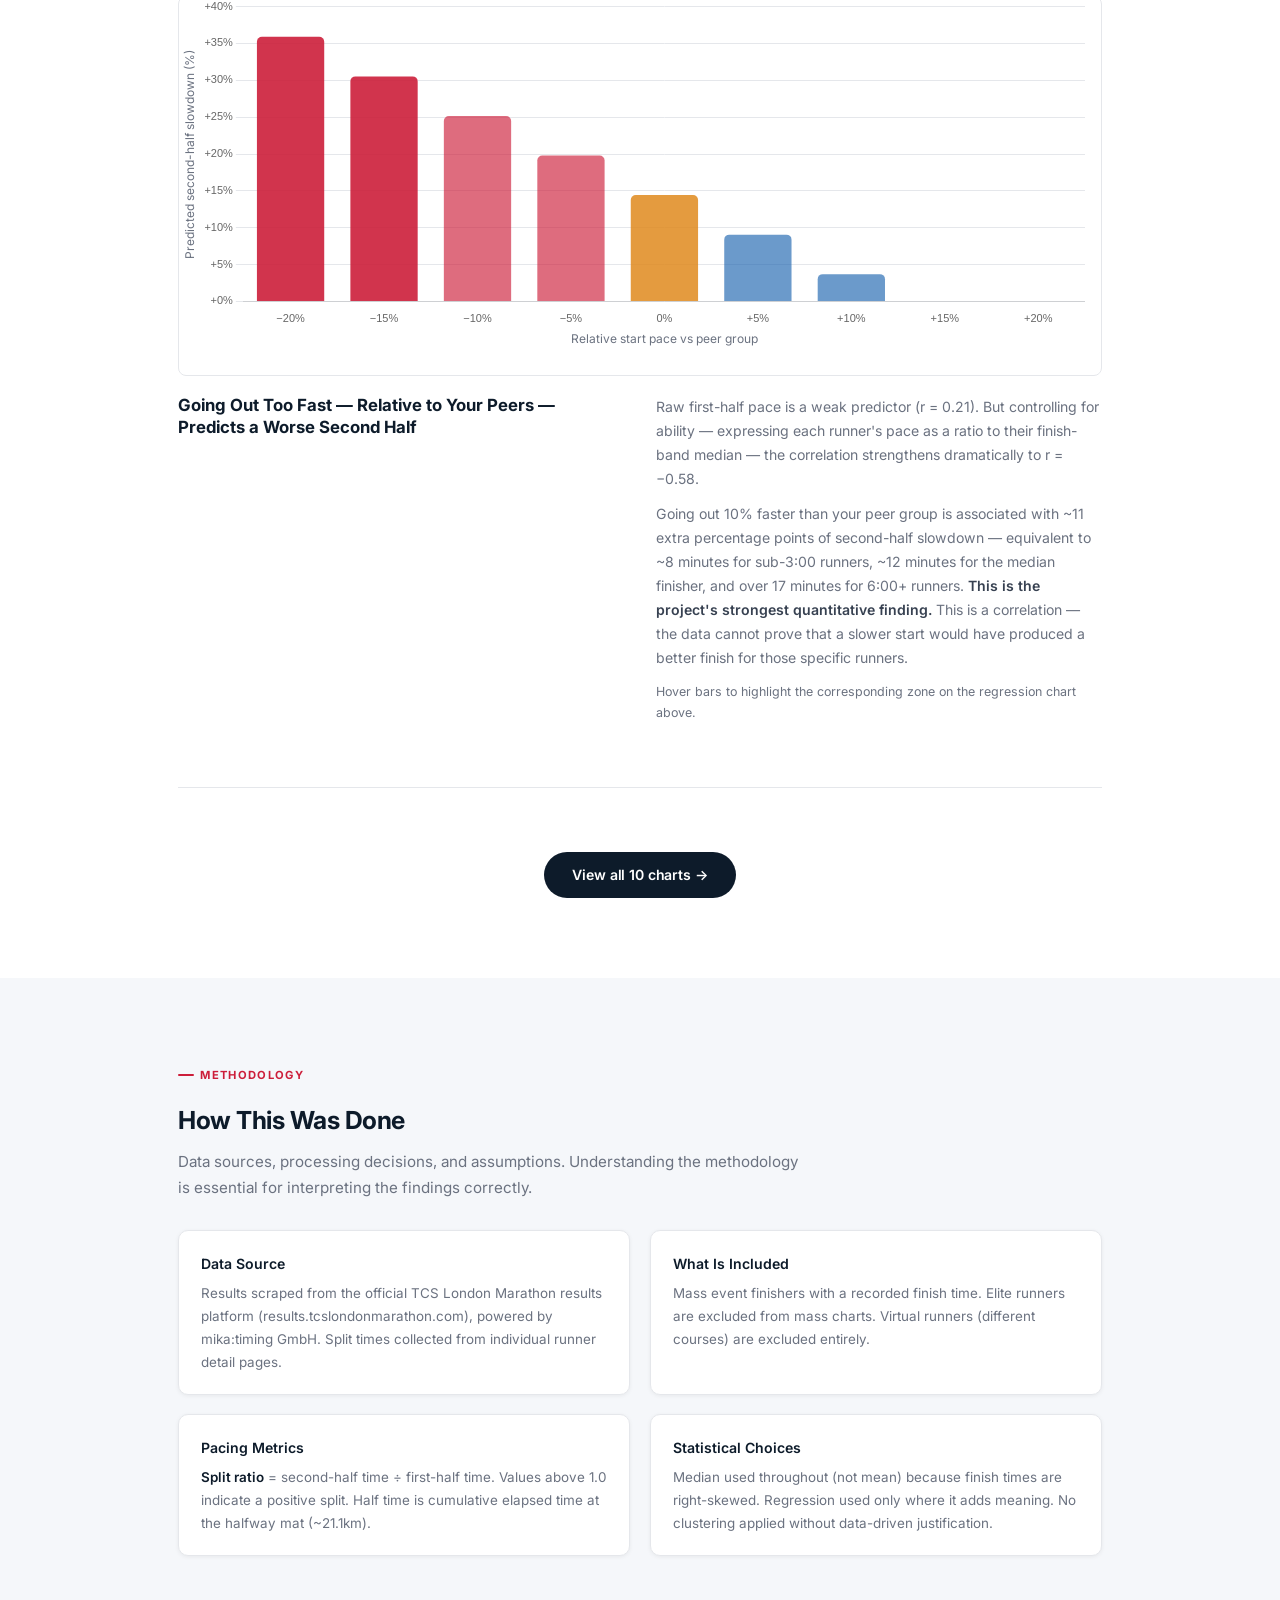
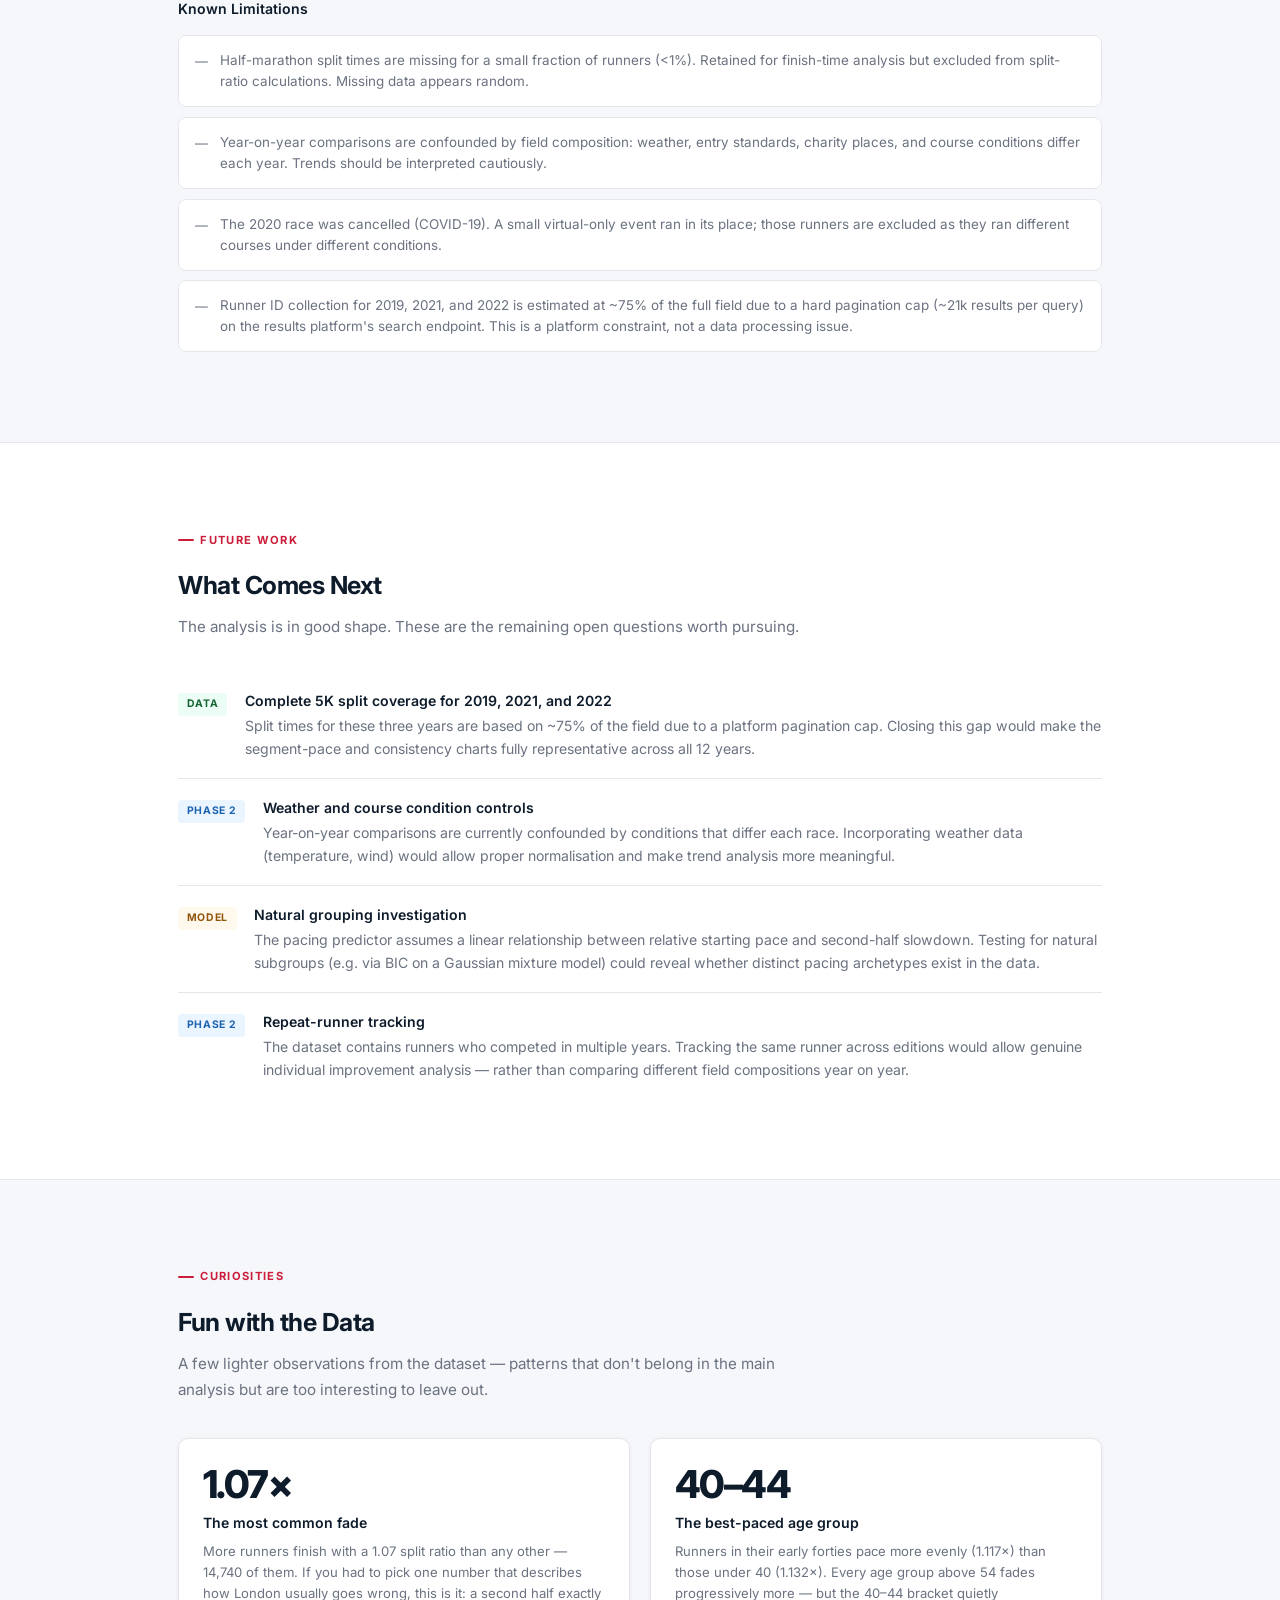
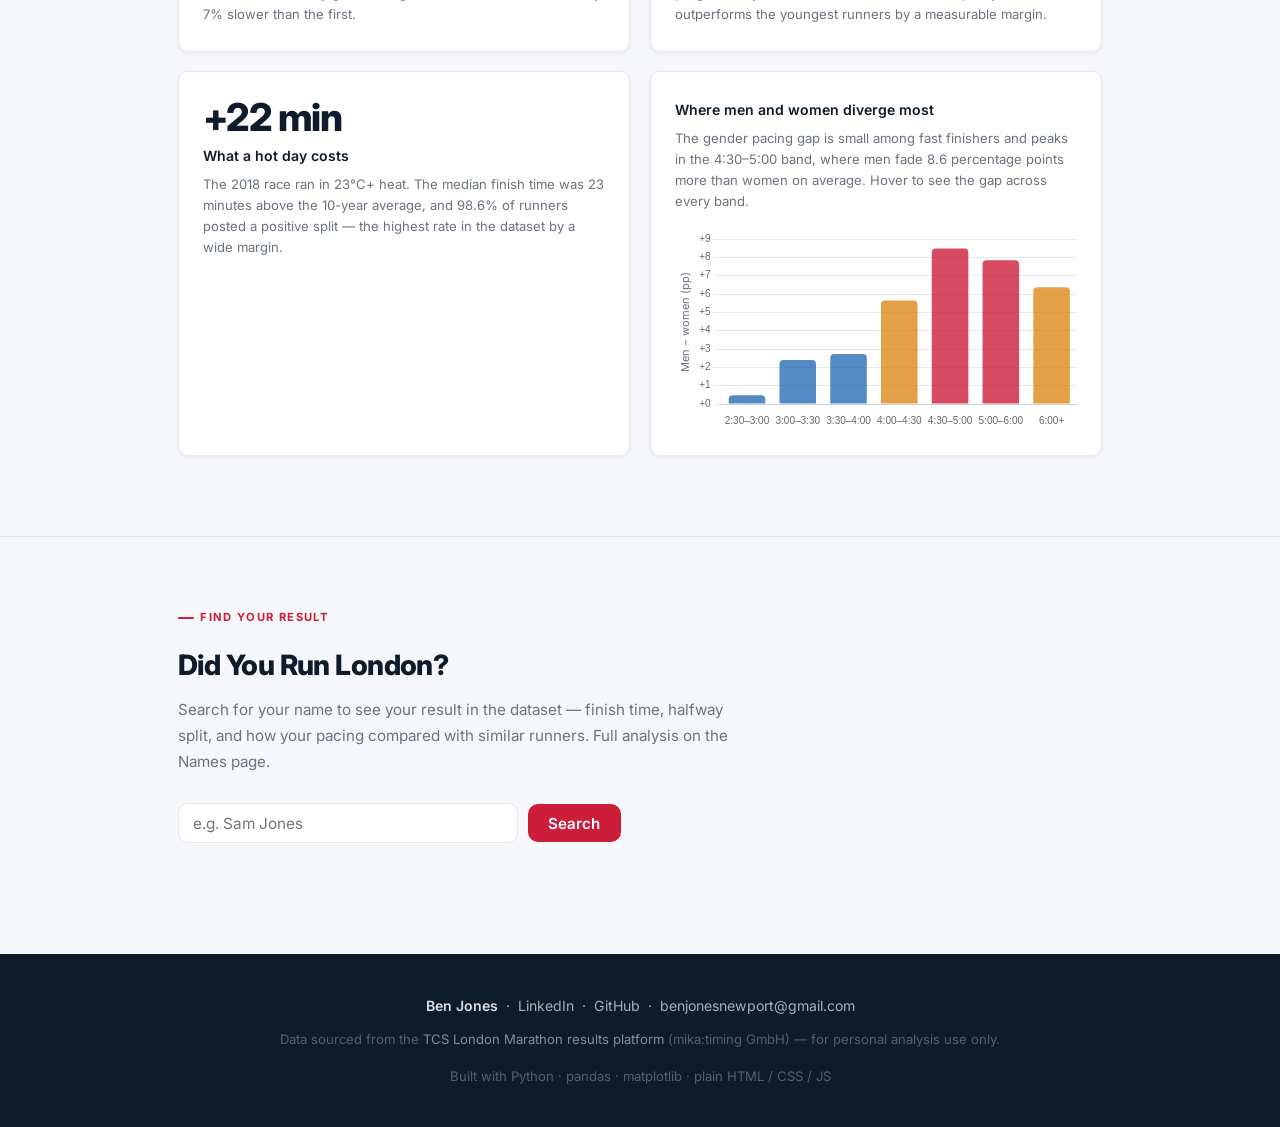
==== commit f0d99edd: "Add files via upload" ====
--- a/index.html
+++ b/index.html
@@ -45,11 +45,11 @@
   <div class="container">
     <div class="hero-eyebrow">
       <span class="hero-eyebrow-dot"></span>
-      Data Analysis &nbsp;·&nbsp; London Marathon &nbsp;·&nbsp; 390,000 Finishers
+      Data Analysis &nbsp;·&nbsp; London Marathon &nbsp;·&nbsp; 530,000 Finishers
     </div>
     <h1>Starting 10% Too Fast<br>Costs the Typical Runner<br>11 Minutes. Proven.</h1>
     <p class="hero-subtitle">
-      11 years. 390,000 finishers. One result stands out: how fast you start
+      12 years. 530,000 finishers. One result stands out: how fast you start
       <em>relative to your ability group</em> predicts your second-half collapse
       far more reliably than your raw pace. Here is the evidence.
     </p>
@@ -61,7 +61,7 @@
 
     <div class="hero-stats">
       <div class="hero-stat-item">
-        <span class="hero-stat-value" id="stat-runners">390k</span>
+        <span class="hero-stat-value" id="stat-runners">530k</span>
         <span class="hero-stat-label" id="stat-runners-lbl">Finishers analysed</span>
       </div>
       <div class="hero-stat-item">
@@ -86,21 +86,21 @@
     <div class="section-label">Background</div>
     <h2>What This Is</h2>
     <p>
-      390,000 finishers. 11 race years. One key question: does it matter <em>how</em> you pace the
+      530,000 finishers. 12 race years. One key question: does it matter <em>how</em> you pace the
       first half — not just <em>how fast?</em>
     </p>
     <p>
       The short answer is yes — and the effect is larger than most runners expect. Runners who start
-      10% faster than their ability-group peers lose an average of <strong>11 extra minutes</strong>
-      in the second half, compared to those who start evenly. That finding holds across every finish
-      band from sub-3:00 to 6:00+.
+      10% faster than their ability-group peers lose an average of <strong>12 extra minutes</strong>
+      in the second half, compared to those who start evenly — and more for slower runners: the cost
+      ranges from ~8 minutes for sub-3:00 runners to over 17 minutes for 6:00+ finishers.
     </p>
     <p>
       Built with Python and pandas for data engineering (scraping, cleaning, feature engineering),
       statistical regression in NumPy, and Chart.js for interactive visualisation.
       The key methodological choice: normalising each runner's first-half pace
       <em>relative to their finish-time peers</em> rather than using raw pace — this within-group
-      approach is what unlocks the r&nbsp;=&nbsp;−0.59 signal and makes the predictor
+      approach is what unlocks the r&nbsp;=&nbsp;−0.58 signal and makes the predictor
       meaningful across all ability levels.
     </p>
   </div>
@@ -111,13 +111,13 @@
   <div class="container">
     <div class="section-label">Key Findings</div>
     <h2>What the Data Shows</h2>
-    <p class="findings-intro">Six robust findings from 390,000 finishers (n&nbsp;=&nbsp;389,122 with complete split data) across 11 race years.</p>
+    <p class="findings-intro">Six robust findings from 530,000 finishers (n&nbsp;=&nbsp;528,206 with complete split data) across 12 race years.</p>
     <div class="findings-grid">
 
       <div class="finding-card">
         <div class="finding-number" id="find-positive">~95%</div>
         <div class="finding-title">Run a positive split</div>
-        <p class="finding-desc">The vast majority slow in the second half. Negative splits are genuinely rare — achieved by fewer than 6% of finishers.</p>
+        <p class="finding-desc">The vast majority slow in the second half. Negative splits are genuinely rare — achieved by fewer than 5.5% of finishers.</p>
       </div>
 
       <div class="finding-card">
@@ -135,7 +135,7 @@
       <div class="finding-card">
         <div class="finding-number" id="find-band-diff">—</div>
         <div class="finding-title">Split ratio gap: fast vs slow</div>
-        <p class="finding-desc">The pacing gap between the fastest and slowest finish bands is large and consistent across all 11 years.</p>
+        <p class="finding-desc">The pacing gap between the fastest and slowest finish bands is large and consistent across all 12 years.</p>
       </div>
 
       <div class="finding-card">
@@ -145,9 +145,15 @@
       </div>
 
       <div class="finding-card">
-        <div class="finding-number">11 min</div>
+        <div class="finding-number">~12 min</div>
         <div class="finding-title">Cost of starting 10% too fast</div>
-        <p class="finding-desc">Going out 10% faster than your ability group costs ~11 extra minutes in the second half. Raw pace is a weak predictor (r = 0.21) — relative pace is not (r = −0.59).</p>
+        <p class="finding-desc">Going out 10% faster than your ability group costs ~12 extra minutes in the second half for the median runner (more for slower finishers). Raw pace is a weak predictor (r = 0.21) — relative pace is not (r = −0.58).</p>
+      </div>
+
+      <div class="finding-card">
+        <div class="finding-number">−6%</div>
+        <div class="finding-title">The field has gotten faster</div>
+        <p class="finding-desc">A 4:00 finish beat 67% of the field in 2014. By 2024 it beat only 61% — the same time now places you 6 percentage points further back. The top-25% cutoff has dropped ~8 minutes since 2014.</p>
       </div>
 
     </div>
@@ -184,7 +190,7 @@
     <div class="section-label">Race Strategy Tool</div>
     <h2>Race Strategy Calculator</h2>
     <p class="calc-intro">
-      Based on the regression model (r = −0.59), this shows what the data observed for runners
+      Based on the regression model (r = −0.58), this shows what the data observed for runners
       who started at different paces relative to their ability group.
       Set your target time, adjust the slider, and see the predicted outcome.
     </p>
@@ -236,7 +242,7 @@
     </div>
 
     <p class="calc-footnote">
-      Based on linear regression across 390,000 finishers (r = −0.59, slope = −110 pp per unit relative pace).
+      Based on linear regression across 530,000 finishers (r = −0.58, slope = −107 pp per unit relative pace).
       Predictions are population averages — individual results vary with fitness, conditions, and nutrition.
       "Ability group" means runners who finished in the same time band as your target.
     </p>
@@ -292,7 +298,7 @@
           <p>
             Sub-3:00 runners show split ratios near 1.02–1.03. Runners finishing in
             5:00–6:00 hours regularly exceed 1.18–1.20. The gap is large and
-            consistent across all 11 years of data.
+            consistent across all 12 years of data.
           </p>
           <p>
             <strong>Caution:</strong> This is an association. Faster runners have greater
@@ -329,8 +335,9 @@
           </p>
           <p>
             Going out 10% faster than your peer group is associated with ~11 extra percentage
-            points of second-half slowdown. <strong>This is the project's strongest
-            quantitative finding.</strong> This is a correlation — the data cannot prove
+            points of second-half slowdown — equivalent to ~8 minutes for sub-3:00 runners,
+            ~12 minutes for the median finisher, and over 17 minutes for 6:00+ runners.
+            <strong>This is the project's strongest quantitative finding.</strong> This is a correlation — the data cannot prove
             that a slower start would have produced a better finish for those specific runners.
           </p>
           <p style="font-size:0.78rem; color:var(--text-muted); margin-top:0.5rem;">
@@ -411,7 +418,7 @@
           <strong>Complete 5K split coverage for 2019, 2021, and 2022</strong>
           Split times for these three years are based on ~75% of the field due to a platform
           pagination cap. Closing this gap would make the segment-pace and consistency charts
-          fully representative across all 11 years.
+          fully representative across all 12 years.
         </div>
       </li>
       <li>
@@ -484,6 +491,32 @@
   </div>
 </section>
 
+<!-- Find Your Result teaser -->
+<section id="find-your-result" class="fyr-section">
+  <div class="container">
+    <div class="section-label">Find Your Result</div>
+    <h2>Did You Run London?</h2>
+    <p class="fyr-intro">
+      Search for your name to see your result in the dataset — finish time, halfway split, and how your pacing compared with similar runners. Full analysis on the Names page.
+    </p>
+
+    <div class="fyr-form">
+      <input
+        type="text"
+        id="fyr-input"
+        class="fyr-input"
+        placeholder="e.g. Sam Jones"
+        autocomplete="off"
+        spellcheck="false"
+        maxlength="80"
+      />
+      <button id="fyr-btn" class="fyr-btn">Search</button>
+    </div>
+    <div id="fyr-msg" class="fyr-msg"></div>
+    <div id="fyr-results" class="fyr-results" hidden></div>
+  </div>
+</section>
+
 <!-- Footer -->
 <footer>
   <div class="container">
@@ -494,7 +527,7 @@
       &nbsp;·&nbsp;
       <a href="https://github.com/benjones1996" target="_blank" rel="noopener">GitHub</a>
       &nbsp;·&nbsp;
-      <a href="mailto:bjonesreselling@gmail.com">bjonesreselling@gmail.com</a>
+      <a href="mailto:benjonesnewport@gmail.com">benjonesnewport@gmail.com</a>
     </p>
     <p>
       Data sourced from the
@@ -506,11 +539,173 @@
 </footer>
 
 <script type="application/json" id="insights-data">
-{"split_distribution":{"pct_positive_split":94.9,"pct_negative_split":5.1,"median_split_ratio":1.1274,"n":389122,"histogram":[{"ratio":0.85,"count":19},{"ratio":0.86,"count":37},{"ratio":0.87,"count":38},{"ratio":0.88,"count":47},{"ratio":0.89,"count":69},{"ratio":0.9,"count":98},{"ratio":0.91,"count":154},{"ratio":0.92,"count":248},{"ratio":0.93,"count":352},{"ratio":0.94,"count":625},{"ratio":0.95,"count":1008},{"ratio":0.96,"count":1714},{"ratio":0.97,"count":2965},{"ratio":0.98,"count":4800},{"ratio":0.99,"count":7600},{"ratio":1.0,"count":10502},{"ratio":1.01,"count":12293},{"ratio":1.02,"count":13258},{"ratio":1.03,"count":13856},{"ratio":1.04,"count":14332},{"ratio":1.05,"count":14532},{"ratio":1.06,"count":14671},{"ratio":1.07,"count":14740},{"ratio":1.08,"count":14387},{"ratio":1.09,"count":14455},{"ratio":1.1,"count":14098},{"ratio":1.11,"count":13825},{"ratio":1.12,"count":13291},{"ratio":1.13,"count":13115},{"ratio":1.14,"count":12786},{"ratio":1.15,"count":12232},{"ratio":1.16,"count":11892},{"ratio":1.17,"count":11217},{"ratio":1.18,"count":10623},{"ratio":1.19,"count":10134},{"ratio":1.2,"count":9545},{"ratio":1.21,"count":8847},{"ratio":1.22,"count":8367},{"ratio":1.23,"count":7500},{"ratio":1.24,"count":7171},{"ratio":1.25,"count":6636},{"ratio":1.26,"count":6064},{"ratio":1.27,"count":5468},{"ratio":1.28,"count":4882},{"ratio":1.29,"count":4585},{"ratio":1.3,"count":4063},{"ratio":1.31,"count":3564},{"ratio":1.32,"count":3244},{"ratio":1.33,"count":3012},{"ratio":1.34,"count":2654},{"ratio":1.35,"count":2438},{"ratio":1.36,"count":2188},{"ratio":1.37,"count":1951},{"ratio":1.38,"count":1703},{"ratio":1.39,"count":1505},{"ratio":1.4,"count":1412},{"ratio":1.41,"count":1249},{"ratio":1.42,"count":1179},{"ratio":1.43,"count":978},{"ratio":1.44,"count":813},{"ratio":1.45,"count":803},{"ratio":1.46,"count":703},{"ratio":1.47,"count":672},{"ratio":1.48,"count":545},{"ratio":1.49,"count":506},{"ratio":1.5,"count":442},{"ratio":1.51,"count":432},{"ratio":1.52,"count":363},{"ratio":1.53,"count":293},{"ratio":1.54,"count":283},{"ratio":1.55,"count":261},{"ratio":1.56,"count":239},{"ratio":1.57,"count":208},{"ratio":1.58,"count":205},{"ratio":1.59,"count":168},{"ratio":1.6,"count":168},{"ratio":1.61,"count":110},{"ratio":1.62,"count":140},{"ratio":1.63,"count":120},{"ratio":1.64,"count":112},{"ratio":1.65,"count":104},{"ratio":1.66,"count":93},{"ratio":1.67,"count":72},{"ratio":1.68,"count":88},{"ratio":1.69,"count":73},{"ratio":1.7,"count":62},{"ratio":1.71,"count":56},{"ratio":1.72,"count":56},{"ratio":1.73,"count":46},{"ratio":1.74,"count":31},{"ratio":1.75,"count":42},{"ratio":1.76,"count":45},{"ratio":1.77,"count":38},{"ratio":1.78,"count":33},{"ratio":1.79,"count":29},{"ratio":1.8,"count":30}]},"split_by_band":{"split_ratio_fastest_band":1.0273,"split_ratio_slowest_band":1.197,"by_band":[{"band":"Sub-2:30","median":1.0273,"q25":1.0102,"q75":1.0499,"count":736},{"band":"2:30\u20133:00","median":1.0334,"q25":1.0099,"q75":1.0681,"count":18701},{"band":"3:00\u20133:30","median":1.0605,"q25":1.023,"q75":1.1117,"count":41297},{"band":"3:30\u20134:00","median":1.0744,"q25":1.031,"q75":1.135,"count":71201},{"band":"4:00\u20134:30","median":1.1206,"q25":1.064,"q75":1.1927,"count":71554},{"band":"4:30\u20135:00","median":1.1574,"q25":1.0912,"q75":1.2403,"count":69539},{"band":"5:00\u20136:00","median":1.1965,"q25":1.1324,"q75":1.2747,"count":82035},{"band":"6:00+","median":1.197,"q25":1.1324,"q75":1.2791,"count":34387}]},"segment_paces":{"worst_slowdown_segment":"30\u201335K","worst_slowdown_sec_per_km":26.2},"pace_vs_slowdown":{"regression_slope":0.0342,"regression_r":0.214,"interpretation":"For each 10 sec/km slower first-half pace, the typical runner's second-half slowdown increases by 0.34 percentage points."},"yearly_trends":{"years_covered":[2014,2015,2016,2017,2018,2019,2021,2022,2023,2024,2025],"total_finishers_analysed":390466,"median_finish_sec":16003,"by_year":[{"year":2014,"median_finish_sec":15942,"pct_positive":95.7,"finishers":35880},{"year":2015,"median_finish_sec":15542,"pct_positive":92.0,"finishers":37597},{"year":2016,"median_finish_sec":15641,"pct_positive":92.4,"finishers":38939},{"year":2017,"median_finish_sec":15995,"pct_positive":95.2,"finishers":39282},{"year":2018,"median_finish_sec":17262,"pct_positive":98.6,"finishers":40096},{"year":2019,"median_finish_sec":15881,"pct_positive":95.0,"finishers":42561},{"year":2021,"median_finish_sec":15855,"pct_positive":95.5,"finishers":35889},{"year":2022,"median_finish_sec":16220,"pct_positive":95.2,"finishers":40618},{"year":2023,"median_finish_sec":15625,"pct_positive":92.0,"finishers":24354},{"year":2024,"median_finish_sec":15556,"pct_positive":91.5,"finishers":26919},{"year":2025,"median_finish_sec":16444,"pct_positive":95.9,"finishers":28331}]},"pacing_consistency":{"pacing_cv_r":0.941},"pacing_predictor":{"regression_r":-0.585,"regression_slope":-110.0971,"predicted_slowdown_even":14.73,"extra_slowdown_per_10pct_fast":-11.01,"interpretation":"Running 10% faster than your ability-group median in the first half is associated with 11.0 extra percentage points of second-half slowdown (r=-0.58)."},"age_by_band":{"age_band_heatmap_produced":true},"gender_pacing":{"median_split_ratio_men":1.1363,"median_split_ratio_women":1.1181,"n_men":232315,"n_women":157135,"by_band":[{"band":"Sub-2:30","men":1.0273,"n_men":736,"women":null,"n_women":0},{"band":"2:30\u20133:00","men":1.0338,"n_men":17680,"women":1.0289,"n_women":1021},{"band":"3:00\u20133:30","men":1.0669,"n_men":32566,"women":1.042,"n_women":8731},{"band":"3:30\u20134:00","men":1.0853,"n_men":48299,"women":1.0575,"n_women":22902},{"band":"4:00\u20134:30","men":1.1459,"n_men":44465,"women":1.0889,"n_women":27089},{"band":"4:30\u20135:00","men":1.2029,"n_men":38374,"women":1.1171,"n_women":31165},{"band":"5:00\u20136:00","men":1.2432,"n_men":38037,"women":1.1649,"n_women":43998},{"band":"6:00+","men":1.2416,"n_men":12158,"women":1.1767,"n_women":22229}]},"age_pacing":{"median_split_ratio_18_39":1.1318,"median_split_ratio_70plus":1.1579,"by_age":[{"age":"18-39","median":1.1318,"q25":1.0598,"q75":1.2211,"count":194832},{"age":"40-44","median":1.117,"q25":1.0523,"q75":1.2004,"count":64958},{"age":"45-49","median":1.1193,"q25":1.0557,"q75":1.2012,"count":53610},{"age":"50-54","median":1.1249,"q25":1.0607,"q75":1.2053,"count":38700},{"age":"55-59","median":1.1343,"q25":1.0693,"q75":1.2125,"count":20199},{"age":"60-64","median":1.138,"q25":1.0723,"q75":1.2169,"count":10330},{"age":"65-69","median":1.1367,"q25":1.0726,"q75":1.2184,"count":4277},{"age":"70+","median":1.1579,"q25":1.0905,"q75":1.2343,"count":2435}]},"gender_breakdown":{"men":{"n":232813,"pct_positive_split":94.5,"median_finish_sec":15111,"median_split_ratio":1.1361,"histogram":[{"ratio":0.85,"count":10},{"ratio":0.86,"count":24},{"ratio":0.87,"count":27},{"ratio":0.88,"count":29},{"ratio":0.89,"count":43},{"ratio":0.9,"count":56},{"ratio":0.91,"count":99},{"ratio":0.92,"count":146},{"ratio":0.93,"count":229},{"ratio":0.94,"count":388},{"ratio":0.95,"count":579},{"ratio":0.96,"count":1016},{"ratio":0.97,"count":1818},{"ratio":0.98,"count":2997},{"ratio":0.99,"count":4752},{"ratio":1.0,"count":6574},{"ratio":1.01,"count":7525},{"ratio":1.02,"count":7956},{"ratio":1.03,"count":8181},{"ratio":1.04,"count":8359},{"ratio":1.05,"count":8136},{"ratio":1.06,"count":8133},{"ratio":1.07,"count":8033},{"ratio":1.08,"count":7603},{"ratio":1.09,"count":7612},{"ratio":1.1,"count":7370},{"ratio":1.11,"count":7231},{"ratio":1.12,"count":6849},{"ratio":1.13,"count":6792},{"ratio":1.14,"count":6647},{"ratio":1.15,"count":6398},{"ratio":1.16,"count":6364},{"ratio":1.17,"count":6112},{"ratio":1.18,"count":5953},{"ratio":1.19,"count":5743},{"ratio":1.2,"count":5630},{"ratio":1.21,"count":5369},{"ratio":1.22,"count":5142},{"ratio":1.23,"count":4737},{"ratio":1.24,"count":4709},{"ratio":1.25,"count":4430},{"ratio":1.26,"count":4129},{"ratio":1.27,"count":3810},{"ratio":1.28,"count":3435},{"ratio":1.29,"count":3349},{"ratio":1.3,"count":2970},{"ratio":1.31,"count":2656},{"ratio":1.32,"count":2461},{"ratio":1.33,"count":2319},{"ratio":1.34,"count":2050},{"ratio":1.35,"count":1862},{"ratio":1.36,"count":1718},{"ratio":1.37,"count":1535},{"ratio":1.38,"count":1334},{"ratio":1.39,"count":1196},{"ratio":1.4,"count":1156},{"ratio":1.41,"count":1035},{"ratio":1.42,"count":943},{"ratio":1.43,"count":808},{"ratio":1.44,"count":691},{"ratio":1.45,"count":696},{"ratio":1.46,"count":583},{"ratio":1.47,"count":555},{"ratio":1.48,"count":465},{"ratio":1.49,"count":430},{"ratio":1.5,"count":373},{"ratio":1.51,"count":366},{"ratio":1.52,"count":301},{"ratio":1.53,"count":251},{"ratio":1.54,"count":236},{"ratio":1.55,"count":220},{"ratio":1.56,"count":211},{"ratio":1.57,"count":176},{"ratio":1.58,"count":173},{"ratio":1.59,"count":134},{"ratio":1.6,"count":143},{"ratio":1.61,"count":92},{"ratio":1.62,"count":123},{"ratio":1.63,"count":104},{"ratio":1.64,"count":97},{"ratio":1.65,"count":88},{"ratio":1.66,"count":78},{"ratio":1.67,"count":62},{"ratio":1.68,"count":71},{"ratio":1.69,"count":64},{"ratio":1.7,"count":48},{"ratio":1.71,"count":51},{"ratio":1.72,"count":50},{"ratio":1.73,"count":38},{"ratio":1.74,"count":22},{"ratio":1.75,"count":33},{"ratio":1.76,"count":37},{"ratio":1.77,"count":32},{"ratio":1.78,"count":32},{"ratio":1.79,"count":24},{"ratio":1.8,"count":27}],"by_band":[{"band":"Sub-2:30","median":1.0273,"q25":1.0102,"q75":1.0499,"count":736},{"band":"2:30\u20133:00","median":1.0338,"q25":1.0101,"q75":1.0689,"count":17680},{"band":"3:00\u20133:30","median":1.0669,"q25":1.0264,"q75":1.1216,"count":32566},{"band":"3:30\u20134:00","median":1.0853,"q25":1.0366,"q75":1.1548,"count":48299},{"band":"4:00\u20134:30","median":1.1459,"q25":1.0813,"q75":1.2225,"count":44465},{"band":"4:30\u20135:00","median":1.2029,"q25":1.126,"q75":1.2875,"count":38374},{"band":"5:00\u20136:00","median":1.2432,"q25":1.1715,"q75":1.327,"count":38037},{"band":"6:00+","median":1.2416,"q25":1.1657,"q75":1.3404,"count":12158}]},"women":{"n":157653,"pct_positive_split":94.8,"median_finish_sec":17317,"median_split_ratio":1.1181,"histogram":[{"ratio":0.85,"count":9},{"ratio":0.86,"count":13},{"ratio":0.87,"count":11},{"ratio":0.88,"count":18},{"ratio":0.89,"count":26},{"ratio":0.9,"count":42},{"ratio":0.91,"count":55},{"ratio":0.92,"count":102},{"ratio":0.93,"count":123},{"ratio":0.94,"count":237},{"ratio":0.95,"count":429},{"ratio":0.96,"count":698},{"ratio":0.97,"count":1147},{"ratio":0.98,"count":1803},{"ratio":0.99,"count":2848},{"ratio":1.0,"count":3928},{"ratio":1.01,"count":4768},{"ratio":1.02,"count":5302},{"ratio":1.03,"count":5675},{"ratio":1.04,"count":5973},{"ratio":1.05,"count":6396},{"ratio":1.06,"count":6538},{"ratio":1.07,"count":6707},{"ratio":1.08,"count":6784},{"ratio":1.09,"count":6843},{"ratio":1.1,"count":6728},{"ratio":1.11,"count":6594},{"ratio":1.12,"count":6442},{"ratio":1.13,"count":6323},{"ratio":1.14,"count":6139},{"ratio":1.15,"count":5834},{"ratio":1.16,"count":5528},{"ratio":1.17,"count":5105},{"ratio":1.18,"count":4670},{"ratio":1.19,"count":4391},{"ratio":1.2,"count":3915},{"ratio":1.21,"count":3478},{"ratio":1.22,"count":3225},{"ratio":1.23,"count":2763},{"ratio":1.24,"count":2462},{"ratio":1.25,"count":2206},{"ratio":1.26,"count":1935},{"ratio":1.27,"count":1658},{"ratio":1.28,"count":1447},{"ratio":1.29,"count":1236},{"ratio":1.3,"count":1093},{"ratio":1.31,"count":908},{"ratio":1.32,"count":783},{"ratio":1.33,"count":693},{"ratio":1.34,"count":604},{"ratio":1.35,"count":576},{"ratio":1.36,"count":470},{"ratio":1.37,"count":416},{"ratio":1.38,"count":369},{"ratio":1.39,"count":309},{"ratio":1.4,"count":256},{"ratio":1.41,"count":214},{"ratio":1.42,"count":236},{"ratio":1.43,"count":170},{"ratio":1.44,"count":122},{"ratio":1.45,"count":107},{"ratio":1.46,"count":120},{"ratio":1.47,"count":117},{"ratio":1.48,"count":80},{"ratio":1.49,"count":76},{"ratio":1.5,"count":69},{"ratio":1.51,"count":66},{"ratio":1.52,"count":62},{"ratio":1.53,"count":42},{"ratio":1.54,"count":47},{"ratio":1.55,"count":41},{"ratio":1.56,"count":28},{"ratio":1.57,"count":32},{"ratio":1.58,"count":32},{"ratio":1.59,"count":34},{"ratio":1.6,"count":25},{"ratio":1.61,"count":18},{"ratio":1.62,"count":17},{"ratio":1.63,"count":16},{"ratio":1.64,"count":15},{"ratio":1.65,"count":16},{"ratio":1.66,"count":15},{"ratio":1.67,"count":10},{"ratio":1.68,"count":17},{"ratio":1.69,"count":9},{"ratio":1.7,"count":14},{"ratio":1.71,"count":5},{"ratio":1.72,"count":6},{"ratio":1.73,"count":8},{"ratio":1.74,"count":9},{"ratio":1.75,"count":9},{"ratio":1.76,"count":8},{"ratio":1.77,"count":6},{"ratio":1.78,"count":1},{"ratio":1.79,"count":5},{"ratio":1.8,"count":3}],"by_band":[{"band":"2:30\u20133:00","median":1.0289,"q25":1.0069,"q75":1.0583,"count":1021},{"band":"3:00\u20133:30","median":1.042,"q25":1.0139,"q75":1.0796,"count":8731},{"band":"3:30\u20134:00","median":1.0575,"q25":1.0233,"q75":1.1006,"count":22902},{"band":"4:00\u20134:30","median":1.0889,"q25":1.0458,"q75":1.1417,"count":27089},{"band":"4:30\u20135:00","median":1.1171,"q25":1.0671,"q75":1.1749,"count":31165},{"band":"5:00\u20136:00","median":1.1649,"q25":1.1108,"q75":1.2258,"count":43998},{"band":"6:00+","median":1.1767,"q25":1.1207,"q75":1.2476,"count":22229}]}}}
+{"split_distribution": {"pct_positive_split": 94.6, "pct_negative_split": 5.4, "median_split_ratio": 1.124, "n": 527713, "histogram": [{"ratio": 0.85, "count": 26}, {"ratio": 0.86, "count": 47}, {"ratio": 0.87, "count": 52}, {"ratio": 0.88, "count": 63}, {"ratio": 0.89, "count": 106}, {"ratio": 0.9, "count": 131}, {"ratio": 0.91, "count": 211}, {"ratio": 0.92, "count": 343}, {"ratio": 0.93, "count": 490}, {"ratio": 0.94, "count": 862}, {"ratio": 0.95, "count": 1459}, {"ratio": 0.96, "count": 2460}, {"ratio": 0.97, "count": 4193}, {"ratio": 0.98, "count": 6833}, {"ratio": 0.99, "count": 11065}, {"ratio": 1.0, "count": 15083}, {"ratio": 1.01, "count": 17394}, {"ratio": 1.02, "count": 18666}, {"ratio": 1.03, "count": 19328}, {"ratio": 1.04, "count": 19818}, {"ratio": 1.05, "count": 19997}, {"ratio": 1.06, "count": 20227}, {"ratio": 1.07, "count": 20198}, {"ratio": 1.08, "count": 19664}, {"ratio": 1.09, "count": 19662}, {"ratio": 1.1, "count": 19297}, {"ratio": 1.11, "count": 18757}, {"ratio": 1.12, "count": 18207}, {"ratio": 1.13, "count": 17695}, {"ratio": 1.14, "count": 17286}, {"ratio": 1.15, "count": 16500}, {"ratio": 1.16, "count": 15833}, {"ratio": 1.17, "count": 15065}, {"ratio": 1.18, "count": 14247}, {"ratio": 1.19, "count": 13585}, {"ratio": 1.2, "count": 12709}, {"ratio": 1.21, "count": 11783}, {"ratio": 1.22, "count": 11171}, {"ratio": 1.23, "count": 9973}, {"ratio": 1.24, "count": 9342}, {"ratio": 1.25, "count": 8636}, {"ratio": 1.26, "count": 7981}, {"ratio": 1.27, "count": 7209}, {"ratio": 1.28, "count": 6448}, {"ratio": 1.29, "count": 5923}, {"ratio": 1.3, "count": 5248}, {"ratio": 1.31, "count": 4593}, {"ratio": 1.32, "count": 4197}, {"ratio": 1.33, "count": 3896}, {"ratio": 1.34, "count": 3475}, {"ratio": 1.35, "count": 3140}, {"ratio": 1.36, "count": 2799}, {"ratio": 1.37, "count": 2525}, {"ratio": 1.38, "count": 2200}, {"ratio": 1.39, "count": 1945}, {"ratio": 1.4, "count": 1839}, {"ratio": 1.41, "count": 1602}, {"ratio": 1.42, "count": 1498}, {"ratio": 1.43, "count": 1240}, {"ratio": 1.44, "count": 1066}, {"ratio": 1.45, "count": 1035}, {"ratio": 1.46, "count": 908}, {"ratio": 1.47, "count": 860}, {"ratio": 1.48, "count": 693}, {"ratio": 1.49, "count": 642}, {"ratio": 1.5, "count": 572}, {"ratio": 1.51, "count": 533}, {"ratio": 1.52, "count": 475}, {"ratio": 1.53, "count": 371}, {"ratio": 1.54, "count": 371}, {"ratio": 1.55, "count": 330}, {"ratio": 1.56, "count": 306}, {"ratio": 1.57, "count": 276}, {"ratio": 1.58, "count": 259}, {"ratio": 1.59, "count": 211}, {"ratio": 1.6, "count": 208}, {"ratio": 1.61, "count": 156}, {"ratio": 1.62, "count": 177}, {"ratio": 1.63, "count": 161}, {"ratio": 1.64, "count": 143}, {"ratio": 1.65, "count": 130}, {"ratio": 1.66, "count": 127}, {"ratio": 1.67, "count": 99}, {"ratio": 1.68, "count": 115}, {"ratio": 1.69, "count": 91}, {"ratio": 1.7, "count": 76}, {"ratio": 1.71, "count": 76}, {"ratio": 1.72, "count": 76}, {"ratio": 1.73, "count": 57}, {"ratio": 1.74, "count": 41}, {"ratio": 1.75, "count": 55}, {"ratio": 1.76, "count": 58}, {"ratio": 1.77, "count": 53}, {"ratio": 1.78, "count": 42}, {"ratio": 1.79, "count": 42}, {"ratio": 1.8, "count": 46}]}, "split_by_band": {"split_ratio_fastest_band": 1.0255, "split_ratio_slowest_band": 1.1919, "by_band": [{"band": "Sub-2:30", "median": 1.0255, "q25": 1.0085, "q75": 1.0473, "count": 1177}, {"band": "2:30–3:00", "median": 1.0322, "q25": 1.009, "q75": 1.0662, "count": 26349}, {"band": "3:00–3:30", "median": 1.0576, "q25": 1.0209, "q75": 1.1085, "count": 56689}, {"band": "3:30–4:00", "median": 1.0722, "q25": 1.0296, "q75": 1.1322, "count": 96422}, {"band": "4:00–4:30", "median": 1.1184, "q25": 1.0628, "q75": 1.1901, "count": 95325}, {"band": "4:30–5:00", "median": 1.1548, "q25": 1.0891, "q75": 1.2369, "count": 92287}, {"band": "5:00–6:00", "median": 1.1918, "q25": 1.1279, "q75": 1.2691, "count": 110728}, {"band": "6:00+", "median": 1.1919, "q25": 1.1278, "q75": 1.2747, "count": 49229}]}, "segment_paces": {"worst_slowdown_segment": "30–35K", "worst_slowdown_sec_per_km": 26.2}, "pace_vs_slowdown": {"regression_slope": 0.0336, "regression_r": 0.217, "interpretation": "For each 10 sec/km slower first-half pace, the typical runner's second-half slowdown increases by 0.34 percentage points."}, "yearly_trends": {"years_covered": [2014, 2015, 2016, 2017, 2018, 2019, 2021, 2022, 2023, 2024, 2025, 2026], "total_finishers_analysed": 529776, "median_finish_sec": 16000, "by_year": [{"year": 2014, "median_finish_sec": 15942, "pct_positive": 95.7, "finishers": 35880}, {"year": 2015, "median_finish_sec": 15542, "pct_positive": 92.0, "finishers": 37597}, {"year": 2016, "median_finish_sec": 15641, "pct_positive": 92.4, "finishers": 38939}, {"year": 2017, "median_finish_sec": 15995, "pct_positive": 95.2, "finishers": 39282}, {"year": 2018, "median_finish_sec": 17262, "pct_positive": 98.6, "finishers": 40096}, {"year": 2019, "median_finish_sec": 15881, "pct_positive": 95.0, "finishers": 42561}, {"year": 2021, "median_finish_sec": 15855, "pct_positive": 95.5, "finishers": 35889}, {"year": 2022, "median_finish_sec": 16220, "pct_positive": 95.2, "finishers": 40618}, {"year": 2023, "median_finish_sec": 15626, "pct_positive": 92.0, "finishers": 48707}, {"year": 2024, "median_finish_sec": 15556, "pct_positive": 91.5, "finishers": 53837}, {"year": 2025, "median_finish_sec": 16444, "pct_positive": 96.1, "finishers": 56660}, {"year": 2026, "median_finish_sec": 16124, "pct_positive": 93.4, "finishers": 59710}]}, "pacing_consistency": {"pacing_cv_r": 0.941}, "pacing_predictor": {"regression_r": -0.577, "regression_slope": -107.3318, "predicted_slowdown_even": 14.43, "extra_slowdown_per_10pct_fast": -10.73, "interpretation": "Running 10% faster than your ability-group median in the first half is associated with 10.7 extra percentage points of second-half slowdown (r=-0.58)."}, "age_by_band": {"age_band_heatmap_produced": true}, "gender_pacing": {"median_split_ratio_men": 1.1329, "median_split_ratio_women": 1.1151, "n_men": 311270, "n_women": 216936, "by_band": [{"band": "Sub-2:30", "men": 1.0255, "n_men": 1177, "women": null, "n_women": 0}, {"band": "2:30–3:00", "men": 1.0326, "n_men": 24741, "women": 1.0278, "n_women": 1608}, {"band": "3:00–3:30", "men": 1.0643, "n_men": 43775, "women": 1.0403, "n_women": 12914}, {"band": "3:30–4:00", "men": 1.0829, "n_men": 64590, "women": 1.0556, "n_women": 31832}, {"band": "4:00–4:30", "men": 1.144, "n_men": 58676, "women": 1.0876, "n_women": 36649}, {"band": "4:30–5:00", "men": 1.2003, "n_men": 50407, "women": 1.1155, "n_women": 41880}, {"band": "5:00–6:00", "men": 1.2389, "n_men": 50651, "women": 1.1605, "n_women": 60077}, {"band": "6:00+", "men": 1.2362, "n_men": 17253, "women": 1.1725, "n_women": 31976}]}, "age_pacing": {"median_split_ratio_18_39": 1.1271, "median_split_ratio_70plus": 1.1541, "by_age": [{"age": "18-39", "median": 1.1271, "q25": 1.0563, "q75": 1.2154, "count": 264453}, {"age": "40-44", "median": 1.1149, "q25": 1.0508, "q75": 1.1979, "count": 85027}, {"age": "45-49", "median": 1.1174, "q25": 1.054, "q75": 1.1985, "count": 71298}, {"age": "50-54", "median": 1.1226, "q25": 1.0587, "q75": 1.203, "count": 53368}, {"age": "55-59", "median": 1.1317, "q25": 1.0668, "q75": 1.2092, "count": 29016}, {"age": "60-64", "median": 1.1335, "q25": 1.0702, "q75": 1.2128, "count": 15237}, {"age": "65-69", "median": 1.1346, "q25": 1.0716, "q75": 1.215, "count": 6231}, {"age": "70+", "median": 1.1541, "q25": 1.0882, "q75": 1.2313, "count": 3400}]}, "gender_breakdown": {"men": {"n": 312019, "pct_positive_split": 94.2, "median_finish_sec": 15078, "median_split_ratio": 1.1328, "histogram": [{"ratio": 0.85, "count": 14}, {"ratio": 0.86, "count": 29}, {"ratio": 0.87, "count": 33}, {"ratio": 0.88, "count": 37}, {"ratio": 0.89, "count": 64}, {"ratio": 0.9, "count": 72}, {"ratio": 0.91, "count": 132}, {"ratio": 0.92, "count": 194}, {"ratio": 0.93, "count": 310}, {"ratio": 0.94, "count": 515}, {"ratio": 0.95, "count": 827}, {"ratio": 0.96, "count": 1440}, {"ratio": 0.97, "count": 2516}, {"ratio": 0.98, "count": 4207}, {"ratio": 0.99, "count": 6822}, {"ratio": 1.0, "count": 9354}, {"ratio": 1.01, "count": 10495}, {"ratio": 1.02, "count": 11032}, {"ratio": 1.03, "count": 11236}, {"ratio": 1.04, "count": 11375}, {"ratio": 1.05, "count": 11061}, {"ratio": 1.06, "count": 11016}, {"ratio": 1.07, "count": 10791}, {"ratio": 1.08, "count": 10261}, {"ratio": 1.09, "count": 10185}, {"ratio": 1.1, "count": 9889}, {"ratio": 1.11, "count": 9658}, {"ratio": 1.12, "count": 9230}, {"ratio": 1.13, "count": 9045}, {"ratio": 1.14, "count": 8873}, {"ratio": 1.15, "count": 8558}, {"ratio": 1.16, "count": 8440}, {"ratio": 1.17, "count": 8162}, {"ratio": 1.18, "count": 7899}, {"ratio": 1.19, "count": 7695}, {"ratio": 1.2, "count": 7433}, {"ratio": 1.21, "count": 7139}, {"ratio": 1.22, "count": 6846}, {"ratio": 1.23, "count": 6321}, {"ratio": 1.24, "count": 6107}, {"ratio": 1.25, "count": 5738}, {"ratio": 1.26, "count": 5458}, {"ratio": 1.27, "count": 4977}, {"ratio": 1.28, "count": 4528}, {"ratio": 1.29, "count": 4322}, {"ratio": 1.3, "count": 3837}, {"ratio": 1.31, "count": 3431}, {"ratio": 1.32, "count": 3183}, {"ratio": 1.33, "count": 2980}, {"ratio": 1.34, "count": 2648}, {"ratio": 1.35, "count": 2413}, {"ratio": 1.36, "count": 2192}, {"ratio": 1.37, "count": 1990}, {"ratio": 1.38, "count": 1716}, {"ratio": 1.39, "count": 1540}, {"ratio": 1.4, "count": 1488}, {"ratio": 1.41, "count": 1310}, {"ratio": 1.42, "count": 1193}, {"ratio": 1.43, "count": 1028}, {"ratio": 1.44, "count": 909}, {"ratio": 1.45, "count": 898}, {"ratio": 1.46, "count": 763}, {"ratio": 1.47, "count": 714}, {"ratio": 1.48, "count": 579}, {"ratio": 1.49, "count": 539}, {"ratio": 1.5, "count": 479}, {"ratio": 1.51, "count": 449}, {"ratio": 1.52, "count": 383}, {"ratio": 1.53, "count": 312}, {"ratio": 1.54, "count": 311}, {"ratio": 1.55, "count": 276}, {"ratio": 1.56, "count": 269}, {"ratio": 1.57, "count": 231}, {"ratio": 1.58, "count": 219}, {"ratio": 1.59, "count": 169}, {"ratio": 1.6, "count": 174}, {"ratio": 1.61, "count": 126}, {"ratio": 1.62, "count": 150}, {"ratio": 1.63, "count": 138}, {"ratio": 1.64, "count": 121}, {"ratio": 1.65, "count": 108}, {"ratio": 1.66, "count": 105}, {"ratio": 1.67, "count": 86}, {"ratio": 1.68, "count": 96}, {"ratio": 1.69, "count": 78}, {"ratio": 1.7, "count": 57}, {"ratio": 1.71, "count": 69}, {"ratio": 1.72, "count": 69}, {"ratio": 1.73, "count": 47}, {"ratio": 1.74, "count": 29}, {"ratio": 1.75, "count": 43}, {"ratio": 1.76, "count": 48}, {"ratio": 1.77, "count": 44}, {"ratio": 1.78, "count": 38}, {"ratio": 1.79, "count": 35}, {"ratio": 1.8, "count": 39}], "by_band": [{"band": "Sub-2:30", "median": 1.0255, "q25": 1.0085, "q75": 1.0473, "count": 1177}, {"band": "2:30–3:00", "median": 1.0326, "q25": 1.0093, "q75": 1.067, "count": 24741}, {"band": "3:00–3:30", "median": 1.0643, "q25": 1.0244, "q75": 1.1192, "count": 43775}, {"band": "3:30–4:00", "median": 1.0829, "q25": 1.0352, "q75": 1.1521, "count": 64590}, {"band": "4:00–4:30", "median": 1.144, "q25": 1.0801, "q75": 1.2205, "count": 58676}, {"band": "4:30–5:00", "median": 1.2003, "q25": 1.1237, "q75": 1.2843, "count": 50407}, {"band": "5:00–6:00", "median": 1.2389, "q25": 1.1678, "q75": 1.3226, "count": 50651}, {"band": "6:00+", "median": 1.2362, "q25": 1.1604, "q75": 1.3335, "count": 17253}]}, "women": {"n": 217757, "pct_positive_split": 94.4, "median_finish_sec": 17326, "median_split_ratio": 1.1151, "histogram": [{"ratio": 0.85, "count": 12}, {"ratio": 0.86, "count": 18}, {"ratio": 0.87, "count": 19}, {"ratio": 0.88, "count": 26}, {"ratio": 0.89, "count": 42}, {"ratio": 0.9, "count": 59}, {"ratio": 0.91, "count": 79}, {"ratio": 0.92, "count": 149}, {"ratio": 0.93, "count": 180}, {"ratio": 0.94, "count": 347}, {"ratio": 0.95, "count": 632}, {"ratio": 0.96, "count": 1020}, {"ratio": 0.97, "count": 1677}, {"ratio": 0.98, "count": 2626}, {"ratio": 0.99, "count": 4243}, {"ratio": 1.0, "count": 5729}, {"ratio": 1.01, "count": 6899}, {"ratio": 1.02, "count": 7634}, {"ratio": 1.03, "count": 8092}, {"ratio": 1.04, "count": 8443}, {"ratio": 1.05, "count": 8936}, {"ratio": 1.06, "count": 9211}, {"ratio": 1.07, "count": 9407}, {"ratio": 1.08, "count": 9403}, {"ratio": 1.09, "count": 9477}, {"ratio": 1.1, "count": 9408}, {"ratio": 1.11, "count": 9099}, {"ratio": 1.12, "count": 8977}, {"ratio": 1.13, "count": 8650}, {"ratio": 1.14, "count": 8413}, {"ratio": 1.15, "count": 7942}, {"ratio": 1.16, "count": 7393}, {"ratio": 1.17, "count": 6903}, {"ratio": 1.18, "count": 6348}, {"ratio": 1.19, "count": 5890}, {"ratio": 1.2, "count": 5276}, {"ratio": 1.21, "count": 4644}, {"ratio": 1.22, "count": 4325}, {"ratio": 1.23, "count": 3652}, {"ratio": 1.24, "count": 3235}, {"ratio": 1.25, "count": 2898}, {"ratio": 1.26, "count": 2523}, {"ratio": 1.27, "count": 2232}, {"ratio": 1.28, "count": 1920}, {"ratio": 1.29, "count": 1601}, {"ratio": 1.3, "count": 1411}, {"ratio": 1.31, "count": 1162}, {"ratio": 1.32, "count": 1014}, {"ratio": 1.33, "count": 916}, {"ratio": 1.34, "count": 827}, {"ratio": 1.35, "count": 727}, {"ratio": 1.36, "count": 607}, {"ratio": 1.37, "count": 535}, {"ratio": 1.38, "count": 484}, {"ratio": 1.39, "count": 405}, {"ratio": 1.4, "count": 351}, {"ratio": 1.41, "count": 292}, {"ratio": 1.42, "count": 305}, {"ratio": 1.43, "count": 212}, {"ratio": 1.44, "count": 157}, {"ratio": 1.45, "count": 137}, {"ratio": 1.46, "count": 145}, {"ratio": 1.47, "count": 146}, {"ratio": 1.48, "count": 114}, {"ratio": 1.49, "count": 103}, {"ratio": 1.5, "count": 93}, {"ratio": 1.51, "count": 84}, {"ratio": 1.52, "count": 92}, {"ratio": 1.53, "count": 59}, {"ratio": 1.54, "count": 60}, {"ratio": 1.55, "count": 54}, {"ratio": 1.56, "count": 37}, {"ratio": 1.57, "count": 45}, {"ratio": 1.58, "count": 40}, {"ratio": 1.59, "count": 42}, {"ratio": 1.6, "count": 34}, {"ratio": 1.61, "count": 30}, {"ratio": 1.62, "count": 27}, {"ratio": 1.63, "count": 23}, {"ratio": 1.64, "count": 22}, {"ratio": 1.65, "count": 22}, {"ratio": 1.66, "count": 22}, {"ratio": 1.67, "count": 13}, {"ratio": 1.68, "count": 19}, {"ratio": 1.69, "count": 13}, {"ratio": 1.7, "count": 19}, {"ratio": 1.71, "count": 7}, {"ratio": 1.72, "count": 7}, {"ratio": 1.73, "count": 10}, {"ratio": 1.74, "count": 12}, {"ratio": 1.75, "count": 12}, {"ratio": 1.76, "count": 10}, {"ratio": 1.77, "count": 9}, {"ratio": 1.78, "count": 4}, {"ratio": 1.79, "count": 7}, {"ratio": 1.8, "count": 7}], "by_band": [{"band": "2:30–3:00", "median": 1.0278, "q25": 1.0055, "q75": 1.0551, "count": 1608}, {"band": "3:00–3:30", "median": 1.0403, "q25": 1.0123, "q75": 1.0771, "count": 12914}, {"band": "3:30–4:00", "median": 1.0556, "q25": 1.0217, "q75": 1.0984, "count": 31832}, {"band": "4:00–4:30", "median": 1.0876, "q25": 1.0444, "q75": 1.1395, "count": 36649}, {"band": "4:30–5:00", "median": 1.1155, "q25": 1.0653, "q75": 1.1729, "count": 41880}, {"band": "5:00–6:00", "median": 1.1605, "q25": 1.1068, "q75": 1.2207, "count": 60077}, {"band": "6:00+", "median": 1.1725, "q25": 1.1168, "q75": 1.2433, "count": 31976}]}}}
 </script>
 <script src="charts.js"></script>
 <script src="script.js"></script>
 <script src="reveal.js"></script>
 <script src="nav.js"></script>
+
+<script>
+(function () {
+  "use strict";
+
+  var indexCache = {};
+
+  function p2(n) { return n < 10 ? "0" + n : String(n); }
+
+  function fmtSec(s) {
+    if (s === null || s === undefined || s <= 0) return "\u2014";
+    s = Math.round(s);
+    return Math.floor(s / 3600) + ":" + p2(Math.floor((s % 3600) / 60)) + ":" + p2(s % 60);
+  }
+
+  function escHtml(s) {
+    return String(s || "")
+      .replace(/&/g, "&amp;")
+      .replace(/</g, "&lt;")
+      .replace(/>/g, "&gt;")
+      .replace(/"/g, "&quot;");
+  }
+
+  function normalise(s) {
+    return String(s || "").trim().replace(/\s+/g, " ").toLowerCase();
+  }
+
+  function bucketKey(lastName) {
+    if (!lastName) return "other";
+    var ch = lastName[0].toLowerCase();
+    return /^[a-z]$/.test(ch) ? ch : "other";
+  }
+
+  function loadShard(letter, callback) {
+    if (indexCache[letter]) { callback(null, indexCache[letter]); return; }
+    var url = "name-search/" + encodeURIComponent(letter) + ".json";
+    var xhr = new XMLHttpRequest();
+    xhr.open("GET", url, true);
+    xhr.onload = function () {
+      if (xhr.status === 200) {
+        try {
+          var data = JSON.parse(xhr.responseText);
+          indexCache[letter] = data.d || [];
+          callback(null, indexCache[letter]);
+        } catch (e) {
+          callback("Parse error");
+        }
+      } else if (xhr.status === 404) {
+        indexCache[letter] = [];
+        callback(null, []);
+      } else {
+        callback("Network error (" + xhr.status + ")");
+      }
+    };
+    xhr.onerror = function () { callback("Network error"); };
+    xhr.send();
+  }
+
+  function doFyrSearch() {
+    var input     = document.getElementById("fyr-input");
+    var msgEl     = document.getElementById("fyr-msg");
+    var resultsEl = document.getElementById("fyr-results");
+    if (!input || !msgEl || !resultsEl) return;
+
+    var raw    = input.value;
+    var tokens = raw.trim().replace(/\s+/g, " ").split(" ").filter(Boolean);
+    msgEl.className = "fyr-msg";
+    msgEl.textContent = "";
+    resultsEl.hidden = true;
+    resultsEl.innerHTML = "";
+
+    if (tokens.length < 2) {
+      msgEl.className = "fyr-msg fyr-msg-error";
+      msgEl.textContent = "Please enter both a first name and a surname.";
+      return;
+    }
+
+    var firstName = normalise(tokens[0]);
+    var lastName  = normalise(tokens.slice(1).join(" "));
+    var letter    = bucketKey(lastName);
+
+    msgEl.textContent = "Searching\u2026";
+
+    loadShard(letter, function (err, records) {
+      msgEl.textContent = "";
+      if (err) {
+        msgEl.className = "fyr-msg fyr-msg-error";
+        msgEl.textContent = "Could not load search data. Try the Names page directly.";
+        return;
+      }
+
+      var matches = records.filter(function (r) {
+        return normalise(r[0]) === firstName && normalise(r[1]) === lastName;
+      });
+
+      if (matches.length === 0) {
+        msgEl.textContent = "No results found for \u201c" + escHtml(tokens[0]) + " " + escHtml(tokens.slice(1).join(" ")) + "\u201d in the dataset.";
+        return;
+      }
+
+      matches.sort(function (a, b) {
+        if (b[2] !== a[2]) return (b[2] || 0) - (a[2] || 0);
+        var fa = a[3] === null ? Infinity : a[3];
+        var fb = b[3] === null ? Infinity : b[3];
+        return fa - fb;
+      });
+
+      var shown   = Math.min(matches.length, 5);
+      var encoded = encodeURIComponent(tokens[0] + " " + tokens.slice(1).join(" "));
+      var namesUrl = "names.html?q=" + encoded;
+
+      var countHtml = '<div class="fyr-count">' +
+        matches.length + ' result' + (matches.length !== 1 ? 's' : '') + ' found' +
+        (matches.length > 5 ? ' \u2014 showing top 5' : '') +
+        '</div>';
+
+      var cardsHtml = '<div class="fyr-cards">';
+      for (var i = 0; i < shown; i++) {
+        var r = matches[i];
+        var yr  = r[2] || "";
+        var ft  = r[3];
+        var ht  = r[4];
+        var sr  = r[5];
+        var nat = r[8] || "";
+        var splitStr = (sr !== null && sr !== undefined) ? sr.toFixed(3) + "\u00d7" : "\u2014";
+        cardsHtml +=
+          '<div class="fyr-card">' +
+            '<div class="fyr-card-left">' +
+              (yr ? '<div class="fyr-card-year">' + yr + '</div>' : '') +
+              (nat ? '<div class="fyr-card-nat">' + escHtml(nat) + '</div>' : '') +
+            '</div>' +
+            '<div class="fyr-card-data">' +
+              '<div class="fyr-stat"><div class="fyr-stat-val">' + fmtSec(ft) + '</div><div class="fyr-stat-lbl">Finish</div></div>' +
+              '<div class="fyr-stat"><div class="fyr-stat-val">' + fmtSec(ht) + '</div><div class="fyr-stat-lbl">Halfway</div></div>' +
+              '<div class="fyr-stat"><div class="fyr-stat-val">' + splitStr + '</div><div class="fyr-stat-lbl">Split</div></div>' +
+            '</div>' +
+            '<a class="fyr-card-link" href="' + namesUrl + '">Full analysis \u2192</a>' +
+          '</div>';
+      }
+      cardsHtml += '</div>';
+
+      var moreHtml = matches.length > 5
+        ? '<p class="fyr-more">+' + (matches.length - 5) + ' more result' + (matches.length - 5 !== 1 ? 's' : '') +
+          ' \u2014 <a href="' + namesUrl + '">see all on the Names page</a></p>'
+        : '<p class="fyr-names-link"><a href="' + namesUrl + '">See full analysis on the Names page \u2192</a></p>';
+
+      resultsEl.innerHTML = countHtml + cardsHtml + moreHtml;
+      resultsEl.hidden = false;
+    });
+  }
+
+  document.addEventListener("DOMContentLoaded", function () {
+    var btn   = document.getElementById("fyr-btn");
+    var input = document.getElementById("fyr-input");
+    if (!btn || !input) return;
+    btn.addEventListener("click", doFyrSearch);
+    input.addEventListener("keydown", function (e) {
+      if (e.key === "Enter") doFyrSearch();
+    });
+  });
+}());
+</script>
 </body>
 </html>
--- a/styles.css
+++ b/styles.css
@@ -867,6 +867,102 @@
 .nc-time-fast { color: rgba(29,100,176,0.9); font-variant-numeric: tabular-nums; }
 .nc-time-slow { color: rgba(204,30,58,0.9);  font-variant-numeric: tabular-nums; }
 
+/* ─── Name search ─── */
+.nc-search-block {
+  border-top: 1px solid var(--border);
+  padding: 2.5rem 0 3rem;
+}
+.nc-search-form {
+  display: flex;
+  gap: 0.6rem;
+  max-width: 520px;
+  margin-bottom: 0.75rem;
+}
+.nc-search-input {
+  flex: 1;
+  padding: 0.65rem 1rem;
+  border: 1.5px solid var(--border);
+  border-radius: 8px;
+  background: var(--bg);
+  color: var(--text);
+  font-size: 0.95rem;
+  font-family: var(--font);
+  transition: border-color 0.18s;
+}
+.nc-search-input:focus {
+  outline: none;
+  border-color: var(--text-mid);
+}
+.nc-search-btn {
+  padding: 0.65rem 1.25rem;
+  background: var(--bg-dark);
+  color: #fff;
+  border: none;
+  border-radius: 8px;
+  font-size: 0.92rem;
+  font-weight: 600;
+  font-family: var(--font);
+  cursor: pointer;
+  white-space: nowrap;
+  transition: opacity 0.15s;
+}
+.nc-search-btn:hover { opacity: 0.85; }
+.nc-search-msg {
+  font-size: 0.85rem;
+  color: var(--text-muted);
+  min-height: 1.2em;
+  margin-bottom: 1rem;
+}
+.nc-search-msg.error { color: var(--red); }
+.nc-search-count {
+  font-size: 0.82rem;
+  font-weight: 700;
+  text-transform: uppercase;
+  letter-spacing: 0.07em;
+  color: var(--text-muted);
+  margin-bottom: 0.75rem;
+}
+.nc-search-results { margin-top: 0.5rem; }
+.nc-search-table {
+  width: 100%;
+  border-collapse: collapse;
+  font-size: 0.86rem;
+}
+.nc-search-table th {
+  text-align: left;
+  font-size: 0.72rem;
+  font-weight: 700;
+  letter-spacing: 0.07em;
+  text-transform: uppercase;
+  color: var(--text-muted);
+  border-bottom: 2px solid var(--border);
+  padding: 0.5rem 0.65rem;
+  white-space: nowrap;
+}
+.nc-search-table td {
+  padding: 0.6rem 0.65rem;
+  border-bottom: 1px solid var(--border);
+  color: var(--text);
+  vertical-align: middle;
+}
+.nc-search-table tr:last-child td { border-bottom: none; }
+.nc-search-table .nsr-name  { font-weight: 600; }
+.nc-search-table .nsr-year  { font-variant-numeric: tabular-nums; color: var(--text-muted); }
+.nc-search-table .nsr-time  { font-variant-numeric: tabular-nums; }
+.nc-search-table .nsr-split { font-variant-numeric: tabular-nums; color: var(--text-muted); }
+.nc-search-table .nsr-nat   { font-size: 0.78rem; color: var(--text-muted); }
+.nc-search-loading {
+  font-size: 0.88rem;
+  color: var(--text-muted);
+  padding: 1rem 0;
+}
+@media (max-width: 600px) {
+  .nc-search-form { flex-direction: column; }
+  .nc-search-btn  { width: 100%; }
+  .nc-search-table .nsr-cat,
+  .nc-search-table .nsr-nat { display: none; }
+}
+
 /* Diversity / stat blocks */
 .nc-diversity-grid {
   display: grid;
@@ -984,6 +1080,25 @@
   color: var(--text-mid);
   padding: 0.2rem 0.65rem;
   border-radius: 20px;
+}
+
+/* ─── Field tracker ─── */
+.field-tracker-controls {
+  margin-bottom: 0.75rem;
+  display: flex;
+  align-items: center;
+  gap: 1rem;
+  flex-wrap: wrap;
+}
+.field-tracker-summary {
+  background: var(--bg-subtle);
+  border: 1px solid var(--border);
+  border-radius: 8px;
+  padding: 0.75rem 1rem;
+  font-size: 0.92rem;
+  color: var(--text-mid);
+  line-height: 1.5;
+  min-height: 2.5rem;
 }
 
 /* ─── Responsive ─── */
@@ -1057,3 +1172,419 @@
   .band-panel { padding: 1.4rem 1.2rem; }
   .calc-panel { padding: 1.4rem 1.2rem; }
 }
+
+/* ─── Analyse button in search table ─── */
+.amr-trigger-btn {
+  padding: 0.28rem 0.65rem;
+  font-size: 0.73rem;
+  font-weight: 600;
+  font-family: var(--font);
+  background: var(--bg-dark);
+  color: #fff;
+  border: none;
+  border-radius: 5px;
+  cursor: pointer;
+  white-space: nowrap;
+  transition: opacity 0.15s;
+}
+.amr-trigger-btn:hover { opacity: 0.78; }
+.nsr-analyse { width: 1%; white-space: nowrap; padding-left: 0.75rem; }
+
+/* ─── Analyse My Race panel ─── */
+.amr-panel {
+  margin-top: 2rem;
+  background: var(--bg-subtle);
+  border: 1px solid var(--border);
+  border-radius: var(--radius);
+  padding: 1.75rem 2rem 1.5rem;
+}
+.amr-panel-head {
+  display: flex;
+  align-items: flex-start;
+  justify-content: space-between;
+  gap: 1rem;
+  margin-bottom: 1.5rem;
+}
+.amr-close-btn {
+  flex-shrink: 0;
+  background: none;
+  border: 1px solid var(--border);
+  border-radius: 6px;
+  width: 30px; height: 30px;
+  display: flex; align-items: center; justify-content: center;
+  font-size: 0.78rem;
+  color: var(--text-muted);
+  cursor: pointer;
+  transition: background 0.15s, color 0.15s;
+}
+.amr-close-btn:hover { background: var(--border); color: var(--text); }
+
+/* Runner summary card */
+.amr-runner-card {
+  background: var(--bg);
+  border: 1px solid var(--border);
+  border-radius: 8px;
+  padding: 1.2rem 1.4rem;
+  margin-bottom: 1.5rem;
+}
+.amr-rc-name { font-size: 1.1rem; font-weight: 700; color: var(--text); margin-bottom: 0.35rem; }
+.amr-rc-meta { display: flex; gap: 0.65rem; flex-wrap: wrap; align-items: center; margin-bottom: 0.9rem; }
+.amr-rc-year {
+  background: var(--bg-dark); color: #fff;
+  font-size: 0.73rem; font-weight: 600;
+  padding: 0.15rem 0.5rem; border-radius: 4px;
+  letter-spacing: 0.03em;
+}
+.amr-rc-nat, .amr-rc-cat { font-size: 0.79rem; color: var(--text-muted); }
+.amr-rc-stats {
+  display: grid;
+  grid-template-columns: repeat(3, 1fr);
+  gap: 0.75rem;
+}
+.amr-rc-val { font-size: 1.05rem; font-weight: 700; color: var(--text); font-variant-numeric: tabular-nums; }
+.amr-rc-lbl { font-size: 0.67rem; text-transform: uppercase; letter-spacing: 0.07em; color: var(--text-muted); margin-top: 0.15rem; }
+
+/* Target time input */
+.amr-target-section { margin-bottom: 1.5rem; }
+.amr-target-label {
+  display: block;
+  font-size: 0.87rem;
+  font-weight: 600;
+  color: var(--text);
+  margin-bottom: 0.55rem;
+}
+.amr-target-form { display: flex; gap: 0.55rem; align-items: center; flex-wrap: wrap; }
+.amr-target-input {
+  width: 190px;
+  padding: 0.58rem 0.85rem;
+  border: 1.5px solid var(--border);
+  border-radius: 8px;
+  font-size: 0.95rem;
+  font-family: var(--font);
+  color: var(--text);
+  background: var(--bg);
+  outline: none;
+  transition: border-color 0.15s;
+}
+.amr-target-input:focus { border-color: var(--bg-dark); }
+.amr-analyse-btn {
+  padding: 0.58rem 1.2rem;
+  background: var(--bg-dark);
+  color: #fff;
+  border: none;
+  border-radius: 8px;
+  font-size: 0.88rem;
+  font-weight: 600;
+  font-family: var(--font);
+  cursor: pointer;
+  transition: opacity 0.15s;
+}
+.amr-analyse-btn:hover { opacity: 0.82; }
+.amr-target-error {
+  margin-top: 0.5rem;
+  font-size: 0.83rem;
+  color: var(--red);
+}
+.amr-target-hint {
+  margin-top: 0.45rem;
+  font-size: 0.76rem;
+  color: var(--text-muted);
+  margin-bottom: 0;
+}
+
+/* Analysis output */
+.amr-output { padding-top: 1.75rem; border-top: 1px solid var(--border); }
+
+/* Overview strip */
+.amr-overview {
+  display: flex;
+  align-items: center;
+  gap: 1.25rem;
+  flex-wrap: wrap;
+  margin-bottom: 0.8rem;
+}
+.amr-ov-cell { text-align: center; }
+.amr-ov-val {
+  font-size: 1.75rem;
+  font-weight: 800;
+  color: var(--text);
+  letter-spacing: -0.03em;
+  font-variant-numeric: tabular-nums;
+  line-height: 1;
+}
+.amr-ov-lbl {
+  font-size: 0.68rem;
+  text-transform: uppercase;
+  letter-spacing: 0.07em;
+  color: var(--text-muted);
+  font-weight: 600;
+  margin-top: 0.3rem;
+}
+.amr-ov-sep { font-size: 0.9rem; color: var(--text-muted); }
+.amr-diff-miss { color: var(--red); }
+.amr-diff-beat { color: #166534; }
+
+.amr-stmt {
+  font-size: 0.92rem;
+  color: var(--text-mid);
+  margin-bottom: 1.25rem;
+}
+
+/* Race profile badge row */
+.amr-profile-row {
+  display: flex;
+  align-items: baseline;
+  gap: 0.75rem;
+  flex-wrap: wrap;
+  margin-bottom: 1.5rem;
+  padding-bottom: 1.5rem;
+  border-bottom: 1px solid var(--border);
+}
+.amr-badge {
+  display: inline-block;
+  padding: 0.22rem 0.72rem;
+  border-radius: 20px;
+  font-size: 0.75rem;
+  font-weight: 700;
+  letter-spacing: 0.04em;
+  text-transform: uppercase;
+}
+.amr-badge-strong  { background: #d1fae5; color: #065f46; }
+.amr-badge-even    { background: #dcfce7; color: #166534; }
+.amr-badge-control { background: #dbeafe; color: #1e40af; }
+.amr-badge-slight  { background: #fef9c3; color: #854d0e; }
+.amr-badge-late    { background: #fee2e2; color: #991b1b; }
+.amr-profile-ratio { font-size: 0.82rem; color: var(--text-muted); font-variant-numeric: tabular-nums; }
+.amr-profile-desc  { font-size: 0.82rem; color: var(--text-muted); }
+
+/* Analysis cards */
+.amr-cards-grid {
+  display: grid;
+  grid-template-columns: 1fr 1fr;
+  gap: 1rem;
+  margin-bottom: 1.5rem;
+}
+.amr-card {
+  background: var(--bg);
+  border: 1px solid var(--border);
+  border-radius: 8px;
+  padding: 1.2rem 1.4rem;
+}
+.amr-card-muted { opacity: 0.72; }
+.amr-card-warn  { border-left: 3px solid var(--amber); }
+.amr-card-title {
+  font-size: 0.7rem;
+  font-weight: 700;
+  text-transform: uppercase;
+  letter-spacing: 0.08em;
+  color: var(--text-muted);
+  margin-bottom: 0.85rem;
+}
+.amr-card-body { font-size: 0.87rem; color: var(--text-mid); line-height: 1.65; margin: 0; }
+.amr-card-body strong { color: var(--text); }
+
+/* Pacing split visualisation */
+.amr-split-row   { display: flex; align-items: center; gap: 0.65rem; margin-bottom: 0.8rem; flex-wrap: wrap; }
+.amr-split-cell  { text-align: center; }
+.amr-split-time  { font-size: 1.05rem; font-weight: 700; color: var(--text); font-variant-numeric: tabular-nums; }
+.amr-split-time.amr-split-slower { color: var(--red); }
+.amr-split-time.amr-split-faster { color: #166534; }
+.amr-split-lbl   { font-size: 0.67rem; text-transform: uppercase; letter-spacing: 0.06em; color: var(--text-muted); margin-top: 0.2rem; }
+.amr-split-arrow { font-size: 1rem; color: var(--text-muted); }
+
+/* Pace comparison */
+.amr-pace-compare { display: flex; align-items: center; gap: 0.75rem; margin-bottom: 0.8rem; flex-wrap: wrap; }
+.amr-pace-cell    { text-align: center; }
+.amr-pace-val     { font-size: 1rem; font-weight: 700; color: var(--text); font-variant-numeric: tabular-nums; }
+.amr-pace-lbl     { font-size: 0.67rem; text-transform: uppercase; letter-spacing: 0.06em; color: var(--text-muted); margin-top: 0.2rem; }
+.amr-pace-sep     { font-size: 0.8rem; color: var(--text-muted); }
+
+/* Band comparison */
+.amr-band-compare { display: flex; align-items: center; gap: 0.75rem; margin-bottom: 0.8rem; flex-wrap: wrap; }
+.amr-band-cell    { text-align: center; }
+.amr-band-val     { font-size: 1.1rem; font-weight: 700; color: var(--text); font-variant-numeric: tabular-nums; }
+.amr-band-lbl     { font-size: 0.67rem; text-transform: uppercase; letter-spacing: 0.06em; color: var(--text-muted); margin-top: 0.2rem; }
+.amr-band-sep     { font-size: 0.8rem; color: var(--text-muted); }
+
+/* Wider finding callout */
+.amr-finding {
+  background: #eff6ff;
+  border: 1px solid #bfdbfe;
+  border-radius: 8px;
+  padding: 1.1rem 1.4rem;
+}
+.amr-finding-label {
+  font-size: 0.69rem;
+  font-weight: 700;
+  text-transform: uppercase;
+  letter-spacing: 0.07em;
+  color: #1d4ed8;
+  margin-bottom: 0.45rem;
+}
+.amr-finding p   { font-size: 0.86rem; color: #374151; margin: 0; line-height: 1.65; }
+.amr-finding a   { color: #1d4ed8; }
+
+/* AMR responsive */
+@media (max-width: 700px) {
+  .amr-cards-grid { grid-template-columns: 1fr; }
+  .amr-rc-stats   { grid-template-columns: repeat(2, 1fr); }
+}
+@media (max-width: 480px) {
+  .amr-panel      { padding: 1.25rem 1.1rem; }
+  .amr-ov-val     { font-size: 1.4rem; }
+  .amr-overview   { gap: 0.9rem; }
+  .amr-target-input { width: 100%; }
+  .amr-target-form  { flex-direction: column; align-items: stretch; }
+  .amr-analyse-btn  { width: 100%; }
+}
+
+/* ─── Find Your Result teaser (index.html) ─── */
+.fyr-section {
+  background: var(--bg-subtle);
+  border-top: 1px solid var(--border);
+  padding: 4rem 1.75rem;
+}
+.fyr-section h2 {
+  font-size: 1.75rem;
+  font-weight: 800;
+  color: var(--text);
+  margin-bottom: 0.5rem;
+}
+.fyr-intro {
+  color: var(--text-muted);
+  font-size: 0.95rem;
+  max-width: 560px;
+  margin-bottom: 1.75rem;
+}
+.fyr-form {
+  display: flex;
+  gap: 0.6rem;
+  align-items: center;
+  margin-bottom: 1.1rem;
+  flex-wrap: wrap;
+}
+.fyr-input {
+  flex: 1 1 220px;
+  max-width: 340px;
+  padding: 0.6rem 0.9rem;
+  font-size: 0.96rem;
+  font-family: var(--font);
+  border: 1.5px solid var(--border);
+  border-radius: var(--radius);
+  background: var(--bg);
+  color: var(--text);
+  outline: none;
+  transition: border-color 0.15s;
+}
+.fyr-input:focus { border-color: var(--red); }
+.fyr-btn {
+  padding: 0.6rem 1.3rem;
+  font-size: 0.95rem;
+  font-weight: 600;
+  font-family: var(--font);
+  background: var(--red);
+  color: #fff;
+  border: none;
+  border-radius: var(--radius);
+  cursor: pointer;
+  transition: opacity 0.15s;
+  white-space: nowrap;
+}
+.fyr-btn:hover { opacity: 0.85; }
+.fyr-msg {
+  font-size: 0.9rem;
+  color: var(--text-muted);
+  min-height: 1.4em;
+  margin-bottom: 0.6rem;
+}
+.fyr-msg.fyr-msg-error { color: var(--red); }
+.fyr-count {
+  font-size: 0.82rem;
+  font-weight: 600;
+  text-transform: uppercase;
+  letter-spacing: 0.06em;
+  color: var(--text-muted);
+  margin-bottom: 0.9rem;
+}
+.fyr-cards {
+  display: flex;
+  flex-direction: column;
+  gap: 0.6rem;
+  margin-bottom: 1rem;
+}
+.fyr-card {
+  display: flex;
+  align-items: center;
+  gap: 1rem;
+  background: var(--bg);
+  border: 1px solid var(--border);
+  border-radius: var(--radius);
+  padding: 0.75rem 1rem;
+  flex-wrap: wrap;
+}
+.fyr-card-left {
+  display: flex;
+  flex-direction: column;
+  gap: 0.15rem;
+  min-width: 48px;
+}
+.fyr-card-year {
+  font-size: 0.78rem;
+  font-weight: 700;
+  color: var(--text-muted);
+}
+.fyr-card-nat {
+  font-size: 0.75rem;
+  color: var(--text-muted);
+}
+.fyr-card-data {
+  display: flex;
+  gap: 1.25rem;
+  flex: 1 1 auto;
+  flex-wrap: wrap;
+}
+.fyr-stat {
+  display: flex;
+  flex-direction: column;
+  gap: 0.1rem;
+}
+.fyr-stat-val {
+  font-size: 0.97rem;
+  font-weight: 700;
+  color: var(--text);
+  font-variant-numeric: tabular-nums;
+}
+.fyr-stat-lbl {
+  font-size: 0.72rem;
+  color: var(--text-muted);
+  text-transform: uppercase;
+  letter-spacing: 0.05em;
+}
+.fyr-card-link {
+  font-size: 0.84rem;
+  font-weight: 600;
+  color: var(--red);
+  text-decoration: none;
+  white-space: nowrap;
+  margin-left: auto;
+}
+.fyr-card-link:hover { text-decoration: underline; }
+.fyr-more, .fyr-names-link {
+  font-size: 0.87rem;
+  color: var(--text-muted);
+  margin-top: 0.5rem;
+}
+.fyr-more a, .fyr-names-link a {
+  color: var(--red);
+  font-weight: 600;
+  text-decoration: none;
+}
+.fyr-more a:hover, .fyr-names-link a:hover { text-decoration: underline; }
+
+@media (max-width: 600px) {
+  .fyr-input  { max-width: 100%; }
+  .fyr-form   { flex-direction: column; align-items: stretch; }
+  .fyr-btn    { width: 100%; }
+  .fyr-card   { flex-direction: column; align-items: flex-start; }
+  .fyr-card-link { margin-left: 0; }
+}
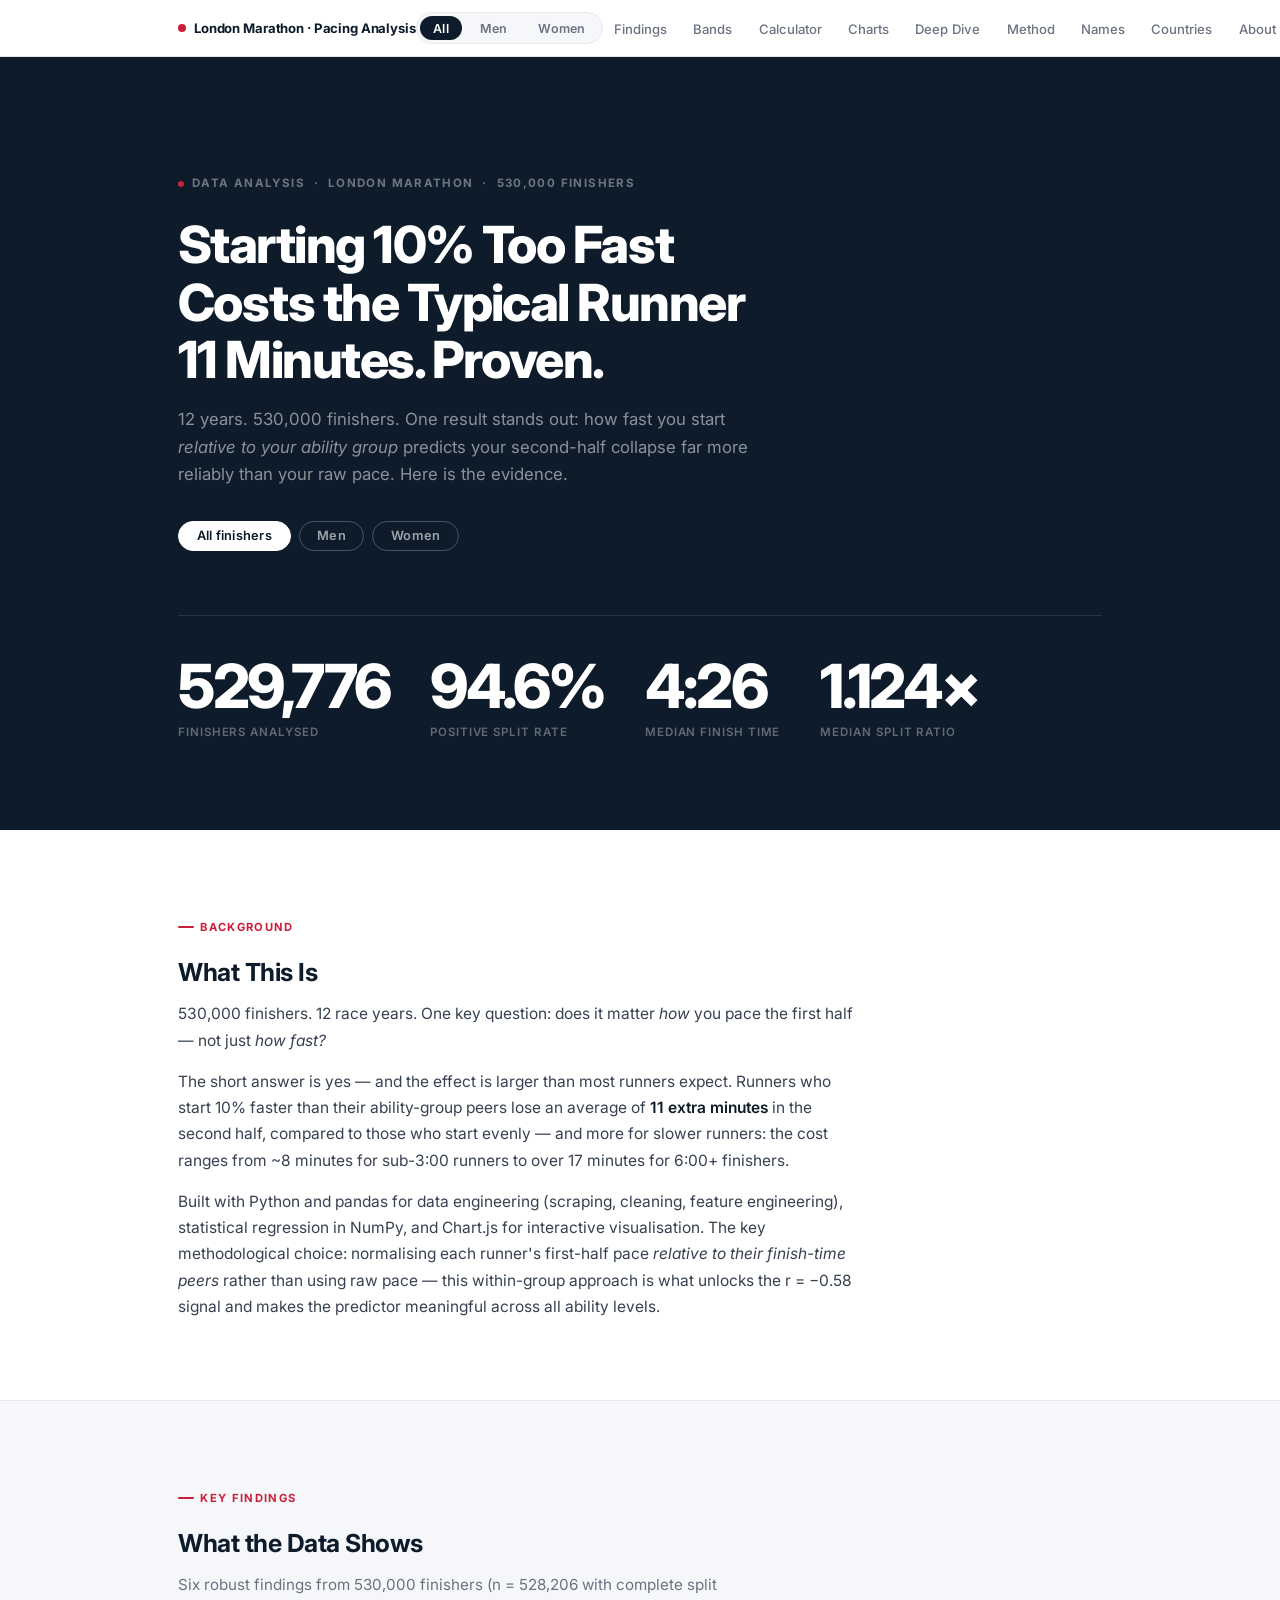
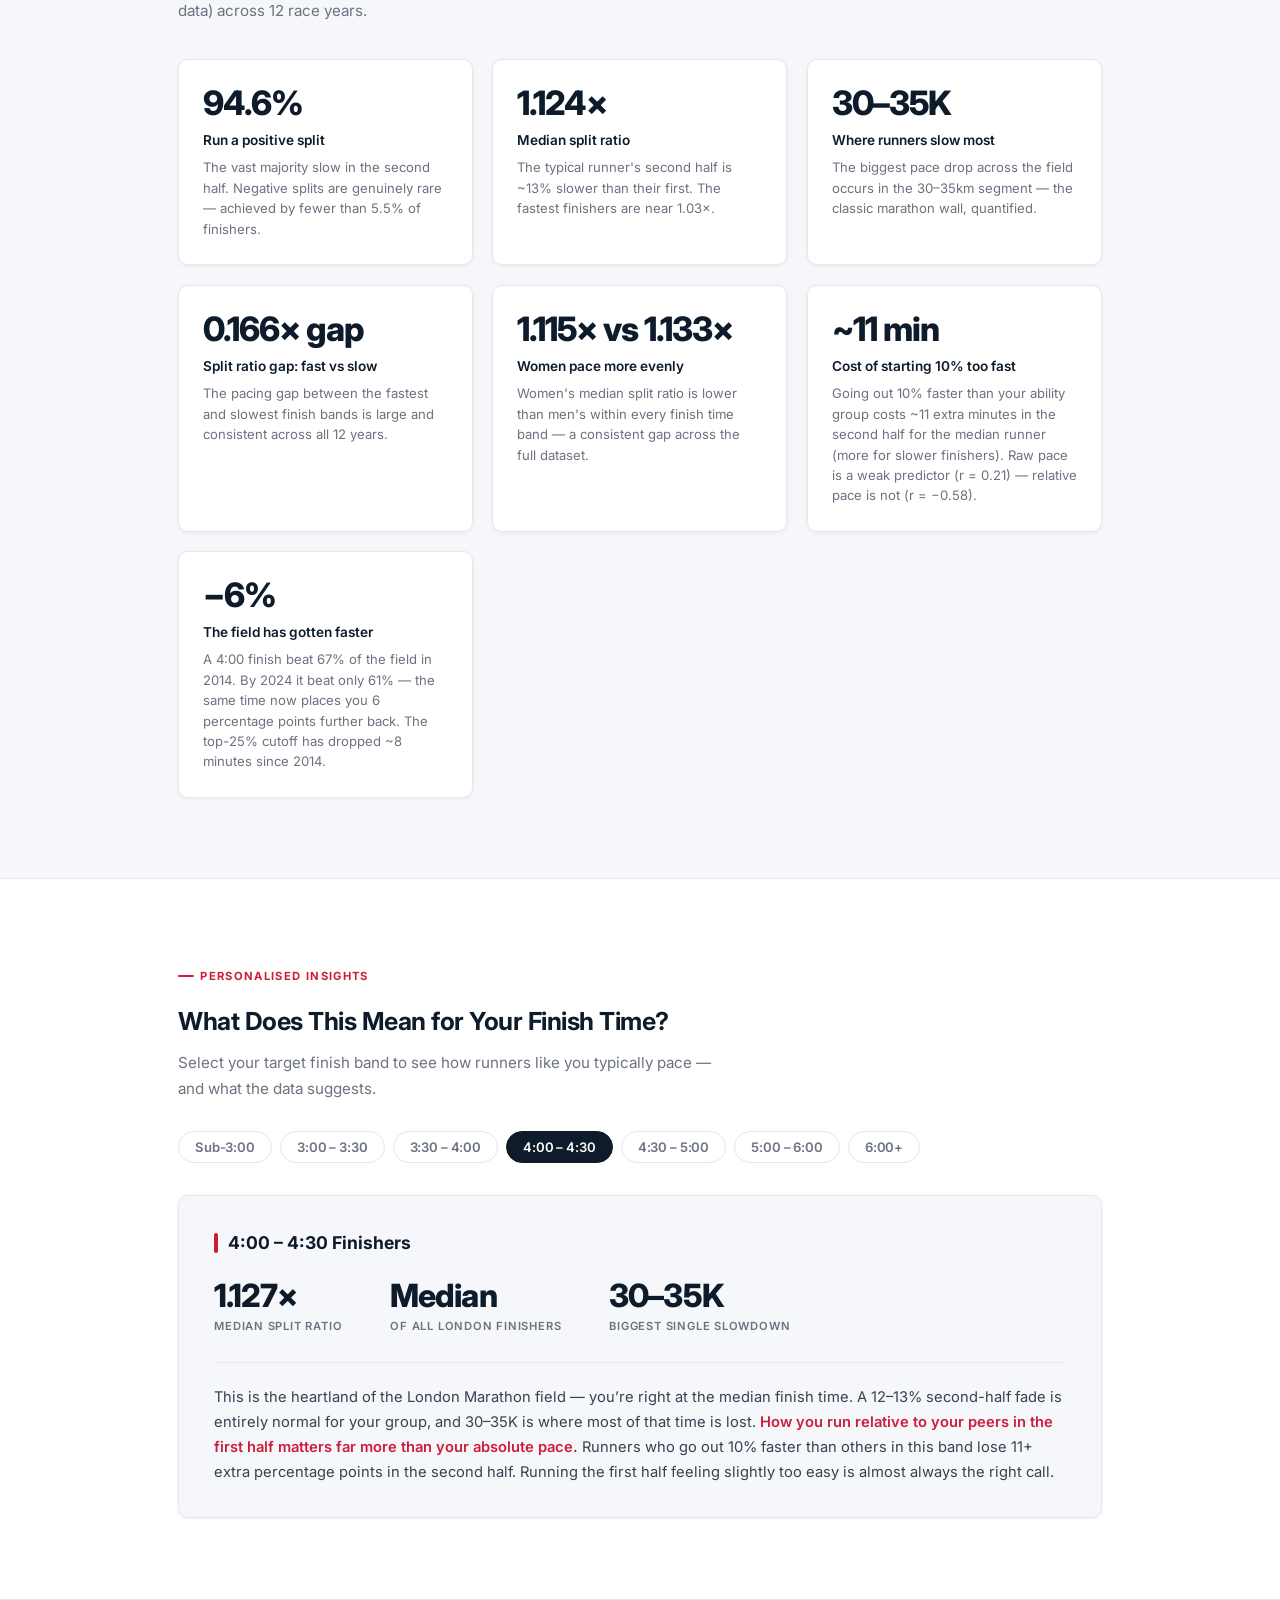
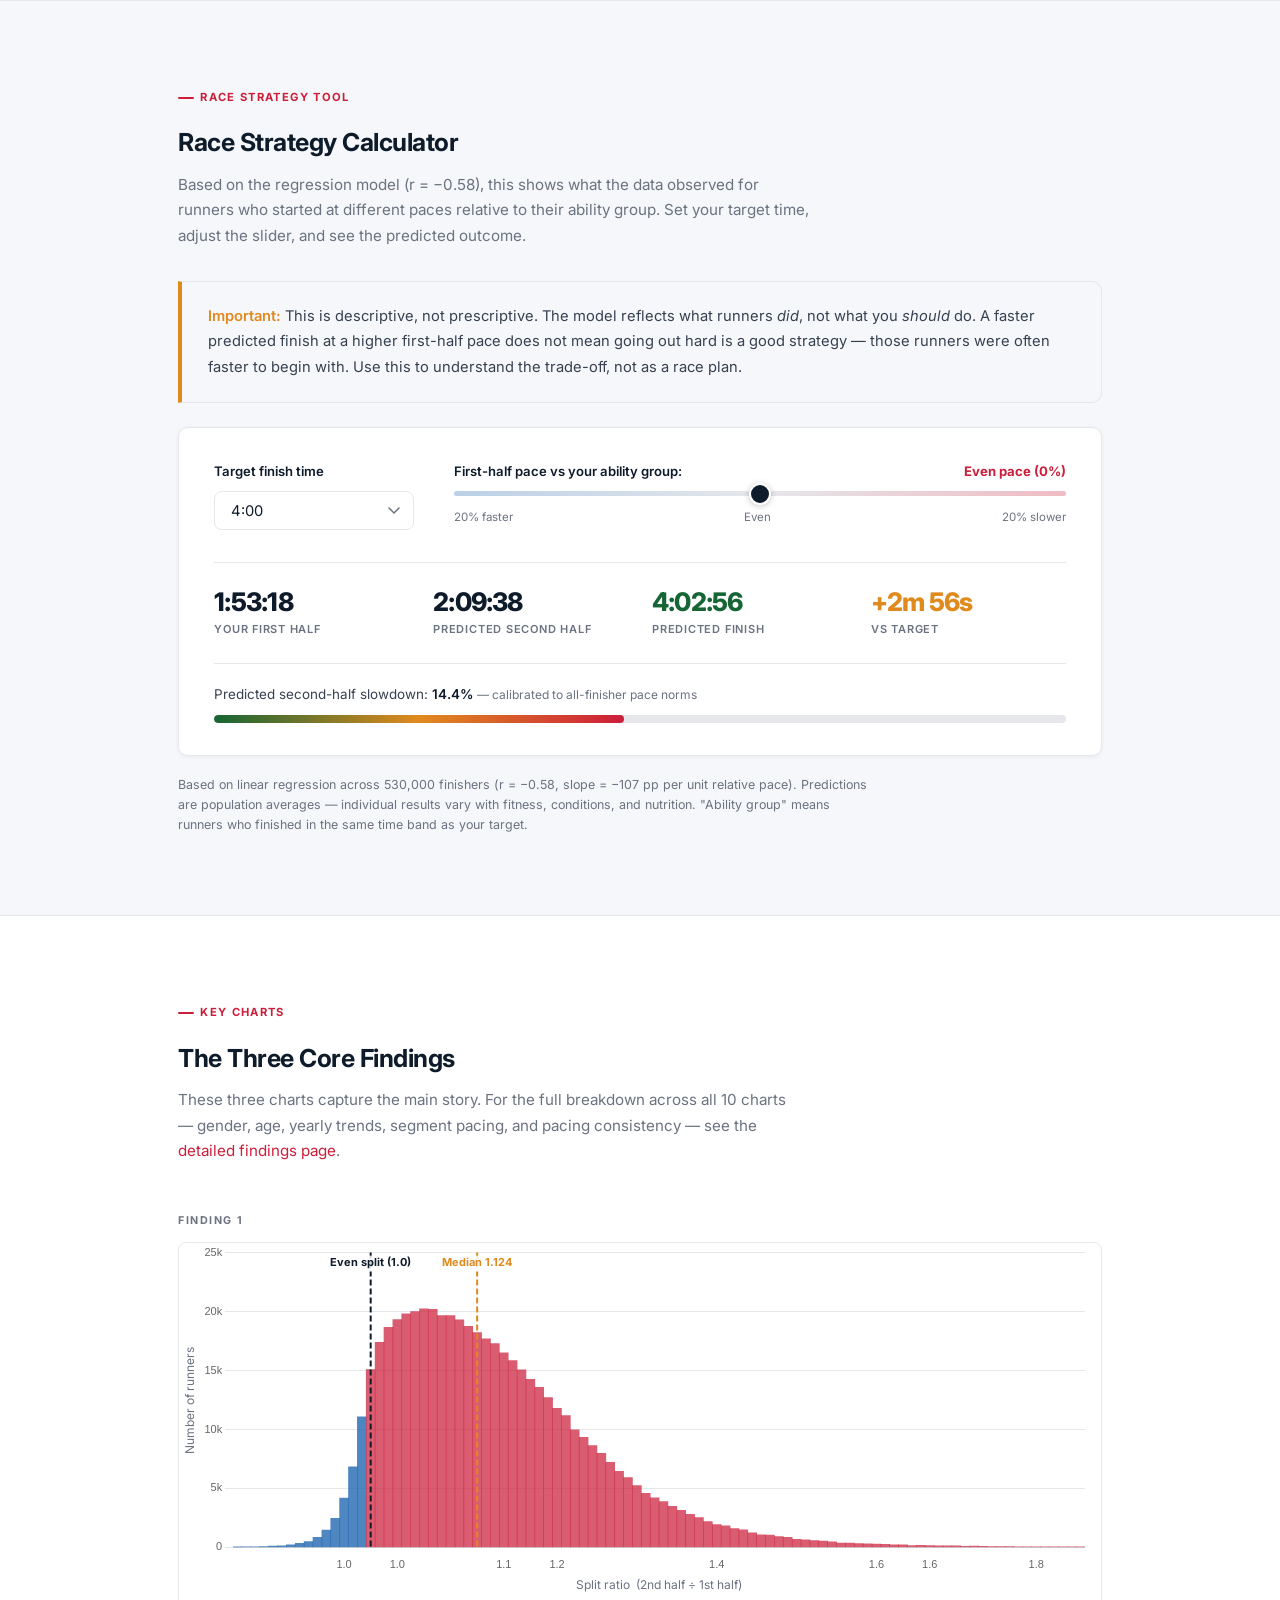
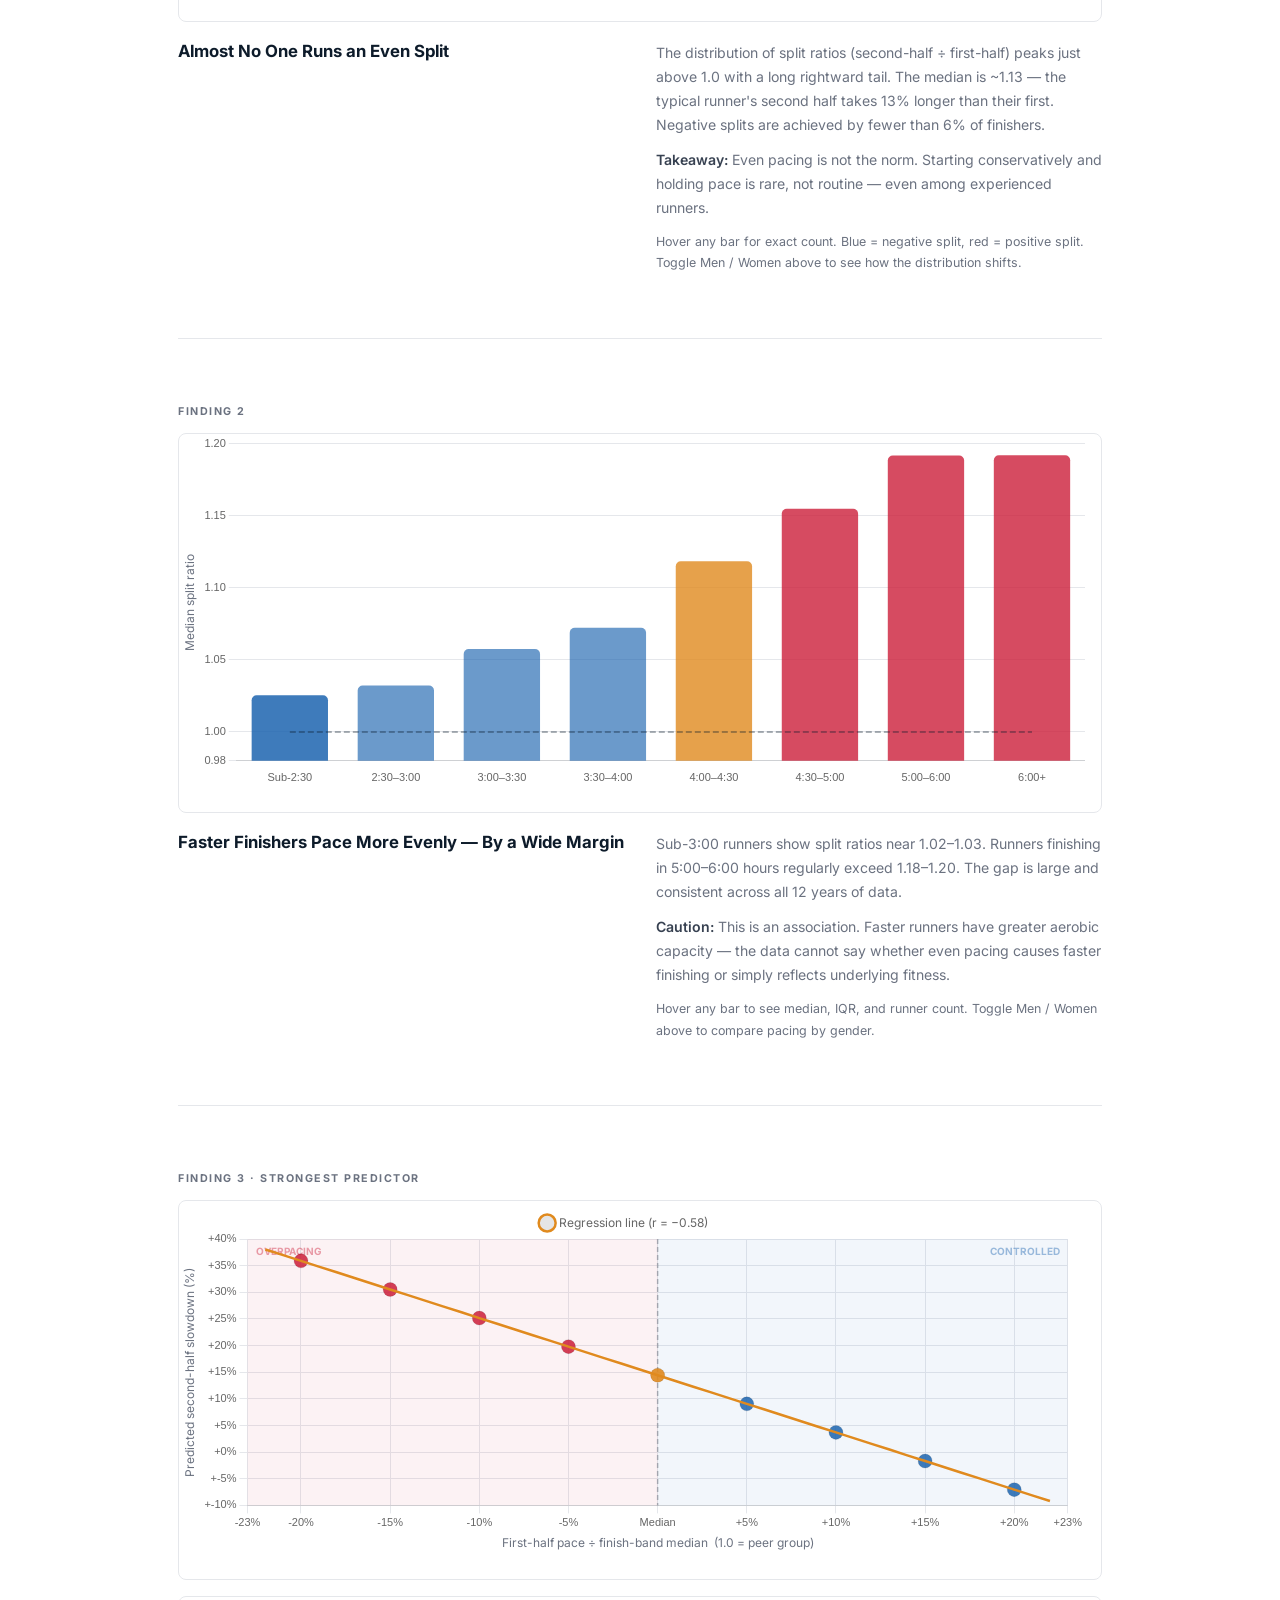
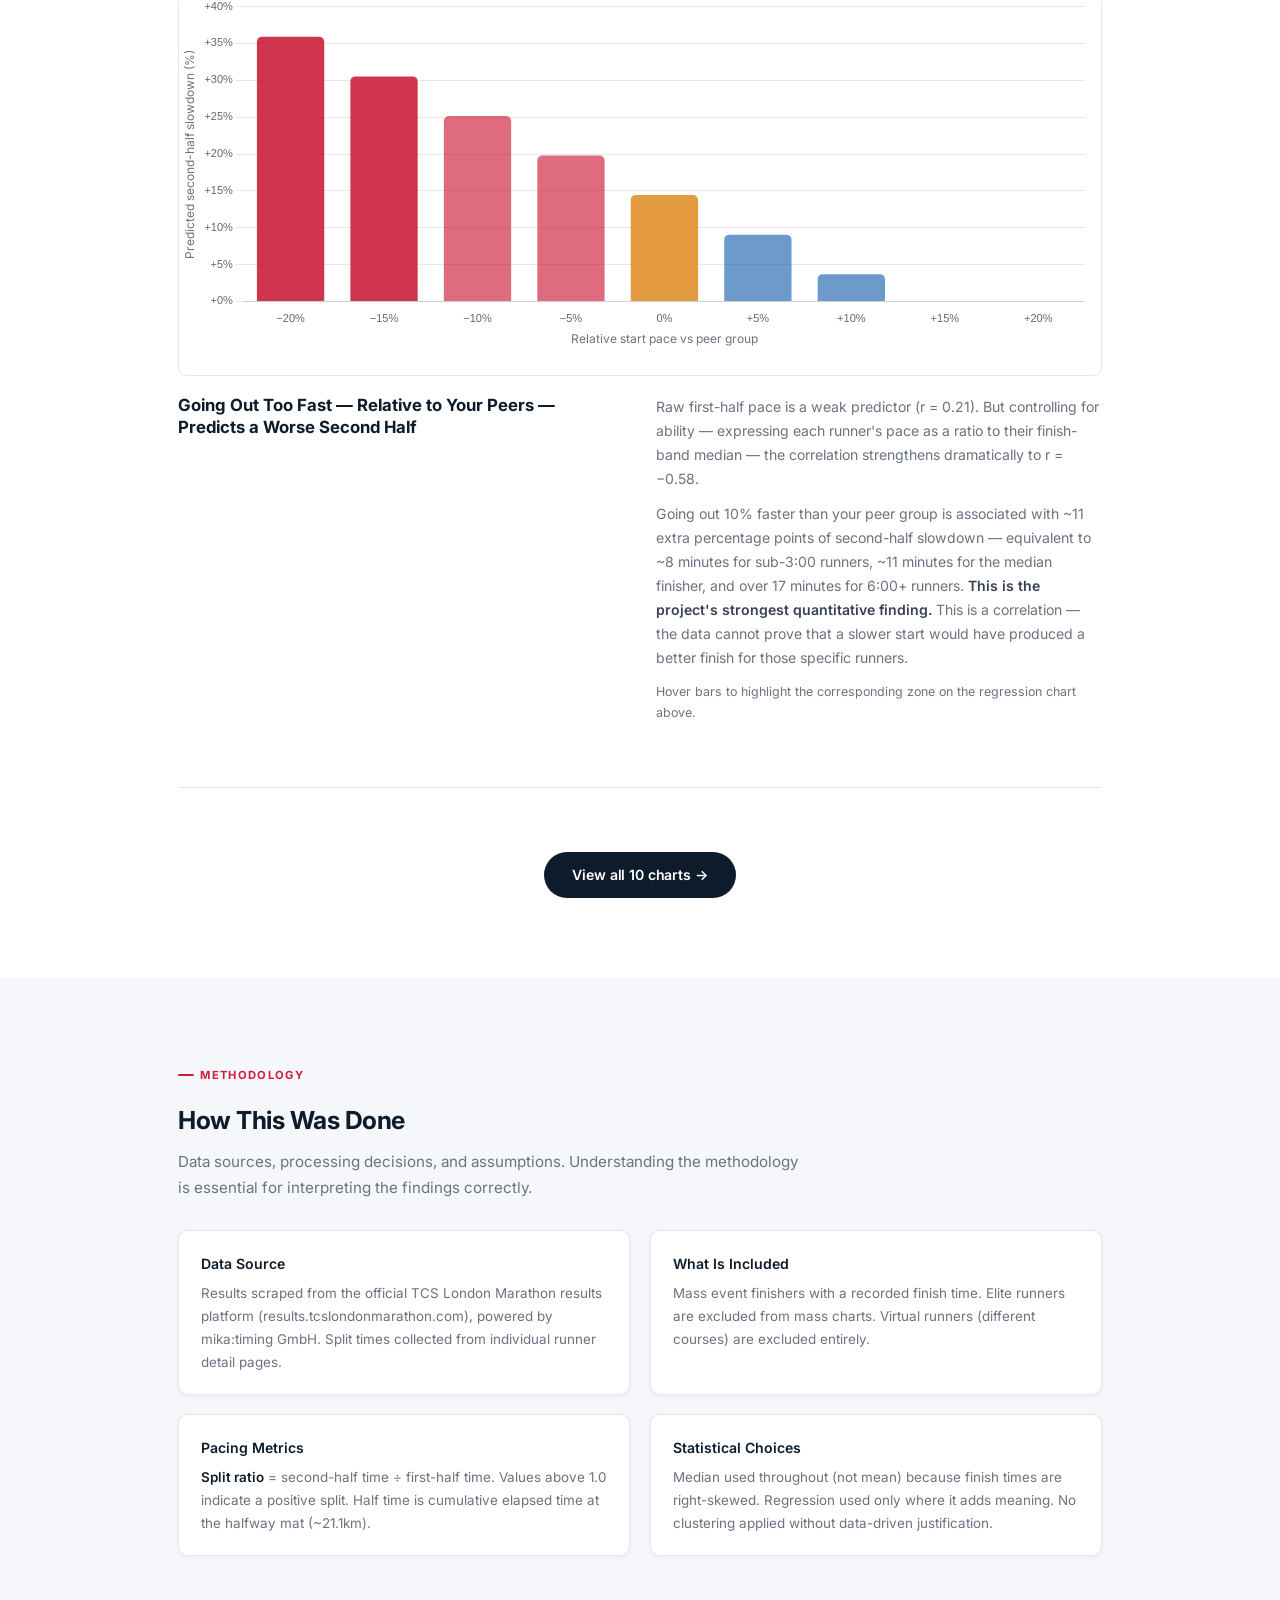
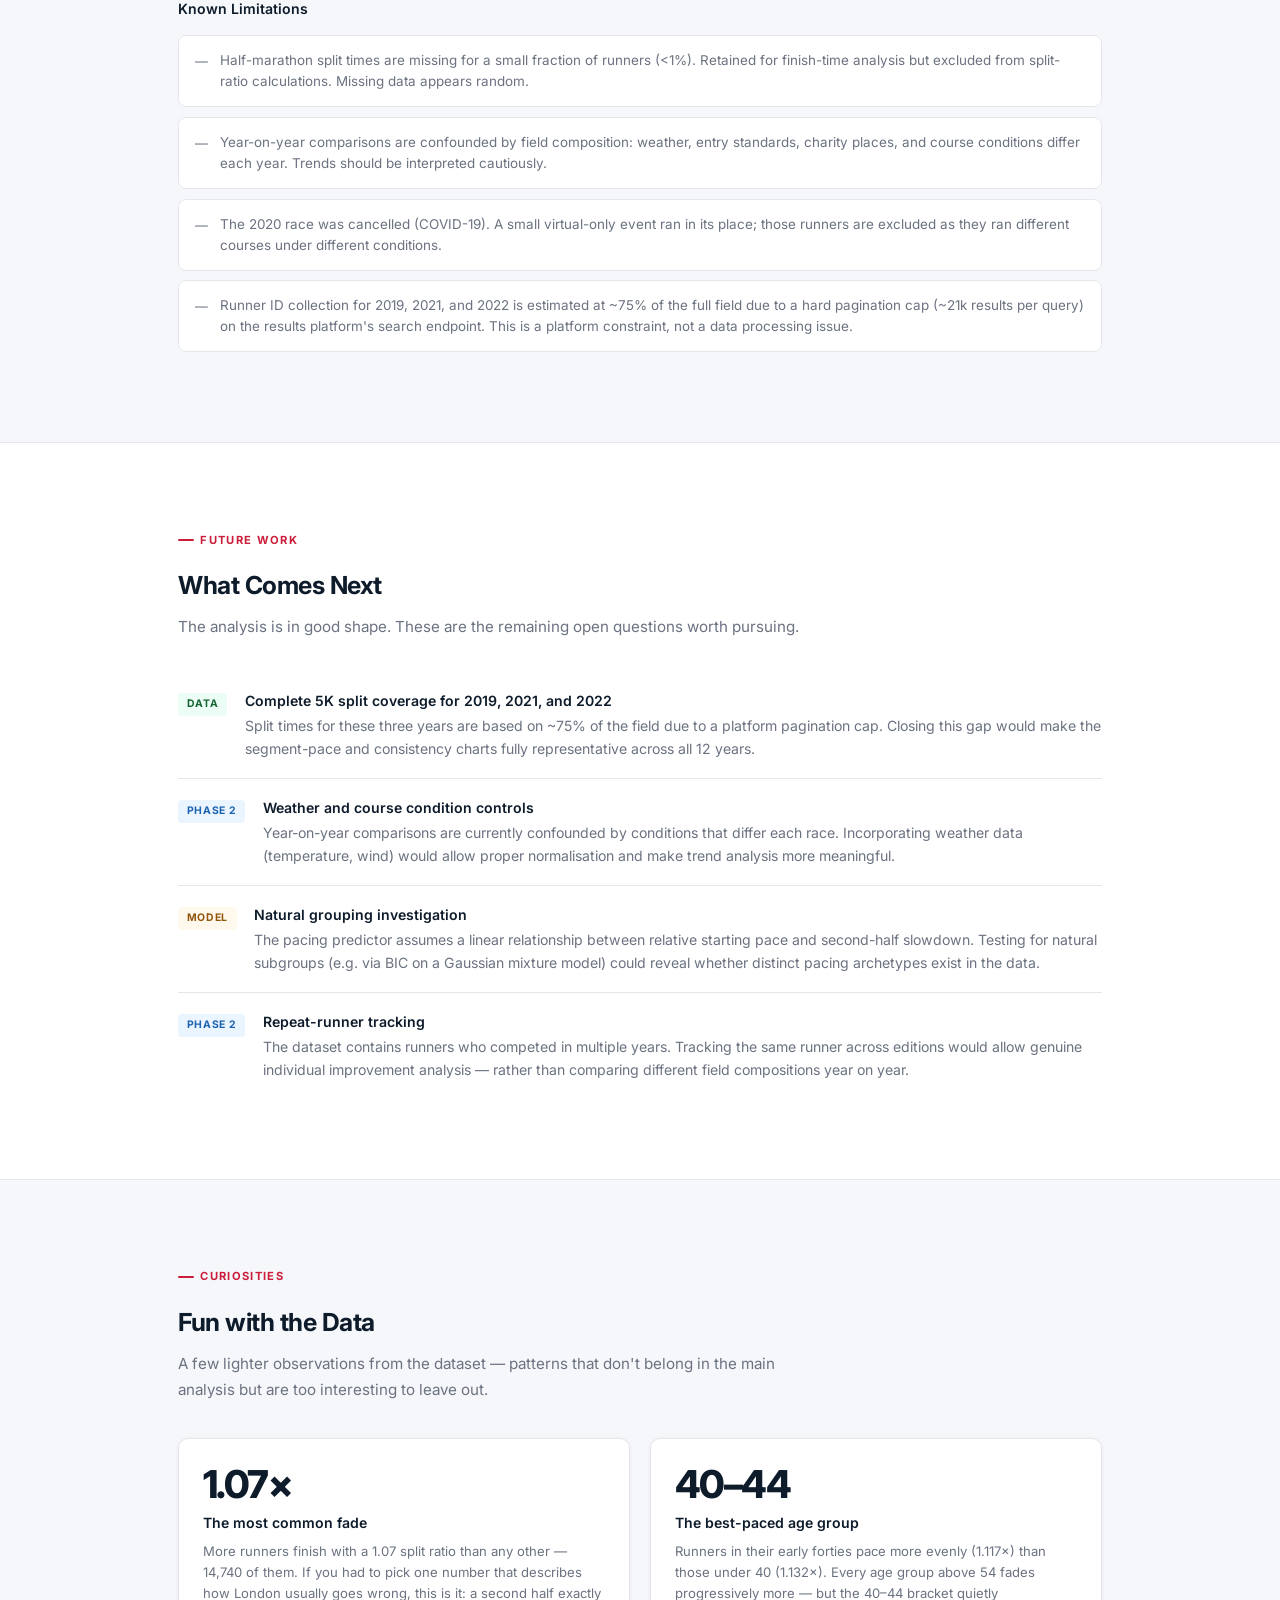
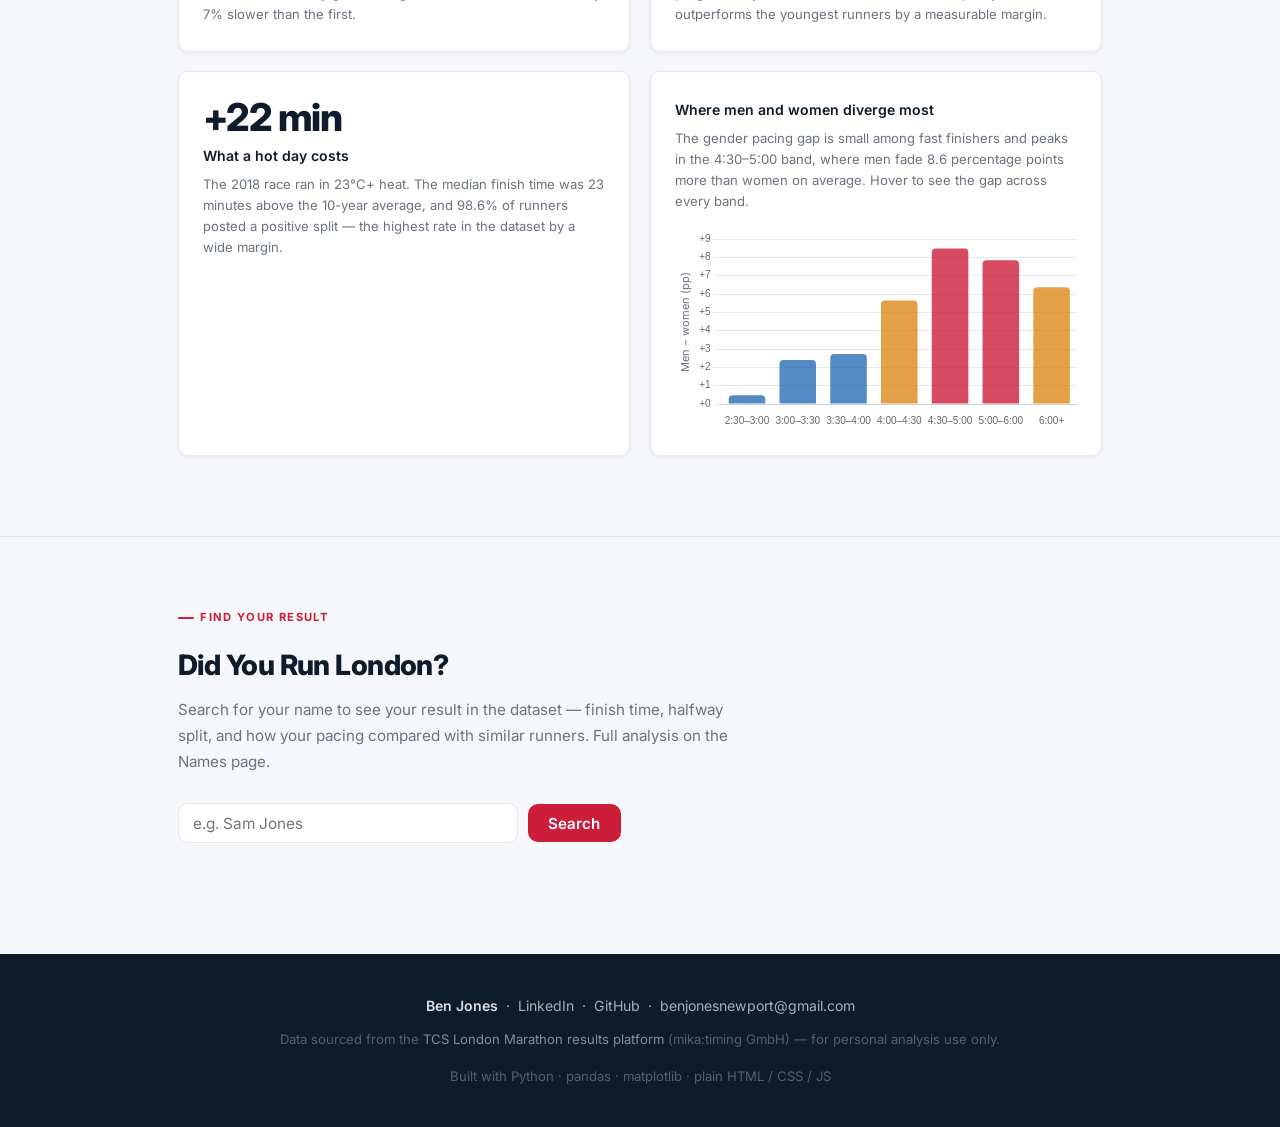
==== commit 1b3ed026: "Add files via upload" ====
--- a/index.html
+++ b/index.html
@@ -91,7 +91,7 @@
     </p>
     <p>
       The short answer is yes — and the effect is larger than most runners expect. Runners who start
-      10% faster than their ability-group peers lose an average of <strong>12 extra minutes</strong>
+      10% faster than their ability-group peers lose an average of <strong>11 extra minutes</strong>
       in the second half, compared to those who start evenly — and more for slower runners: the cost
       ranges from ~8 minutes for sub-3:00 runners to over 17 minutes for 6:00+ finishers.
     </p>
@@ -145,9 +145,9 @@
       </div>
 
       <div class="finding-card">
-        <div class="finding-number">~12 min</div>
+        <div class="finding-number">~11 min</div>
         <div class="finding-title">Cost of starting 10% too fast</div>
-        <p class="finding-desc">Going out 10% faster than your ability group costs ~12 extra minutes in the second half for the median runner (more for slower finishers). Raw pace is a weak predictor (r = 0.21) — relative pace is not (r = −0.58).</p>
+        <p class="finding-desc">Going out 10% faster than your ability group costs ~11 extra minutes in the second half for the median runner (more for slower finishers). Raw pace is a weak predictor (r = 0.21) — relative pace is not (r = −0.58).</p>
       </div>
 
       <div class="finding-card">
@@ -336,7 +336,7 @@
           <p>
             Going out 10% faster than your peer group is associated with ~11 extra percentage
             points of second-half slowdown — equivalent to ~8 minutes for sub-3:00 runners,
-            ~12 minutes for the median finisher, and over 17 minutes for 6:00+ runners.
+            ~11 minutes for the median finisher, and over 17 minutes for 6:00+ runners.
             <strong>This is the project's strongest quantitative finding.</strong> This is a correlation — the data cannot prove
             that a slower start would have produced a better finish for those specific runners.
           </p>
--- a/styles.css
+++ b/styles.css
@@ -1582,9 +1582,8 @@
 .fyr-more a:hover, .fyr-names-link a:hover { text-decoration: underline; }
 
 @media (max-width: 600px) {
-  .fyr-input  { max-width: 100%; }
-  .fyr-form   { flex-direction: column; align-items: stretch; }
-  .fyr-btn    { width: 100%; }
+  .fyr-input  { flex: 1 1 140px; max-width: 220px; font-size: 0.88rem; padding: 0.5rem 0.75rem; }
+  .fyr-btn    { font-size: 0.88rem; padding: 0.5rem 1rem; }
   .fyr-card   { flex-direction: column; align-items: flex-start; }
   .fyr-card-link { margin-left: 0; }
 }
